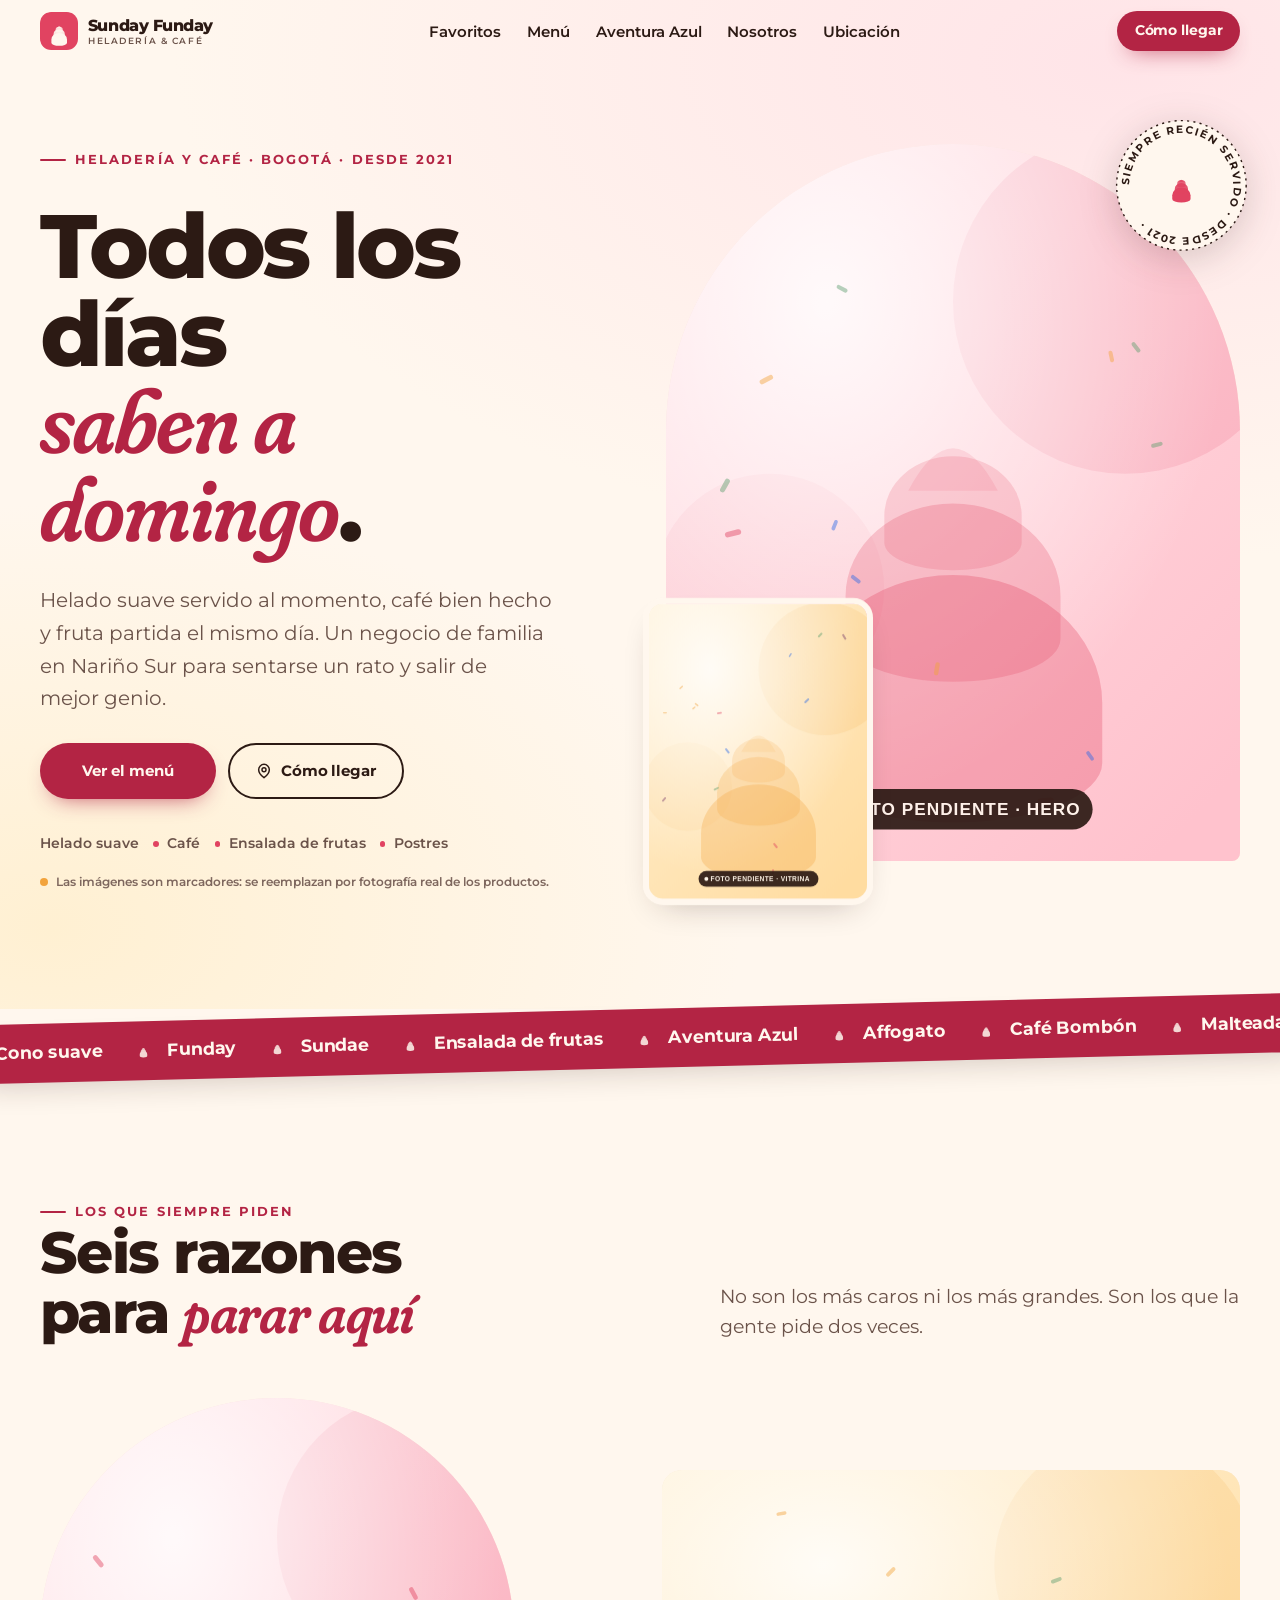
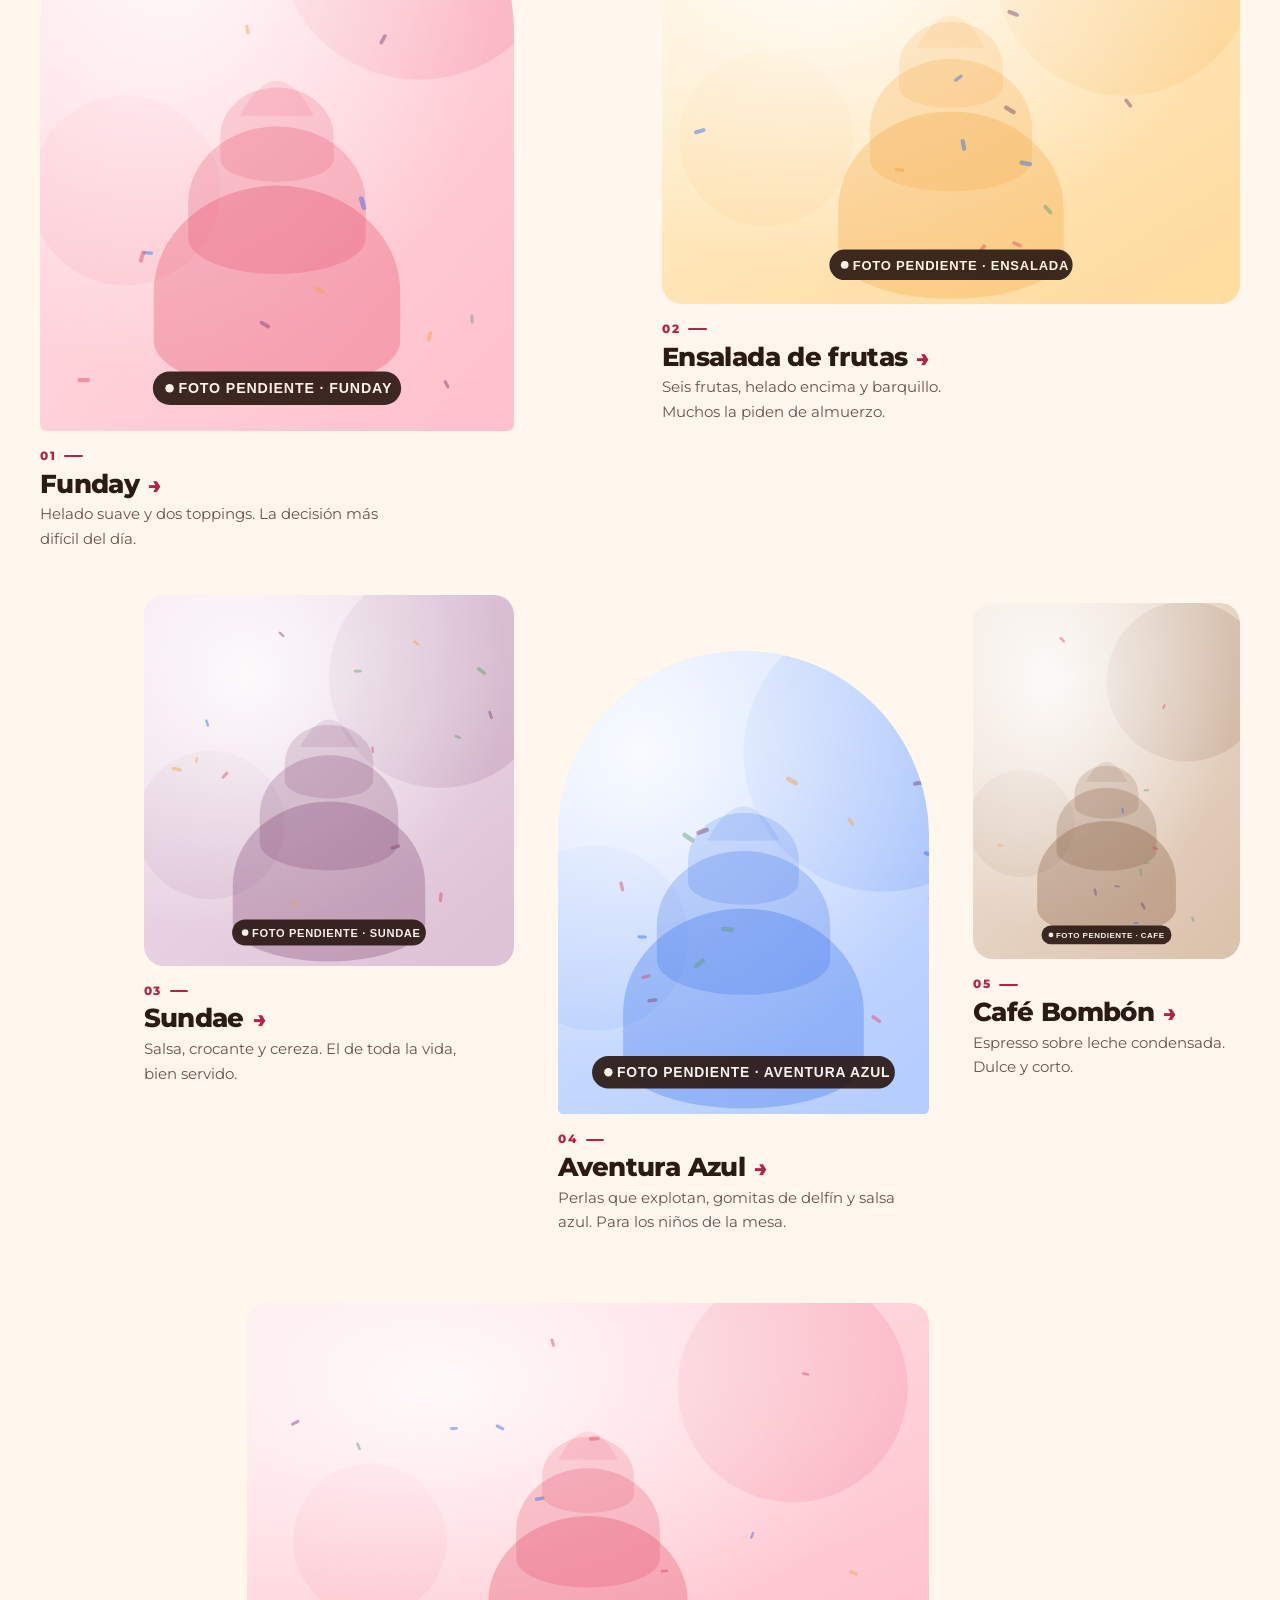
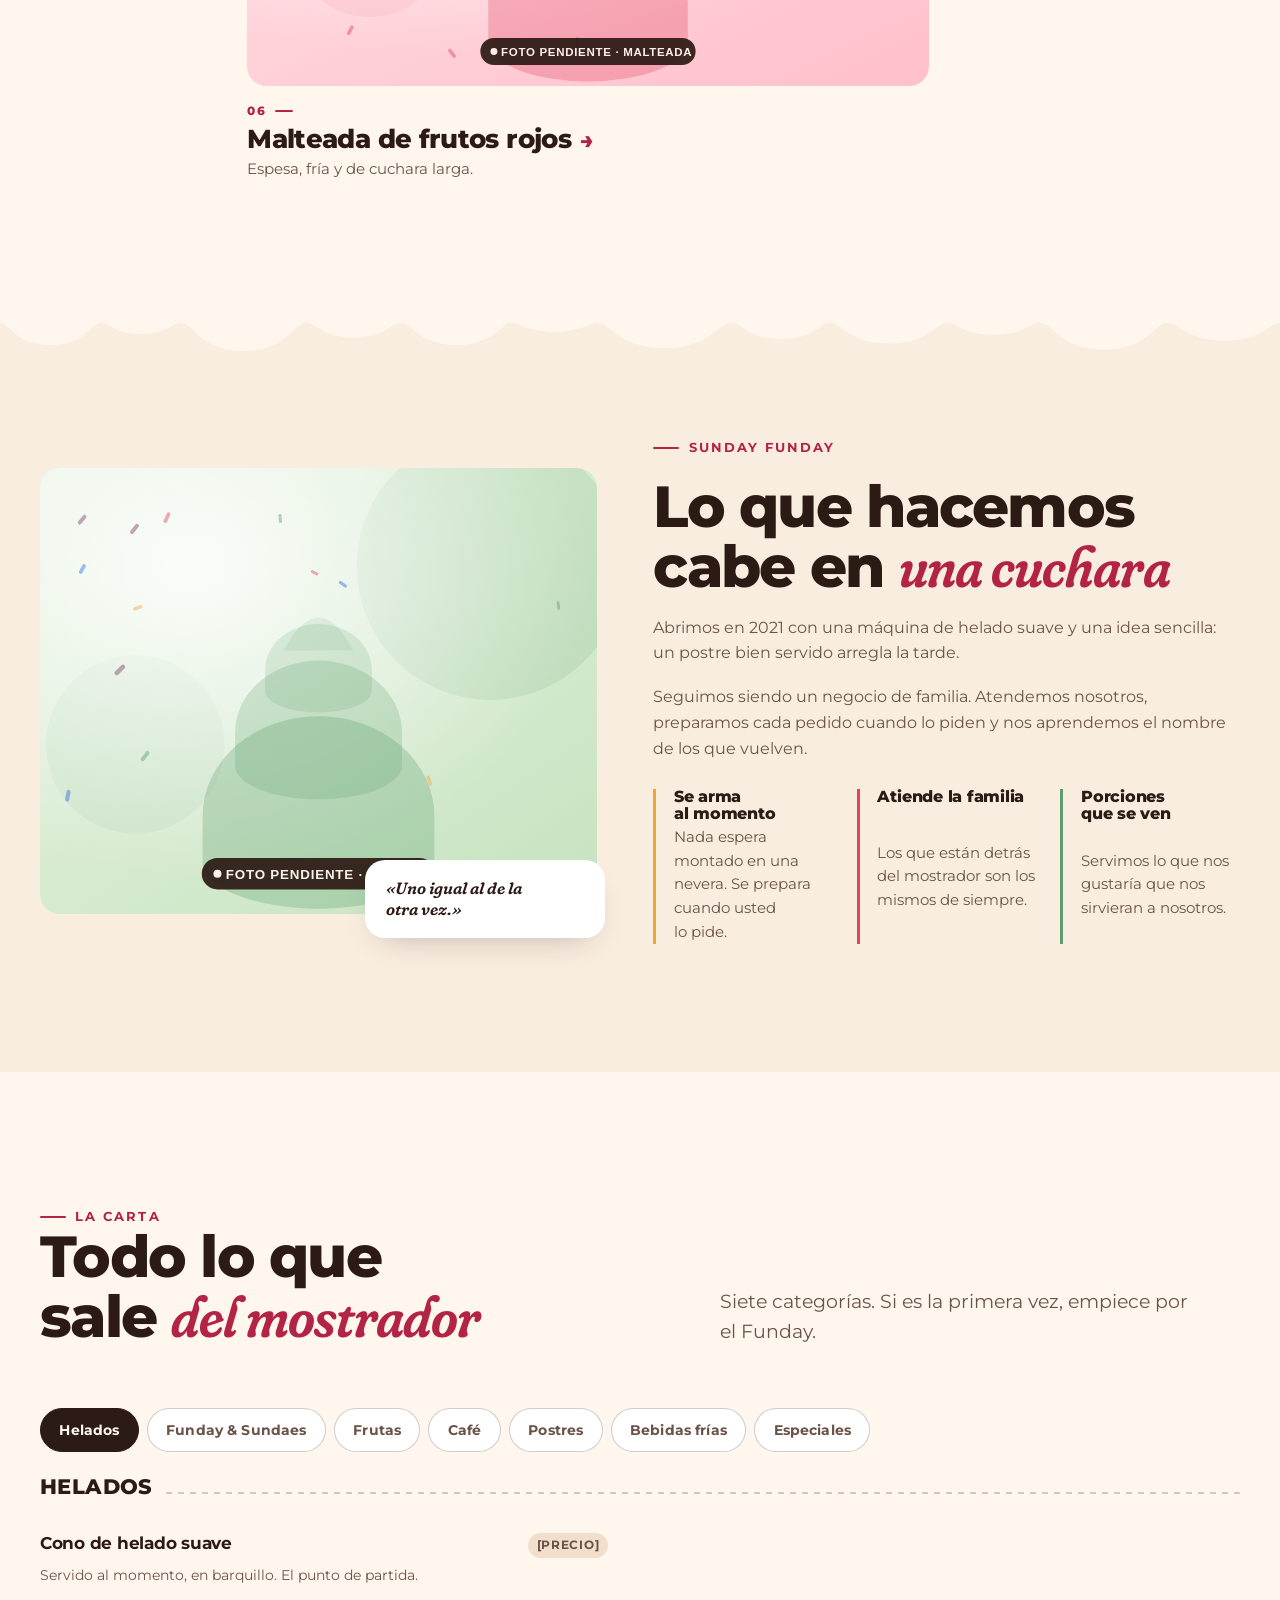
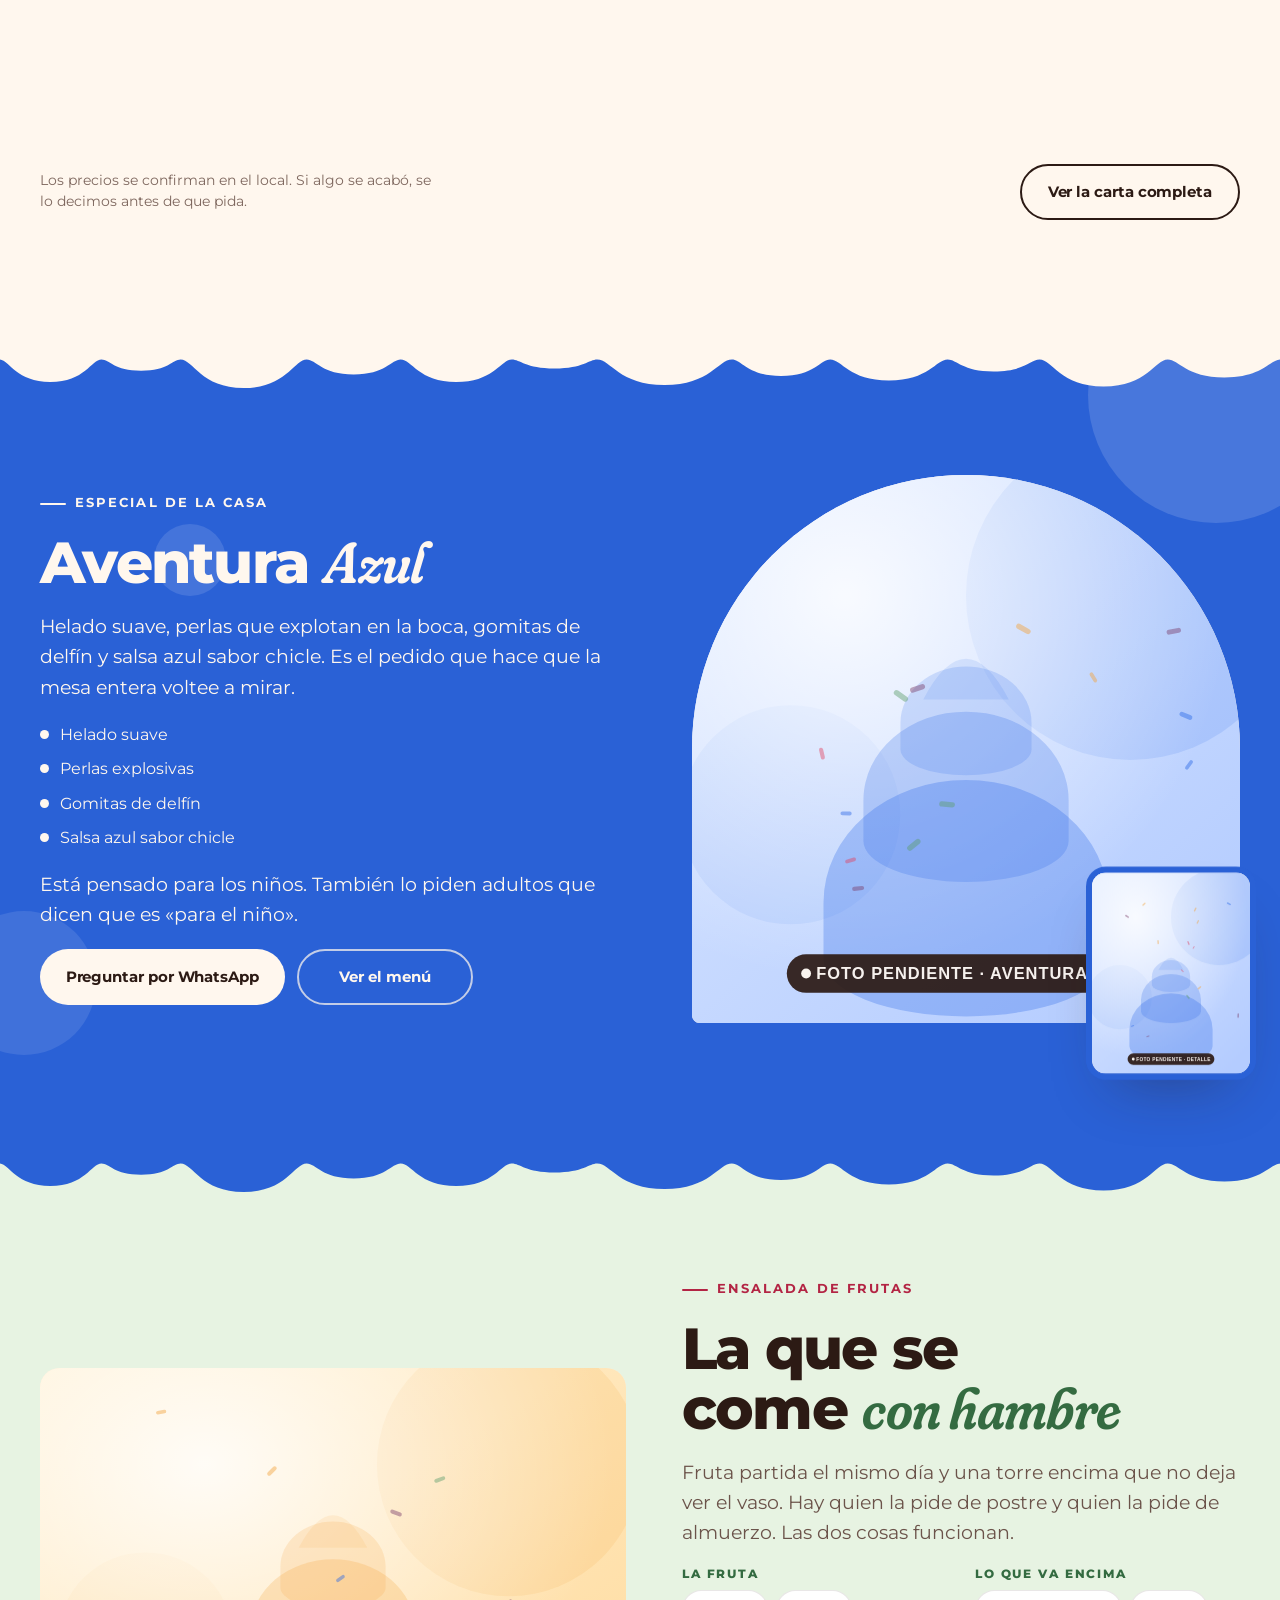
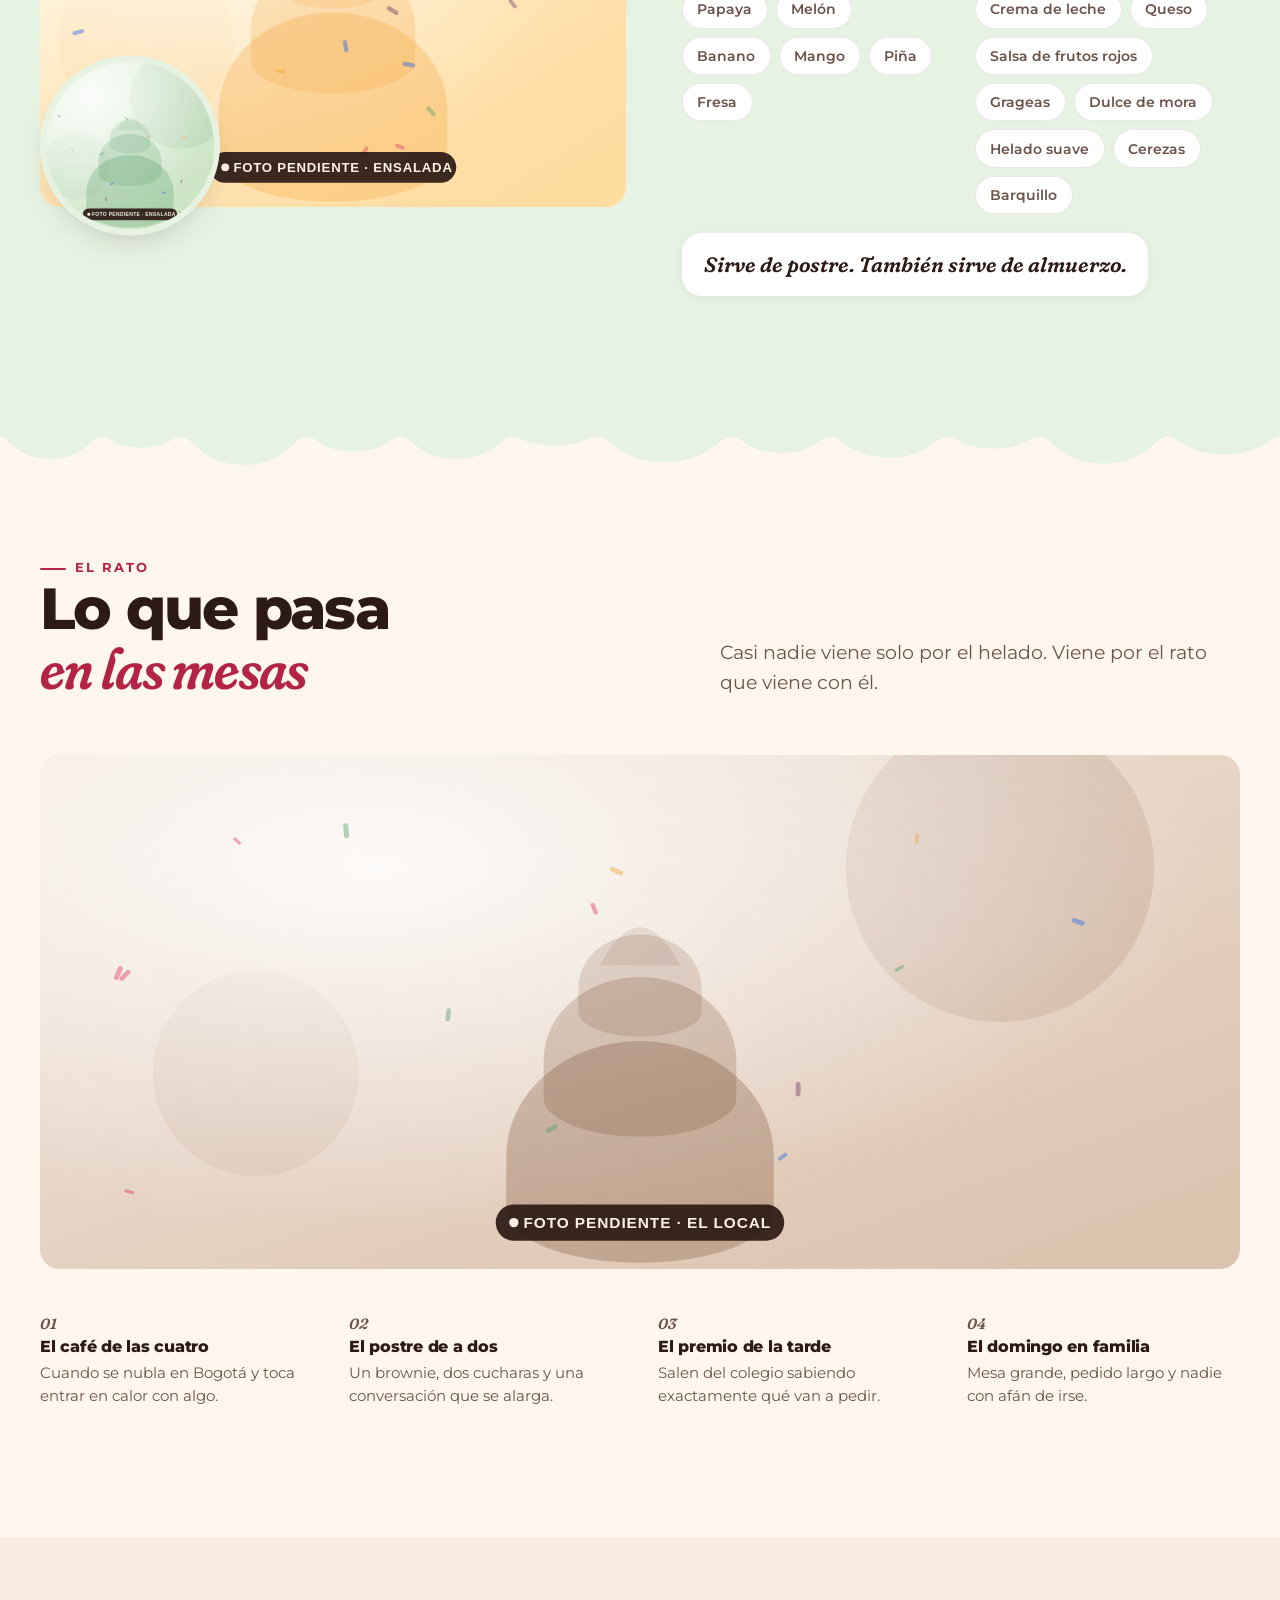
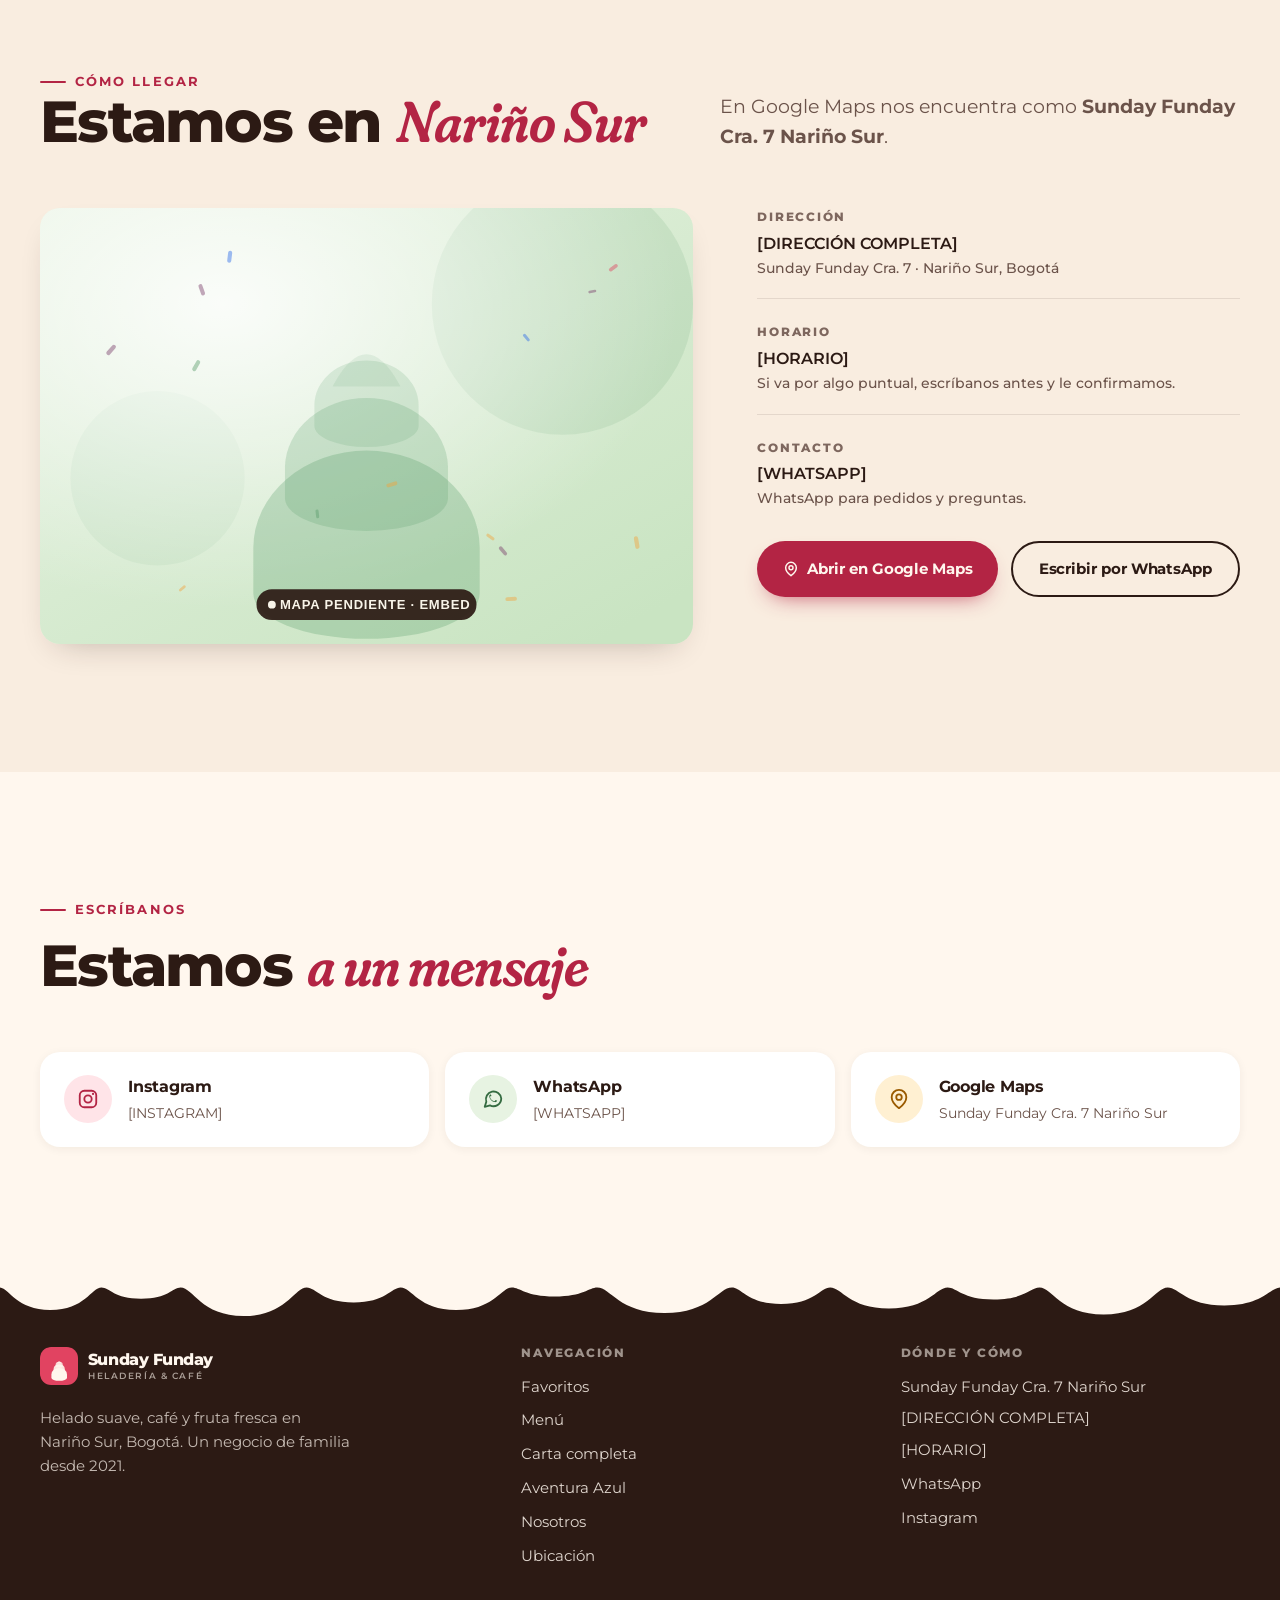
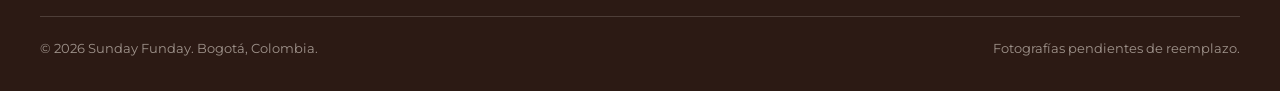
==== index.html @ ca398cb5 "Sitio web de Sunday Funday: portada y carta completa Sitio estático de dos páginas para la heladería" ====
<!DOCTYPE html>
<html lang="es-CO">
<head>
<meta charset="utf-8">
<meta name="viewport" content="width=device-width, initial-scale=1">

<title>Sunday Funday · Heladería y café en Nariño Sur, Bogotá</title>
<meta name="description" content="Helado suave, ensalada de frutas, postres y café en el barrio Nariño Sur, Bogotá. Negocio de familia desde 2021. Mira el menú y pásate a probarlo.">
<meta name="theme-color" content="#FFF7EE">
<meta name="author" content="Sunday Funday">

<!-- PENDIENTE: al publicar, añade la URL real del sitio.
     <link rel="canonical" href="https://TU-DOMINIO.com/">
     <meta property="og:url" content="https://TU-DOMINIO.com/"> -->
<meta property="og:type" content="website">
<meta property="og:site_name" content="Sunday Funday">
<meta property="og:locale" content="es_CO">
<meta property="og:title" content="Sunday Funday · Heladería y café en Nariño Sur, Bogotá">
<meta property="og:description" content="Helado suave, ensalada de frutas, postres y café. Negocio de familia en Bogotá desde 2021.">
<!-- PENDIENTE: reemplazar por una foto real de 1200×630 px en .jpg -->
<meta property="og:image" content="assets/img/og-cover.svg">
<meta property="og:image:alt" content="Sunday Funday, heladería y café en Bogotá">
<meta name="twitter:card" content="summary_large_image">

<link rel="icon" href="assets/favicon.svg" type="image/svg+xml">
<link rel="apple-touch-icon" href="assets/favicon.svg">

<link rel="preconnect" href="https://fonts.googleapis.com">
<link rel="preconnect" href="https://fonts.gstatic.com" crossorigin>
<link rel="stylesheet" href="https://fonts.googleapis.com/css2?family=Fraunces:ital,opsz,wght,SOFT,WONK@0,9..144,500..800,0..100,0..1;1,9..144,500..800,0..100,0..1&family=Montserrat:ital,wght@0,400..800;1,400..600&display=swap">

<link rel="preload" as="image" href="assets/img/hero.svg" fetchpriority="high">
<link rel="stylesheet" href="styles.css?v=20260914">

<script>document.documentElement.classList.add("js");</script>

<script type="application/ld+json">
{
  "@context": "https://schema.org",
  "@type": "IceCreamShop",
  "name": "Sunday Funday",
  "description": "Heladería y café de familia en Bogotá: helado suave, ensalada de frutas, postres y café.",
  "foundingDate": "2021",
  "servesCuisine": ["Helados", "Postres", "Café", "Frutas"],
  "address": {
    "@type": "PostalAddress",
    "addressLocality": "Bogotá",
    "addressRegion": "Bogotá D.C.",
    "addressCountry": "CO"
  },
  "hasMenu": "menu.html"
}
</script>
<!-- PENDIENTE — completar el schema con datos reales cuando estén confirmados:
     "streetAddress", "postalCode", "telephone", "url", "image",
     "sameAs" (Instagram), "hasMap" (enlace de Google Maps),
     "openingHoursSpecification" y "geo" (latitud / longitud).
     No añadir ninguno de estos campos con datos aproximados o inventados. -->
</head>

<body>
<a class="salto-contenido" href="#contenido">Saltar al contenido</a>

<!-- Formas reutilizables: el goteo (borde que chorrea) y el remolino de helado -->
<svg width="0" height="0" aria-hidden="true" focusable="false" style="position:absolute">
  <symbol id="forma-goteo" viewBox="0 0 1200 56" preserveAspectRatio="none">
    <path d="M0 0 H1200 V18.0 C 1189.4 18.0 1183.0 42.0 1147.0 42.0 C 1111.0 42.0 1104.6 18.0 1094.0 18.0 C 1082.0 18.0 1074.8 54.0 1034.0 54.0 C 993.2 54.0 986.0 18.0 974.0 18.0 C 965.4 18.0 960.2 34.0 931.0 34.0 C 901.8 34.0 896.6 18.0 888.0 18.0 C 877.0 18.0 870.4 46.0 833.0 46.0 C 795.6 46.0 789.0 18.0 778.0 18.0 C 768.8 18.0 763.3 40.0 732.0 40.0 C 700.7 40.0 695.2 18.0 686.0 18.0 C 673.4 18.0 665.8 52.0 623.0 52.0 C 580.2 52.0 572.6 18.0 560.0 18.0 C 552.0 18.0 547.2 30.0 520.0 30.0 C 492.8 30.0 488.0 18.0 480.0 18.0 C 469.6 18.0 463.4 48.0 428.0 48.0 C 392.6 48.0 386.4 18.0 376.0 18.0 C 367.2 18.0 361.9 38.0 332.0 38.0 C 302.1 38.0 296.8 18.0 288.0 18.0 C 276.2 18.0 269.1 56.0 229.0 56.0 C 188.9 56.0 181.8 18.0 170.0 18.0 C 162.6 18.0 158.2 33.0 133.0 33.0 C 107.8 33.0 103.4 18.0 96.0 18.0 C 86.4 18.0 80.6 48.0 48.0 48.0 C 15.4 48.0 9.6 18.0 0.0 18.0 Z"/>
  </symbol>
  <symbol id="forma-remolino" viewBox="0 0 64 64">
    <path d="M19 46 a13 11.18 0 0 1 26 0 l0 5.2 a13 5.2 0 0 1 -26 0 Z"/>
    <path d="M22.64 36.64 a9.36 8.05 0 0 1 18.72 0 l0 3.74 a9.36 3.74 0 0 1 -18.72 0 Z" opacity=".9"/>
    <path d="M26.02 29.62 a5.98 5.14 0 0 1 11.96 0 l0 2.39 a5.98 2.39 0 0 1 -11.96 0 Z" opacity=".8"/>
    <path d="M28.1 27.6 Q32 20.2 35.9 27.6 Z" opacity=".72"/>
  </symbol>
</svg>

<p id="aviso-pendiente" class="solo-lectores">Enlace pendiente: el negocio todavía no ha configurado este dato.</p>

<!-- ===================== CABECERA ===================== -->
<header class="cabecera cabecera--sobre-hero" data-cabecera>
  <div class="contenedor cabecera-fila">
    <a class="logo" href="#inicio" aria-label="Sunday Funday, inicio">
      <svg class="logo-marca" viewBox="0 0 64 64" aria-hidden="true" focusable="false">
        <rect width="64" height="64" rx="16" fill="#E14361"></rect>
        <g fill="#FFF7EE"><use href="#forma-remolino"></use></g>
      </svg>
      <span class="logo-texto">Sunday Funday<small>Heladería &amp; café</small></span>
    </a>

    <nav class="nav-principal" aria-label="Principal">
      <ul class="nav-lista">
        <li><a class="nav-enlace" href="#favoritos">Favoritos</a></li>
        <li><a class="nav-enlace" href="#menu">Menú</a></li>
        <li><a class="nav-enlace" href="#aventura-azul">Aventura Azul</a></li>
        <li><a class="nav-enlace" href="#nosotros">Nosotros</a></li>
        <li><a class="nav-enlace" href="#ubicacion">Ubicación</a></li>
      </ul>
    </nav>

    <div class="cabecera-acciones">
      <a class="boton boton--principal boton--pequeno" href="#ubicacion"
         data-enlace="maps-direcciones" aria-describedby="aviso-pendiente">Cómo llegar</a>
      <button class="boton-menu" type="button" data-boton-menu
              aria-expanded="false" aria-controls="panel-menu" aria-label="Abrir el menú de navegación">
        <span></span><span></span><span></span>
      </button>
    </div>
  </div>
</header>

<div class="panel-menu" id="panel-menu" data-panel-menu>
  <nav aria-label="Navegación móvil">
    <ul>
      <li><a class="panel-enlace" href="#favoritos">Favoritos</a></li>
      <li><a class="panel-enlace" href="#menu">Menú</a></li>
      <li><a class="panel-enlace" href="#aventura-azul">Aventura Azul</a></li>
      <li><a class="panel-enlace" href="#ensalada">Ensalada de frutas</a></li>
      <li><a class="panel-enlace" href="#nosotros">Nosotros</a></li>
      <li><a class="panel-enlace" href="#ubicacion">Ubicación</a></li>
      <li><a class="panel-enlace" href="menu.html">Carta completa</a></li>
    </ul>
  </nav>
  <div class="panel-pie">
    <a class="boton boton--principal" href="#ubicacion" data-enlace="maps-direcciones"
       aria-describedby="aviso-pendiente">Cómo llegar</a>
    <a class="boton boton--linea" href="#contacto" data-enlace="whatsapp"
       aria-describedby="aviso-pendiente">Escribir por WhatsApp</a>
  </div>
</div>

<main id="contenido">

<!-- ===================== HERO ===================== -->
<section class="hero" id="inicio">
  <div class="contenedor contenedor--ancho hero-rejilla">

    <div class="hero-texto">
      <p class="antetitulo">Heladería y café · Bogotá · desde 2021</p>
      <h1 class="titulo-1">Todos los días<br><em class="cursiva">saben a domingo</em>.</h1>
      <p class="hero-entrada">Helado suave servido al momento, café bien hecho y fruta partida el mismo día. Un negocio de familia en Nariño Sur para sentarse un rato y salir de mejor genio.</p>
      <div class="grupo-botones">
        <a class="boton boton--principal" href="#menu">Ver el menú</a>
        <a class="boton boton--linea" href="#ubicacion" data-enlace="maps-direcciones"
           aria-describedby="aviso-pendiente">
          <svg width="16" height="16" viewBox="0 0 24 24" fill="none" stroke="currentColor" stroke-width="2.2" stroke-linecap="round" stroke-linejoin="round" aria-hidden="true"><path d="M20 10c0 6-8 12-8 12s-8-6-8-12a8 8 0 0 1 16 0Z"></path><circle cx="12" cy="10" r="3"></circle></svg>
          Cómo llegar
        </a>
      </div>
      <ul class="hero-meta">
        <li>Helado suave</li>
        <li>Café</li>
        <li>Ensalada de frutas</li>
        <li>Postres</li>
      </ul>
    </div>

    <div class="hero-visual">
      <figure class="figura figura--domo hero-figura-principal">
        <img src="assets/img/hero.svg" width="1200" height="1500" fetchpriority="high" loading="eager" decoding="async"
             alt="Espacio reservado para la fotografía principal de Sunday Funday: un helado suave recién servido.">
      </figure>
      <figure class="figura figura--suave hero-figura-secundaria" data-parallax="14">
        <img src="assets/img/hero-detalle.svg" width="900" height="1200" loading="eager" decoding="async"
             alt="Espacio reservado para una fotografía de la vitrina de Sunday Funday.">
      </figure>

      <svg class="sello hero-sello" viewBox="0 0 200 200" aria-hidden="true" focusable="false">
        <g class="sello-anillo">
          <defs><path id="sello-curva" d="M100,100 m-74,0 a74,74 0 1,1 148,0 a74,74 0 1,1 -148,0"></path></defs>
          <circle cx="100" cy="100" r="92" fill="#FFF7EE"></circle>
          <circle cx="100" cy="100" r="92" fill="none" stroke="#2C1A14" stroke-width="2" stroke-dasharray="3 6"></circle>
          <text><textPath href="#sello-curva" startOffset="0">SIEMPRE RECIÉN SERVIDO · DESDE 2021 · </textPath></text>
        </g>
        <g fill="#E14361" transform="translate(68 68) scale(1)">
          <use href="#forma-remolino" width="64" height="64"></use>
        </g>
      </svg>
    </div>

  </div>
  <p class="contenedor contenedor--ancho nota-foto">Las imágenes son marcadores: se reemplazan por fotografía real de los productos.</p>
</section>

<!-- ===================== CINTA DE SABORES ===================== -->
<div class="cinta" data-fin-hero aria-hidden="true">
  <div class="cinta-pista">
    <div class="cinta-grupo">
      <span class="cinta-item"><svg viewBox="0 0 64 64" fill="currentColor"><use href="#forma-remolino"></use></svg>Cono suave</span>
      <span class="cinta-item"><svg viewBox="0 0 64 64" fill="currentColor"><use href="#forma-remolino"></use></svg>Funday</span>
      <span class="cinta-item"><svg viewBox="0 0 64 64" fill="currentColor"><use href="#forma-remolino"></use></svg>Sundae</span>
      <span class="cinta-item"><svg viewBox="0 0 64 64" fill="currentColor"><use href="#forma-remolino"></use></svg>Ensalada de frutas</span>
      <span class="cinta-item"><svg viewBox="0 0 64 64" fill="currentColor"><use href="#forma-remolino"></use></svg>Aventura Azul</span>
      <span class="cinta-item"><svg viewBox="0 0 64 64" fill="currentColor"><use href="#forma-remolino"></use></svg>Affogato</span>
      <span class="cinta-item"><svg viewBox="0 0 64 64" fill="currentColor"><use href="#forma-remolino"></use></svg>Café Bombón</span>
      <span class="cinta-item"><svg viewBox="0 0 64 64" fill="currentColor"><use href="#forma-remolino"></use></svg>Malteadas</span>
    </div>
    <div class="cinta-grupo">
      <span class="cinta-item"><svg viewBox="0 0 64 64" fill="currentColor"><use href="#forma-remolino"></use></svg>Cono suave</span>
      <span class="cinta-item"><svg viewBox="0 0 64 64" fill="currentColor"><use href="#forma-remolino"></use></svg>Funday</span>
      <span class="cinta-item"><svg viewBox="0 0 64 64" fill="currentColor"><use href="#forma-remolino"></use></svg>Sundae</span>
      <span class="cinta-item"><svg viewBox="0 0 64 64" fill="currentColor"><use href="#forma-remolino"></use></svg>Ensalada de frutas</span>
      <span class="cinta-item"><svg viewBox="0 0 64 64" fill="currentColor"><use href="#forma-remolino"></use></svg>Aventura Azul</span>
      <span class="cinta-item"><svg viewBox="0 0 64 64" fill="currentColor"><use href="#forma-remolino"></use></svg>Affogato</span>
      <span class="cinta-item"><svg viewBox="0 0 64 64" fill="currentColor"><use href="#forma-remolino"></use></svg>Café Bombón</span>
      <span class="cinta-item"><svg viewBox="0 0 64 64" fill="currentColor"><use href="#forma-remolino"></use></svg>Malteadas</span>
    </div>
  </div>
</div>

<!-- ===================== FAVORITOS ===================== -->
<section class="seccion seccion--crema" id="favoritos" aria-labelledby="t-favoritos">
  <div class="contenedor contenedor--ancho">

    <div class="cabecera-seccion cabecera-seccion--partida" data-reveal>
      <div>
        <p class="antetitulo">Los que siempre piden</p>
        <h2 class="titulo-2" id="t-favoritos">Seis razones para <em class="cursiva">parar aquí</em></h2>
      </div>
      <p class="entrada">No son los más caros ni los más grandes. Son los que la gente pide dos veces.</p>
    </div>

    <div class="mosaico">

      <a class="favorito favorito--1" href="menu.html#funday" data-reveal>
        <figure class="figura figura--domo">
          <img src="assets/img/funday.svg" width="900" height="1200" loading="lazy" decoding="async"
               alt="Espacio reservado para la fotografía del Funday con dos toppings.">
        </figure>
        <div class="favorito-pie">
          <span class="favorito-numero" aria-hidden="true">01</span>
          <h3 class="favorito-nombre">Funday <span class="flecha" aria-hidden="true">→</span></h3>
          <p class="favorito-texto">Helado suave y dos toppings. La decisión más difícil del día.</p>
        </div>
      </a>

      <a class="favorito favorito--2" href="#ensalada" data-reveal>
        <figure class="figura figura--suave">
          <img src="assets/img/ensalada-frutas.svg" width="1400" height="1050" loading="lazy" decoding="async"
               alt="Espacio reservado para la fotografía de la ensalada de frutas de Sunday Funday.">
        </figure>
        <div class="favorito-pie">
          <span class="favorito-numero" aria-hidden="true">02</span>
          <h3 class="favorito-nombre">Ensalada de frutas <span class="flecha" aria-hidden="true">→</span></h3>
          <p class="favorito-texto">Seis frutas, helado encima y barquillo. Muchos la piden de almuerzo.</p>
        </div>
      </a>

      <a class="favorito favorito--3" href="menu.html#funday" data-reveal>
        <figure class="figura figura--suave">
          <img src="assets/img/sundae.svg" width="900" height="900" loading="lazy" decoding="async"
               alt="Espacio reservado para la fotografía del sundae.">
        </figure>
        <div class="favorito-pie">
          <span class="favorito-numero" aria-hidden="true">03</span>
          <h3 class="favorito-nombre">Sundae <span class="flecha" aria-hidden="true">→</span></h3>
          <p class="favorito-texto">Salsa, crocante y cereza. El de toda la vida, bien servido.</p>
        </div>
      </a>

      <a class="favorito favorito--4" href="#aventura-azul" data-reveal>
        <figure class="figura figura--domo">
          <img src="assets/img/aventura-azul.svg" width="1200" height="1200" loading="lazy" decoding="async"
               alt="Espacio reservado para la fotografía de Aventura Azul, el helado azul con perlas explosivas.">
        </figure>
        <div class="favorito-pie">
          <span class="favorito-numero" aria-hidden="true">04</span>
          <h3 class="favorito-nombre">Aventura Azul <span class="flecha" aria-hidden="true">→</span></h3>
          <p class="favorito-texto">Perlas que explotan, gomitas de delfín y salsa azul. Para los niños de la mesa.</p>
        </div>
      </a>

      <a class="favorito favorito--5" href="menu.html#cafe" data-reveal>
        <figure class="figura figura--suave">
          <img src="assets/img/cafe.svg" width="900" height="1200" loading="lazy" decoding="async"
               alt="Espacio reservado para la fotografía del café de Sunday Funday.">
        </figure>
        <div class="favorito-pie">
          <span class="favorito-numero" aria-hidden="true">05</span>
          <h3 class="favorito-nombre">Café Bombón <span class="flecha" aria-hidden="true">→</span></h3>
          <p class="favorito-texto">Espresso sobre leche condensada. Dulce y corto.</p>
        </div>
      </a>

      <a class="favorito favorito--6" href="menu.html#frias" data-reveal>
        <figure class="figura figura--suave">
          <img src="assets/img/malteada.svg" width="1600" height="900" loading="lazy" decoding="async"
               alt="Espacio reservado para la fotografía de la malteada de frutos rojos.">
        </figure>
        <div class="favorito-pie">
          <span class="favorito-numero" aria-hidden="true">06</span>
          <h3 class="favorito-nombre">Malteada de frutos rojos <span class="flecha" aria-hidden="true">→</span></h3>
          <p class="favorito-texto">Espesa, fría y de cuchara larga.</p>
        </div>
      </a>

    </div>
  </div>
  <span class="goteo goteo--crema" aria-hidden="true"><svg><use href="#forma-goteo"></use></svg></span>
</section>

<!-- ===================== NOSOTROS ===================== -->
<section class="seccion seccion--crema2" id="nosotros" aria-labelledby="t-nosotros">
  <div class="contenedor marca-rejilla">

    <div class="marca-visual" data-reveal>
      <figure class="figura figura--suave">
        <img src="assets/img/familia.svg" width="900" height="700" loading="lazy" decoding="async"
             alt="Espacio reservado para una fotografía del equipo de Sunday Funday atendiendo.">
      </figure>
      <p class="marca-cita">«Uno igual al de la otra vez.»</p>
    </div>

    <div class="marca-texto" data-reveal style="--retraso:.1s">
      <p class="antetitulo">Sunday Funday</p>
      <h2 class="titulo-2" id="t-nosotros">Lo que hacemos cabe en <em class="cursiva">una cuchara</em></h2>
      <p class="bajada">Abrimos en 2021 con una máquina de helado suave y una idea sencilla: un postre bien servido arregla la tarde.</p>
      <p class="bajada">Seguimos siendo un negocio de familia. Atendemos nosotros, preparamos cada pedido cuando lo piden y nos aprendemos el nombre de los que vuelven.</p>

      <div class="pilares">
        <div class="pilar">
          <h3>Se arma al momento</h3>
          <p>Nada espera montado en una nevera. Se prepara cuando usted lo pide.</p>
        </div>
        <div class="pilar">
          <h3>Atiende la familia</h3>
          <p>Los que están detrás del mostrador son los mismos de siempre.</p>
        </div>
        <div class="pilar">
          <h3>Porciones que se ven</h3>
          <p>Servimos lo que nos gustaría que nos sirvieran a nosotros.</p>
        </div>
      </div>
    </div>

  </div>
</section>

<!-- ===================== MENÚ ===================== -->
<section class="seccion seccion--crema" id="menu" aria-labelledby="t-menu" data-menu>
  <div class="contenedor">

    <div class="cabecera-seccion cabecera-seccion--partida" data-reveal>
      <div>
        <p class="antetitulo">La carta</p>
        <h2 class="titulo-2" id="t-menu">Todo lo que sale <em class="cursiva">del mostrador</em></h2>
      </div>
      <p class="entrada">Siete categorías. Si es la primera vez, empiece por el Funday.</p>
    </div>

    <!-- Sin JavaScript las categorías se muestran apiladas; con JavaScript se
         convierten en pestañas. El contenido siempre está en el HTML. -->
    <div class="menu-tabs" data-menu-tabs hidden></div>

    <div class="menu-columnas">

      <div class="menu-grupo" id="helados" data-nombre="Helados">
        <h3 class="menu-grupo-titulo">Helados</h3>
        <ul class="menu-lista">
          <li class="menu-item">
            <span class="menu-item-nombre">Cono de helado suave</span>
            <span class="menu-precio" data-pendiente>[PRECIO]</span>
            <span class="menu-item-texto">Servido al momento, en barquillo. El punto de partida.</span>
          </li>
        </ul>
      </div>

      <div class="menu-grupo" id="funday" data-nombre="Funday &amp; Sundaes">
        <h3 class="menu-grupo-titulo">Funday &amp; Sundaes</h3>
        <ul class="menu-lista">
          <li class="menu-item">
            <span class="menu-item-nombre">Funday con 2 toppings</span>
            <span class="menu-precio" data-pendiente>[PRECIO]</span>
            <span class="menu-item-texto">Helado suave y dos toppings a elección.</span>
          </li>
          <li class="menu-item">
            <span class="menu-item-nombre">Sundae</span>
            <span class="menu-precio" data-pendiente>[PRECIO]</span>
            <span class="menu-item-texto">Helado suave con salsa, crocante y cereza.</span>
          </li>
          <li class="menu-item">
            <span class="menu-item-nombre">Parfait</span>
            <span class="menu-precio" data-pendiente>[PRECIO]</span>
            <span class="menu-item-texto">Capas de helado suave, salsa y crocante en vaso alto.</span>
          </li>
        </ul>
      </div>

      <div class="menu-grupo" id="frutas" data-nombre="Frutas">
        <h3 class="menu-grupo-titulo">Frutas</h3>
        <ul class="menu-lista">
          <li class="menu-item">
            <span class="menu-item-nombre">Ensalada de frutas</span>
            <span class="menu-precio" data-pendiente>[PRECIO]</span>
            <span class="menu-item-texto">Papaya, melón, banano, mango, piña y fresa, con crema de leche, queso, salsa de frutos rojos, grageas, dulce de mora, helado suave, cerezas y barquillo.</span>
          </li>
        </ul>
      </div>

      <div class="menu-grupo" id="cafe" data-nombre="Café">
        <h3 class="menu-grupo-titulo">Café</h3>
        <ul class="menu-lista">
          <li class="menu-item">
            <span class="menu-item-nombre">Cappuccino</span>
            <span class="menu-precio" data-pendiente>[PRECIO]</span>
            <span class="menu-item-texto">Espresso y leche cremada.</span>
          </li>
          <li class="menu-item">
            <span class="menu-item-nombre">Mocaccino</span>
            <span class="menu-precio" data-pendiente>[PRECIO]</span>
            <span class="menu-item-texto">Espresso, chocolate y leche.</span>
          </li>
          <li class="menu-item">
            <span class="menu-item-nombre">Americano</span>
            <span class="menu-precio" data-pendiente>[PRECIO]</span>
            <span class="menu-item-texto">Espresso largo, sin apuros.</span>
          </li>
          <li class="menu-item">
            <span class="menu-item-nombre">Café Bombón</span>
            <span class="menu-precio" data-pendiente>[PRECIO]</span>
            <span class="menu-item-texto">Espresso sobre leche condensada.</span>
          </li>
          <li class="menu-item">
            <span class="menu-item-nombre">Café Vienés</span>
            <span class="menu-precio" data-pendiente>[PRECIO]</span>
            <span class="menu-item-texto">Espresso coronado con crema.</span>
          </li>
          <li class="menu-item">
            <span class="menu-item-nombre">Cappuccino con Baileys <span class="etiqueta etiqueta--linea">+18</span></span>
            <span class="menu-precio" data-pendiente>[PRECIO]</span>
            <span class="menu-item-texto">Nuestro cappuccino con un toque de Baileys.</span>
          </li>
          <li class="menu-item">
            <span class="menu-item-nombre">Té</span>
            <span class="menu-precio" data-pendiente>[PRECIO]</span>
            <span class="menu-item-texto">Infusión caliente. Pregunte por los sabores del día.</span>
          </li>
          <li class="menu-item">
            <span class="menu-item-nombre">Té chai</span>
            <span class="menu-precio" data-pendiente>[PRECIO]</span>
            <span class="menu-item-texto">Especias y leche, para la tarde fría.</span>
          </li>
          <li class="menu-item">
            <span class="menu-item-nombre">Aromática de frutas</span>
            <span class="menu-precio" data-pendiente>[PRECIO]</span>
            <span class="menu-item-texto">Frutas en infusión. La de siempre en Bogotá.</span>
          </li>
        </ul>
      </div>

      <div class="menu-grupo" id="postres" data-nombre="Postres">
        <h3 class="menu-grupo-titulo">Postres</h3>
        <ul class="menu-lista">
          <li class="menu-item">
            <span class="menu-item-nombre">Brownie con helado</span>
            <span class="menu-precio" data-pendiente>[PRECIO]</span>
            <span class="menu-item-texto">Brownie y helado suave encima.</span>
          </li>
          <li class="menu-item">
            <span class="menu-item-nombre">Fresas con chocolate</span>
            <span class="menu-precio" data-pendiente>[PRECIO]</span>
            <span class="menu-item-texto">Fresas frescas bañadas en chocolate.</span>
          </li>
          <li class="menu-item">
            <span class="menu-item-nombre">Affogato</span>
            <span class="menu-precio" data-pendiente>[PRECIO]</span>
            <span class="menu-item-texto">Helado suave con un espresso caliente por encima.</span>
          </li>
          <li class="menu-item">
            <span class="menu-item-nombre">Oblea</span>
            <span class="menu-precio" data-pendiente>[PRECIO]</span>
            <span class="menu-item-texto">Obleas armadas al gusto.</span>
          </li>
          <li class="menu-item">
            <span class="menu-item-nombre">Torta de almojábana</span>
            <span class="menu-precio" data-pendiente>[PRECIO]</span>
            <span class="menu-item-texto">Para acompañar el café de la tarde.</span>
          </li>
        </ul>
      </div>

      <div class="menu-grupo" id="frias" data-nombre="Bebidas frías">
        <h3 class="menu-grupo-titulo">Bebidas frías</h3>
        <ul class="menu-lista">
          <li class="menu-item">
            <span class="menu-item-nombre">Frappé de café</span>
            <span class="menu-precio" data-pendiente>[PRECIO]</span>
            <span class="menu-item-texto">Café frío, licuado y cremoso.</span>
          </li>
          <li class="menu-item">
            <span class="menu-item-nombre">Malteada de frutos rojos</span>
            <span class="menu-precio" data-pendiente>[PRECIO]</span>
            <span class="menu-item-texto">Leche, helado y frutos rojos. Espesa.</span>
          </li>
          <li class="menu-item">
            <span class="menu-item-nombre">Sodas saborizadas</span>
            <span class="menu-precio" data-pendiente>[PRECIO]</span>
            <span class="menu-item-texto">Soda fría con sabor. Pregunte por los del día.</span>
          </li>
        </ul>
      </div>

      <div class="menu-grupo" id="especiales" data-nombre="Especiales">
        <h3 class="menu-grupo-titulo">Especiales</h3>
        <ul class="menu-lista">
          <li class="menu-item">
            <span class="menu-item-nombre">Aventura Azul <span class="etiqueta">Para niños</span></span>
            <span class="menu-precio" data-pendiente>[PRECIO]</span>
            <span class="menu-item-texto">Helado suave, perlas explosivas, gomitas de delfín y salsa azul sabor chicle.</span>
          </li>
          <li class="menu-item">
            <span class="menu-item-nombre">De temporada</span>
            <span class="menu-precio" data-pendiente>[PRECIO]</span>
            <span class="menu-item-texto">Cambian según la fruta y la fecha. Pregunte qué hay hoy.</span>
          </li>
        </ul>
      </div>

    </div>

    <div class="menu-pie" data-reveal>
      <p class="menu-aviso">Los precios se confirman en el local. Si algo se acabó, se lo decimos antes de que pida.</p>
      <a class="boton boton--linea" href="menu.html">Ver la carta completa</a>
    </div>

  </div>
  <span class="goteo goteo--crema" aria-hidden="true"><svg><use href="#forma-goteo"></use></svg></span>
</section>

<!-- ===================== AVENTURA AZUL ===================== -->
<section class="seccion seccion--azul" id="aventura-azul" aria-labelledby="t-azul">
  <div class="burbujas" aria-hidden="true">
    <span class="burbuja"></span><span class="burbuja"></span>
    <span class="burbuja"></span><span class="burbuja"></span>
  </div>

  <div class="contenedor azul-rejilla">
    <div class="azul-texto" data-reveal>
      <p class="antetitulo antetitulo--azul">Especial de la casa</p>
      <h2 class="titulo-2" id="t-azul">Aventura <em class="cursiva cursiva--crema">Azul</em></h2>
      <p class="entrada">Helado suave, perlas que explotan en la boca, gomitas de delfín y salsa azul sabor chicle. Es el pedido que hace que la mesa entera voltee a mirar.</p>

      <ul class="azul-lista">
        <li>Helado suave</li>
        <li>Perlas explosivas</li>
        <li>Gomitas de delfín</li>
        <li>Salsa azul sabor chicle</li>
      </ul>

      <p class="entrada">Está pensado para los niños. También lo piden adultos que dicen que es «para el niño».</p>

      <div class="grupo-botones">
        <a class="boton boton--crema" href="#contacto" data-enlace="whatsapp"
           aria-describedby="aviso-pendiente">Preguntar por WhatsApp</a>
        <a class="boton boton--lineaclara" href="#menu">Ver el menú</a>
      </div>
    </div>

    <div class="azul-visual" data-reveal style="--retraso:.1s">
      <figure class="figura figura--domo">
        <img src="assets/img/aventura-azul.svg" width="1200" height="1200" loading="lazy" decoding="async"
             alt="Espacio reservado para la fotografía de Aventura Azul, con salsa azul y perlas explosivas.">
      </figure>
      <figure class="figura figura--suave azul-detalle" data-parallax="12">
        <img src="assets/img/aventura-detalle.svg" width="800" height="1000" loading="lazy" decoding="async"
             alt="Espacio reservado para un detalle de las perlas explosivas y las gomitas de delfín.">
      </figure>
    </div>
  </div>
  <span class="goteo goteo--azul" aria-hidden="true"><svg><use href="#forma-goteo"></use></svg></span>
</section>

<!-- ===================== ENSALADA DE FRUTAS ===================== -->
<section class="seccion seccion--pistacho" id="ensalada" aria-labelledby="t-ensalada">
  <div class="contenedor ensalada-rejilla">

    <div class="ensalada-visual" data-reveal>
      <figure class="figura figura--suave">
        <img src="assets/img/ensalada-frutas.svg" width="1400" height="1050" loading="lazy" decoding="async"
             alt="Espacio reservado para la fotografía completa de la ensalada de frutas.">
      </figure>
      <figure class="figura figura--redonda ensalada-detalle" data-parallax="-12">
        <img src="assets/img/ensalada-detalle.svg" width="900" height="900" loading="lazy" decoding="async"
             alt="Espacio reservado para un detalle de la fruta partida.">
      </figure>
    </div>

    <div class="ensalada-texto" data-reveal style="--retraso:.1s">
      <p class="antetitulo">Ensalada de frutas</p>
      <h2 class="titulo-2" id="t-ensalada">La que se come <em class="cursiva cursiva--pistacho">con hambre</em></h2>
      <p class="entrada">Fruta partida el mismo día y una torre encima que no deja ver el vaso. Hay quien la pide de postre y quien la pide de almuerzo. Las dos cosas funcionan.</p>

      <div class="ensalada-bloques">
        <div class="ensalada-bloque">
          <h3>La fruta</h3>
          <ul class="fichas">
            <li class="ficha">Papaya</li>
            <li class="ficha">Melón</li>
            <li class="ficha">Banano</li>
            <li class="ficha">Mango</li>
            <li class="ficha">Piña</li>
            <li class="ficha">Fresa</li>
          </ul>
        </div>
        <div class="ensalada-bloque">
          <h3>Lo que va encima</h3>
          <ul class="fichas">
            <li class="ficha">Crema de leche</li>
            <li class="ficha">Queso</li>
            <li class="ficha">Salsa de frutos rojos</li>
            <li class="ficha">Grageas</li>
            <li class="ficha">Dulce de mora</li>
            <li class="ficha">Helado suave</li>
            <li class="ficha">Cerezas</li>
            <li class="ficha">Barquillo</li>
          </ul>
        </div>
      </div>

      <p class="ensalada-remate">Sirve de postre. También sirve de almuerzo.</p>
    </div>

  </div>
  <span class="goteo goteo--pistacho" aria-hidden="true"><svg><use href="#forma-goteo"></use></svg></span>
</section>

<!-- ===================== EXPERIENCIA ===================== -->
<section class="seccion seccion--crema" id="experiencia" aria-labelledby="t-experiencia">
  <div class="contenedor contenedor--ancho">

    <div class="cabecera-seccion cabecera-seccion--partida" data-reveal>
      <div>
        <p class="antetitulo">El rato</p>
        <h2 class="titulo-2" id="t-experiencia">Lo que pasa <em class="cursiva">en las mesas</em></h2>
      </div>
      <p class="entrada">Casi nadie viene solo por el helado. Viene por el rato que viene con él.</p>
    </div>

    <div class="experiencia-visual" data-reveal>
      <figure class="figura figura--suave">
        <img src="assets/img/local-mesas.svg" width="1680" height="720" loading="lazy" decoding="async"
             alt="Espacio reservado para una fotografía del salón de Sunday Funday con las mesas ocupadas.">
      </figure>
    </div>

    <div class="momentos">
      <article class="momento" data-reveal>
        <p class="momento-indice" aria-hidden="true">01</p>
        <h3>El café de las cuatro</h3>
        <p>Cuando se nubla en Bogotá y toca entrar en calor con algo.</p>
      </article>
      <article class="momento" data-reveal style="--retraso:.08s">
        <p class="momento-indice" aria-hidden="true">02</p>
        <h3>El postre de a dos</h3>
        <p>Un brownie, dos cucharas y una conversación que se alarga.</p>
      </article>
      <article class="momento" data-reveal style="--retraso:.16s">
        <p class="momento-indice" aria-hidden="true">03</p>
        <h3>El premio de la tarde</h3>
        <p>Salen del colegio sabiendo exactamente qué van a pedir.</p>
      </article>
      <article class="momento" data-reveal style="--retraso:.24s">
        <p class="momento-indice" aria-hidden="true">04</p>
        <h3>El domingo en familia</h3>
        <p>Mesa grande, pedido largo y nadie con afán de irse.</p>
      </article>
    </div>

  </div>
</section>

<!-- ===================== UBICACIÓN ===================== -->
<section class="seccion seccion--crema2" id="ubicacion" aria-labelledby="t-ubicacion">
  <div class="contenedor">

    <div class="cabecera-seccion cabecera-seccion--partida" data-reveal>
      <div>
        <p class="antetitulo">Cómo llegar</p>
        <h2 class="titulo-2" id="t-ubicacion">Estamos en <em class="cursiva">Nariño Sur</em></h2>
      </div>
      <p class="entrada">En Google Maps nos encuentra como <strong>Sunday Funday Cra. 7 Nariño Sur</strong>.</p>
    </div>

    <div class="ubicacion-rejilla">

      <div class="mapa-marco" data-mapa data-reveal>
        <img src="assets/img/mapa.svg" width="1200" height="800" loading="lazy" decoding="async"
             alt="Espacio reservado para el mapa de Google con la ubicación de Sunday Funday.">
      </div>

      <div class="ubicacion-datos" data-reveal style="--retraso:.1s">
      <dl class="datos-lugar">
        <div class="dato">
          <dt>Dirección</dt>
          <dd>
            <span data-dato="direccion" data-pendiente>[DIRECCIÓN COMPLETA]</span>
            <small>Sunday Funday Cra. 7 · Nariño Sur, Bogotá</small>
          </dd>
        </div>
        <div class="dato">
          <dt>Horario</dt>
          <dd>
            <span data-dato="horario" data-pendiente>[HORARIO]</span>
            <small>Si va por algo puntual, escríbanos antes y le confirmamos.</small>
          </dd>
        </div>
        <div class="dato">
          <dt>Contacto</dt>
          <dd>
            <span data-dato="whatsapp" data-pendiente>[WHATSAPP]</span>
            <small>WhatsApp para pedidos y preguntas.</small>
          </dd>
        </div>
      </dl>

        <div class="grupo-botones">
          <a class="boton boton--principal" href="#contacto" data-enlace="maps-direcciones"
             aria-describedby="aviso-pendiente">
            <svg width="16" height="16" viewBox="0 0 24 24" fill="none" stroke="currentColor" stroke-width="2.2" stroke-linecap="round" stroke-linejoin="round" aria-hidden="true"><path d="M20 10c0 6-8 12-8 12s-8-6-8-12a8 8 0 0 1 16 0Z"></path><circle cx="12" cy="10" r="3"></circle></svg>
            Abrir en Google Maps
          </a>
          <a class="boton boton--linea" href="#contacto" data-enlace="whatsapp"
             aria-describedby="aviso-pendiente">Escribir por WhatsApp</a>
        </div>
      </div>

    </div>
  </div>
</section>

<!-- ===================== CONTACTO Y REDES ===================== -->
<section class="seccion seccion--crema" id="contacto" aria-labelledby="t-contacto">
  <div class="contenedor">

    <div class="cabecera-seccion" data-reveal>
      <p class="antetitulo">Escríbanos</p>
      <h2 class="titulo-2" id="t-contacto">Estamos <em class="cursiva">a un mensaje</em></h2>
    </div>

    <div class="redes-rejilla" data-reveal>
      <a class="tarjeta-red" href="#contacto" data-enlace="instagram" aria-describedby="aviso-pendiente">
        <span class="tarjeta-red-icono" aria-hidden="true">
          <svg width="22" height="22" viewBox="0 0 24 24" fill="none" stroke="currentColor" stroke-width="2" stroke-linecap="round"><rect x="3" y="3" width="18" height="18" rx="5"></rect><circle cx="12" cy="12" r="4"></circle><circle cx="17.5" cy="6.5" r="1.2" fill="currentColor" stroke="none"></circle></svg>
        </span>
        <span class="tarjeta-red-texto">
          <strong>Instagram</strong>
          <span data-dato="instagram" data-pendiente>[INSTAGRAM]</span>
        </span>
      </a>

      <a class="tarjeta-red" href="#contacto" data-enlace="whatsapp" aria-describedby="aviso-pendiente">
        <span class="tarjeta-red-icono" aria-hidden="true">
          <svg width="22" height="22" viewBox="0 0 24 24" fill="none" stroke="currentColor" stroke-width="2" stroke-linecap="round" stroke-linejoin="round"><path d="M21 11.5a8.4 8.4 0 0 1-12.3 7.4L3 20.5l1.7-5.5A8.4 8.4 0 1 1 21 11.5Z"></path><path d="M8.6 9.2c.3 2.6 2.6 4.9 5.2 5.2l1-1.4 1.8.9c-.4 1.2-1.7 1.8-3 1.5-2.7-.6-5-2.9-5.6-5.6-.3-1.3.3-2.6 1.5-3l.9 1.8Z" fill="currentColor" stroke="none"></path></svg>
        </span>
        <span class="tarjeta-red-texto">
          <strong>WhatsApp</strong>
          <span data-dato="whatsapp" data-pendiente>[WHATSAPP]</span>
        </span>
      </a>

      <a class="tarjeta-red" href="#ubicacion" data-enlace="maps" aria-describedby="aviso-pendiente">
        <span class="tarjeta-red-icono" aria-hidden="true">
          <svg width="22" height="22" viewBox="0 0 24 24" fill="none" stroke="currentColor" stroke-width="2" stroke-linecap="round" stroke-linejoin="round"><path d="M20 10c0 6-8 12-8 12s-8-6-8-12a8 8 0 0 1 16 0Z"></path><circle cx="12" cy="10" r="3"></circle></svg>
        </span>
        <span class="tarjeta-red-texto">
          <strong>Google Maps</strong>
          <span>Sunday Funday Cra. 7 Nariño Sur</span>
        </span>
      </a>
    </div>

  </div>
  <span class="goteo goteo--crema" aria-hidden="true"><svg><use href="#forma-goteo"></use></svg></span>
</section>

</main>

<!-- ===================== PIE ===================== -->
<footer class="pie">
  <div class="contenedor">
    <div class="pie-rejilla">

      <div>
        <span class="logo">
          <svg class="logo-marca" viewBox="0 0 64 64" aria-hidden="true" focusable="false">
            <rect width="64" height="64" rx="16" fill="#E14361"></rect>
            <g fill="#FFF7EE"><use href="#forma-remolino"></use></g>
          </svg>
          <span class="logo-texto">Sunday Funday<small>Heladería &amp; café</small></span>
        </span>
        <p class="pie-lema">Helado suave, café y fruta fresca en Nariño Sur, Bogotá. Un negocio de familia desde 2021.</p>
      </div>

      <nav class="pie-columna" aria-label="Pie de página">
        <h2>Navegación</h2>
        <ul>
          <li><a href="#favoritos">Favoritos</a></li>
          <li><a href="#menu">Menú</a></li>
          <li><a href="menu.html">Carta completa</a></li>
          <li><a href="#aventura-azul">Aventura Azul</a></li>
          <li><a href="#nosotros">Nosotros</a></li>
          <li><a href="#ubicacion">Ubicación</a></li>
        </ul>
      </nav>

      <div class="pie-columna">
        <h2>Dónde y cómo</h2>
        <ul>
          <li><a href="#ubicacion" data-enlace="maps" aria-describedby="aviso-pendiente">Sunday Funday Cra. 7 Nariño Sur</a></li>
          <li><p data-dato="direccion" data-pendiente>[DIRECCIÓN COMPLETA]</p></li>
          <li><p data-dato="horario" data-pendiente>[HORARIO]</p></li>
          <li><a href="#contacto" data-enlace="whatsapp" aria-describedby="aviso-pendiente">WhatsApp</a></li>
          <li><a href="#contacto" data-enlace="instagram" aria-describedby="aviso-pendiente">Instagram</a></li>
        </ul>
      </div>

    </div>

    <div class="pie-legal">
      <p>© <span data-anio>2026</span> Sunday Funday. Bogotá, Colombia.</p>
      <p>Fotografías pendientes de reemplazo.</p>
    </div>
  </div>
</footer>

<!-- Barra flotante: solo en móvil, aparece al pasar el hero -->
<div class="barra-movil" data-barra-movil>
  <a class="boton boton--principal" href="#ubicacion" data-enlace="maps-direcciones" aria-describedby="aviso-pendiente">
    <svg width="16" height="16" viewBox="0 0 24 24" fill="none" stroke="currentColor" stroke-width="2.2" stroke-linecap="round" stroke-linejoin="round" aria-hidden="true"><path d="M20 10c0 6-8 12-8 12s-8-6-8-12a8 8 0 0 1 16 0Z"></path><circle cx="12" cy="10" r="3"></circle></svg>
    Cómo llegar
  </a>
  <a class="boton boton--crema boton--icono" href="#contacto" data-enlace="whatsapp" aria-label="Escribir por WhatsApp" aria-describedby="aviso-pendiente">
    <svg width="20" height="20" viewBox="0 0 24 24" fill="none" stroke="currentColor" stroke-width="2" stroke-linecap="round" stroke-linejoin="round" aria-hidden="true"><path d="M21 11.5a8.4 8.4 0 0 1-12.3 7.4L3 20.5l1.7-5.5A8.4 8.4 0 1 1 21 11.5Z"></path></svg>
  </a>
</div>

<script defer src="lib/gsap.min.js"></script>
<script defer src="lib/ScrollTrigger.min.js"></script>
<script defer src="lib/manifest.js"></script>
<script defer src="main.js?v=20260914"></script>
</body>
</html>
---- styles.css ----
@charset "UTF-8";
/* =============================================================================
   SUNDAY FUNDAY · styles.css
   Dirección de arte: "Domingo" — crema de vainilla, tinta de chocolate,
   acentos de fruta. Formas de domo (bola de helado) y bordes que chorrean.
   -----------------------------------------------------------------------------
   1. Tokens          5. Componentes      9. Reduced motion
   2. Reset y base    6. Secciones
   3. Utilidades      7. Efectos
   4. Tipografía      8. Responsive
   ========================================================================== */

/* =============================================================
   1. Tokens
   ============================================================= */
:root {
  /* --- Fondos --- */
  --crema:        #FFF7EE;   /* vainilla: fondo principal */
  --crema-2:      #F9EDE0;   /* barquillo claro */
  --crema-3:      #F2DFCB;   /* arena */
  --papel:        #FFFFFF;

  /* --- Tinta --- */
  --tinta:        #2C1A14;   /* chocolate muy oscuro, nunca negro puro */
  --tinta-2:      #6B534A;   /* texto secundario */
  --tinta-3:      #7E675E;   /* texto terciario, metadatos */

  /* --- Sabores (acentos) --- */
  --fresa:        #E14361;
  --fresa-ink:    #B32444;   /* versión con contraste AA sobre crema/blanco */
  --fresa-suave:  #FFE4E8;
  --mango:        #F2A33C;
  --mango-ink:    #9A5A00;
  --mango-suave:  #FFF0D2;
  --pistacho:     #5E9E6E;
  --pistacho-ink: #346B41;
  --pistacho-suave: #E7F3E2;
  --mora:         #7B3F6B;
  --cacao:        #7A4F32;

  /* Azul: reservado exclusivamente para Aventura Azul */
  --azul:         #2A61D6;
  --azul-hondo:   #1B47A8;
  --azul-suave:   #DCE8FF;

  /* --- Tipografía --- */
  --sans: "Montserrat", "Segoe UI", system-ui, -apple-system, sans-serif;
  --display: "Fraunces", Georgia, "Times New Roman", serif;

  /* --- Ritmo --- */
  --gutter: clamp(1.15rem, 4.5vw, 2.5rem);
  --ancho: 1280px;
  --ancho-texto: 62ch;
  --seccion-y: clamp(4.5rem, 10vw, 9rem);

  /* --- Formas --- */
  --domo: 999px 999px 1.75rem 1.75rem;   /* silueta de bola de helado */
  --radio: 1.25rem;
  --radio-s: 0.7rem;

  /* --- Sombras --- */
  --sombra-s: 0 2px 10px rgba(44, 26, 20, .06);
  --sombra-m: 0 14px 34px -18px rgba(44, 26, 20, .32);
  --sombra-l: 0 30px 60px -28px rgba(44, 26, 20, .38);

  /* --- Easings --- */
  --ease-out:   cubic-bezier(0.16, 1, 0.3, 1);
  --ease-soft:  cubic-bezier(0.25, 0.46, 0.45, 0.94);
  --ease-bounce: cubic-bezier(0.34, 1.56, 0.64, 1);
}

/* =============================================================
   2. Reset y base
   ============================================================= */
*, *::before, *::after { box-sizing: border-box; margin: 0; }
html {
  -webkit-text-size-adjust: 100%; tab-size: 2;
  scroll-behavior: smooth; scroll-padding-top: 5.5rem;
  overflow-x: clip;
}

body {
  font-family: var(--sans);
  font-size: 16px;
  line-height: 1.6;
  color: var(--tinta);
  background: var(--crema);
  -webkit-font-smoothing: antialiased;
  text-rendering: optimizeLegibility;
  overflow-x: clip;
  overscroll-behavior-y: none;
}

img, svg, video, iframe { display: block; max-width: 100%; }
img { height: auto; }
button { font: inherit; color: inherit; cursor: pointer; border: 0; background: none; }
a { color: inherit; text-decoration: none; }
ul, ol { list-style: none; padding: 0; }
p { text-wrap: pretty; }
h1, h2, h3, h4 { text-wrap: balance; line-height: 1.04; letter-spacing: -0.022em; font-weight: 800; }
::selection { background: var(--fresa); color: var(--crema); }

:focus-visible {
  outline: 3px solid var(--fresa-ink);
  outline-offset: 3px;
  border-radius: 6px;
}
.seccion--azul :focus-visible,
.pie :focus-visible { outline-color: var(--crema); }

/* =============================================================
   3. Utilidades
   ============================================================= */
.contenedor {
  width: 100%;
  max-width: var(--ancho);
  margin-inline: auto;
  padding-inline: var(--gutter);
}
.contenedor--ancho { max-width: 1480px; }

.salto-contenido {
  position: fixed; top: -120px; left: 1rem; z-index: 999;
  padding: .75rem 1.15rem;
  background: var(--tinta); color: var(--crema);
  border-radius: 999px; font-weight: 600; font-size: .9rem;
  transition: top .25s var(--ease-out);
}
.salto-contenido:focus { top: 1rem; }

.solo-lectores {
  position: absolute; width: 1px; height: 1px;
  padding: 0; overflow: hidden; clip: rect(0 0 0 0);
  white-space: nowrap; border: 0;
}

/* =============================================================
   4. Tipografía
   ============================================================= */
.antetitulo {
  display: inline-flex; align-items: center; gap: .6rem;
  font-size: clamp(.7rem, .66rem + .18vw, .8rem);
  font-weight: 700;
  letter-spacing: .16em;
  text-transform: uppercase;
  color: var(--fresa-ink);
}
.antetitulo::before {
  content: ""; width: 1.6rem; height: 2px; border-radius: 2px;
  background: currentColor; flex: none;
}
.antetitulo--claro { color: var(--mango); }
.antetitulo--azul { color: var(--crema); }

.titulo-1 {
  font-size: clamp(2.75rem, 1.45rem + 5.6vw, 5.6rem);
  line-height: .98;
  letter-spacing: -0.035em;
}
.titulo-2 {
  font-size: clamp(2rem, 1.25rem + 3.3vw, 3.6rem);
  letter-spacing: -0.03em;
}
.titulo-3 {
  font-size: clamp(1.2rem, 1.05rem + .7vw, 1.55rem);
  letter-spacing: -0.02em;
  line-height: 1.15;
}

/* La firma tipográfica: Fraunces en cursiva, redonda y un poco díscola */
.cursiva {
  font-family: var(--display);
  font-weight: 600;
  font-style: italic;
  font-variation-settings: "SOFT" 100, "WONK" 1, "opsz" 120;
  letter-spacing: -0.012em;
  color: var(--fresa-ink);
}
.cursiva--mango { color: var(--mango-ink); }
.cursiva--crema { color: var(--crema); }
.cursiva--pistacho { color: var(--pistacho-ink); }

.entrada {
  font-size: clamp(1.02rem, .96rem + .3vw, 1.18rem);
  color: var(--tinta-2);
  max-width: 46ch;
}
.entrada--centrada { margin-inline: auto; }

.bajada { color: var(--tinta-2); max-width: var(--ancho-texto); }

/* =============================================================
   5. Componentes
   ============================================================= */

/* --- 5.1 Botones --------------------------------------------------------- */
.boton {
  display: inline-flex; align-items: center; justify-content: center; gap: .55rem;
  min-height: 3.1rem;
  padding: .85rem 1.6rem;
  border-radius: 999px;
  font-weight: 700; font-size: .95rem; letter-spacing: -0.005em;
  text-align: center;
  transition: transform .35s var(--ease-out), box-shadow .35s var(--ease-out),
              background-color .3s var(--ease-out), color .3s var(--ease-out),
              border-color .3s var(--ease-out);
  will-change: transform;
}
.boton svg { flex: none; }

.boton--principal {
  background: var(--fresa-ink); color: var(--crema);
  box-shadow: 0 10px 22px -12px rgba(179, 36, 68, .85);
}
.boton--principal:hover { background: #9C1D3B; transform: translateY(-3px); box-shadow: 0 18px 30px -14px rgba(179, 36, 68, .8); }
.boton--principal:active { transform: translateY(-1px); }

.boton--linea {
  border: 2px solid var(--tinta);
  color: var(--tinta);
  background: transparent;
}
.boton--linea:hover { background: var(--tinta); color: var(--crema); transform: translateY(-3px); }

.boton--crema { background: var(--crema); color: var(--tinta); }
.boton--crema:hover { transform: translateY(-3px); box-shadow: var(--sombra-m); }

.boton--lineaclara { border: 2px solid rgba(255, 247, 238, .72); color: var(--crema); }
.boton--lineaclara:hover { background: var(--crema); color: var(--azul-hondo); border-color: var(--crema); transform: translateY(-3px); }

.boton--pequeno { min-height: 2.5rem; padding: .55rem 1.1rem; font-size: .85rem; }

.grupo-botones { display: flex; flex-wrap: wrap; gap: .75rem; }

/* --- 5.2 Marca / logotipo ------------------------------------------------ */
.logo { display: inline-flex; align-items: center; gap: .6rem; }
.logo-marca { width: 2.4rem; height: 2.4rem; flex: none; border-radius: .7rem; }
.logo-texto {
  display: flex; flex-direction: column; line-height: 1;
  font-weight: 800; letter-spacing: -0.03em; font-size: 1.02rem;
}
.logo-texto small {
  font-size: .58rem; font-weight: 600; letter-spacing: .17em;
  text-transform: uppercase; color: var(--tinta-3); margin-top: .22rem;
}
.cabecera--sobre-hero .logo-texto small { color: var(--tinta-2); }

/* --- 5.3 Cabecera y navegación ------------------------------------------- */
.cabecera {
  position: fixed; inset: 0 0 auto 0; z-index: 90;
  padding-block: .7rem;
  transition: background-color .4s var(--ease-out), box-shadow .4s var(--ease-out), padding .4s var(--ease-out);
}
.cabecera.is-fija {
  background: rgba(255, 247, 238, .94);
  box-shadow: 0 1px 0 rgba(44, 26, 20, .08), var(--sombra-s);
}
@supports (backdrop-filter: blur(8px)) {
  .cabecera.is-fija { background: rgba(255, 247, 238, .82); backdrop-filter: blur(10px); }
}
.cabecera-fila { display: flex; align-items: center; justify-content: space-between; gap: 1rem; }

.nav-principal { display: none; }
.nav-lista { display: flex; align-items: center; gap: clamp(1rem, 2vw, 1.9rem); }
.nav-enlace {
  position: relative; font-size: .92rem; font-weight: 600;
  padding-block: .35rem; color: var(--tinta);
}
.nav-enlace::after {
  content: ""; position: absolute; left: 0; bottom: 0;
  width: 100%; height: 2px; border-radius: 2px; background: var(--fresa);
  transform: scaleX(0); transform-origin: right;
  transition: transform .35s var(--ease-out);
}
.nav-enlace:hover::after,
.nav-enlace:focus-visible::after,
.nav-enlace[aria-current="page"]::after { transform: scaleX(1); transform-origin: left; }

.cabecera-acciones { display: flex; align-items: center; gap: .6rem; }
.cabecera .boton--principal { display: none; }

/* Hamburguesa */
.boton-menu {
  display: inline-flex; flex-direction: column; justify-content: center; gap: 5px;
  width: 3rem; height: 3rem; border-radius: 999px;
  border: 2px solid var(--tinta); padding: 0 .7rem;
}
.boton-menu span {
  display: block; height: 2px; width: 100%; border-radius: 2px; background: var(--tinta);
  transition: transform .35s var(--ease-out), opacity .2s linear;
}
.boton-menu[aria-expanded="true"] span:nth-child(1) { transform: translateY(7px) rotate(45deg); }
.boton-menu[aria-expanded="true"] span:nth-child(2) { opacity: 0; }
.boton-menu[aria-expanded="true"] span:nth-child(3) { transform: translateY(-7px) rotate(-45deg); }

/* Panel móvil */
.panel-menu {
  position: fixed; inset: 0; z-index: 89;
  background: var(--crema);
  padding: 6rem var(--gutter) 2.5rem;
  display: flex; flex-direction: column; justify-content: space-between; gap: 2rem;
  opacity: 0; visibility: hidden; transform: translateY(-1.5rem);
  transition: opacity .35s var(--ease-out), transform .45s var(--ease-out),
              visibility 0s linear .35s;
  overflow-y: auto;
}
.panel-menu.is-abierto {
  opacity: 1; visibility: visible; transform: none;
  transition: opacity .35s var(--ease-out), transform .45s var(--ease-out), visibility 0s;
}
.panel-menu ul { display: flex; flex-direction: column; gap: .35rem; }
.panel-menu a.panel-enlace {
  display: block; padding: .7rem 0;
  font-size: clamp(1.7rem, 1.1rem + 3vw, 2.5rem);
  font-weight: 800; letter-spacing: -0.03em;
  border-bottom: 1px solid rgba(44, 26, 20, .1);
}
.panel-menu a.panel-enlace:hover { color: var(--fresa-ink); }
.panel-pie { display: grid; gap: .75rem; }
.panel-pie .boton { width: 100%; }

/* --- 5.4 El goteo: borde que chorrea (elemento firma) --------------------- */
.goteo {
  position: absolute; left: -1px; right: -1px; bottom: 0;
  height: clamp(22px, 3.4vw, 42px);
  transform: translateY(calc(100% - 1px));
  pointer-events: none; z-index: 3;
}
.goteo svg { width: 100%; height: 100%; fill: currentColor; }
.goteo--crema   { color: var(--crema); }
.goteo--crema2  { color: var(--crema-2); }
.goteo--crema3  { color: var(--crema-3); }
.goteo--azul    { color: var(--azul); }
.goteo--pistacho{ color: var(--pistacho-suave); }
.goteo--tinta   { color: var(--tinta); }

/* --- 5.5 Figuras y máscaras ---------------------------------------------- */
.figura { position: relative; margin: 0; }
.figura img {
  width: 100%; height: 100%; object-fit: cover;
  background: var(--crema-2);
}
.figura--domo { border-radius: var(--domo); overflow: hidden; }
.figura--suave { border-radius: var(--radio); overflow: hidden; }
.figura--redonda { border-radius: 999px; overflow: hidden; }

/* --- 5.6 Sello giratorio -------------------------------------------------- */
.sello {
  width: clamp(6.5rem, 11vw, 9rem); aspect-ratio: 1;
  color: var(--tinta);
}
.sello-anillo { animation: girar 26s linear infinite; transform-origin: 100px 100px; }
.sello text { font-family: var(--sans); font-size: 15px; font-weight: 700; letter-spacing: .14em; fill: currentColor; }
@keyframes girar { to { transform: rotate(360deg); } }

/* --- 5.7 Etiquetas y fichas ----------------------------------------------- */
.etiqueta {
  display: inline-flex; align-items: center; gap: .4rem;
  padding: .35rem .8rem; border-radius: 999px;
  font-size: .76rem; font-weight: 700; letter-spacing: .04em;
  background: var(--fresa-suave); color: var(--fresa-ink);
}
.etiqueta--mango { background: var(--mango-suave); color: var(--mango-ink); }
.etiqueta--pistacho { background: var(--pistacho-suave); color: var(--pistacho-ink); }
.etiqueta--linea { background: transparent; border: 1.5px solid currentColor; }

.fichas { display: flex; flex-wrap: wrap; gap: .5rem; }
.ficha {
  padding: .45rem .9rem; border-radius: 999px;
  background: var(--papel); border: 1px solid rgba(44, 26, 20, .1);
  font-size: .86rem; font-weight: 600; color: var(--tinta-2);
}

/* --- 5.8 Nota de foto pendiente ------------------------------------------- */
.nota-foto {
  display: inline-flex; align-items: center; gap: .5rem;
  font-size: .78rem; font-weight: 600; color: var(--tinta-3);
  margin-top: .7rem;
}
.nota-foto::before {
  content: ""; width: .5rem; height: .5rem; border-radius: 999px;
  background: var(--mango); flex: none;
}

/* =============================================================
   6. Secciones
   ============================================================= */
.seccion { position: relative; padding-block: var(--seccion-y); }
.seccion--crema  { background: var(--crema); }
.seccion--crema2 { background: var(--crema-2); }
.seccion--crema3 { background: var(--crema-3); }
.seccion--pistacho { background: var(--pistacho-suave); }
.seccion--azul { background: var(--azul); color: var(--crema); }
.seccion--azul .bajada, .seccion--azul .entrada { color: var(--crema); }

.cabecera-seccion { display: grid; gap: 1rem; margin-bottom: clamp(2.25rem, 5vw, 3.5rem); }
.cabecera-seccion--partida { gap: 1.25rem; }
@media (min-width: 960px) {
  .cabecera-seccion--partida {
    grid-template-columns: minmax(0, 1.1fr) minmax(0, 1fr);
    align-items: end; gap: 2.5rem;
  }
  .cabecera-seccion--partida .entrada { max-width: 40ch; justify-self: end; }
}

/* --- 6.1 HERO ------------------------------------------------------------- */
.hero {
  position: relative;
  padding-top: clamp(6.5rem, 16vw, 9rem);
  padding-bottom: clamp(3.5rem, 8vw, 6rem);
  background:
    radial-gradient(120% 80% at 88% 6%, var(--fresa-suave) 0%, rgba(255,228,232,0) 62%),
    radial-gradient(90% 70% at 4% 92%, var(--mango-suave) 0%, rgba(255,240,210,0) 60%),
    var(--crema);
  overflow: hidden;
}
.hero-rejilla { display: grid; gap: clamp(2.25rem, 5vw, 3rem); align-items: center; }
.hero-texto { display: grid; gap: clamp(1.1rem, 2.5vw, 1.6rem); justify-items: start; }
.hero-texto .titulo-1 { margin-block: .2rem; }
.hero-entrada { font-size: clamp(1.05rem, .98rem + .45vw, 1.28rem); color: var(--tinta-2); max-width: 40ch; }

.hero-meta {
  display: flex; flex-wrap: wrap; align-items: center; gap: .55rem .9rem;
  font-size: .85rem; font-weight: 600; color: var(--tinta-2);
  padding-top: .4rem;
}
.hero-meta li { display: inline-flex; align-items: center; gap: .55rem; }
.hero-meta li + li::before {
  content: ""; width: .32rem; height: .32rem; border-radius: 999px;
  background: var(--fresa); flex: none;
}

/* Composición de imágenes del hero */
.hero-visual { position: relative; }
.hero-figura-principal { aspect-ratio: 4 / 5; }
.hero-figura-secundaria {
  position: absolute; left: 0; bottom: -6%;
  width: 42%; max-width: 200px; aspect-ratio: 3 / 4;
  border: 6px solid var(--crema);
  box-shadow: var(--sombra-m);
}
.hero-sello {
  position: absolute; right: -2%; top: -4%;
  filter: drop-shadow(0 8px 18px rgba(44, 26, 20, .18));
}

/* --- 6.2 Cinta de sabores (marquesina) ------------------------------------ */
.cinta {
  position: relative; z-index: 4;
  background: var(--fresa-ink); color: var(--crema);
  padding-block: .95rem;
  width: 106%; margin-left: -3%;
  transform: rotate(-1.4deg);
  overflow: hidden;
  box-shadow: var(--sombra-m);
}
.cinta-pista {
  display: flex; width: max-content;
  animation: desfile 42s linear infinite;
}
.cinta-grupo { display: flex; align-items: center; gap: 2rem; padding-right: 2rem; flex: none; }
.cinta-item {
  display: inline-flex; align-items: center; gap: .9rem;
  font-weight: 700; font-size: clamp(.92rem, .86rem + .3vw, 1.12rem);
  letter-spacing: -0.01em; white-space: nowrap;
}
.cinta-item svg { width: 1.05em; height: 1.05em; opacity: .85; }
.cinta:hover .cinta-pista { animation-play-state: paused; }
@keyframes desfile { to { transform: translateX(-50%); } }

/* --- 6.3 Favoritos: mosaico editorial ------------------------------------- */
.mosaico { display: grid; gap: clamp(1.5rem, 3.5vw, 2.75rem); }

.favorito { position: relative; display: block; }
.favorito .figura { overflow: hidden; }
.favorito img { transition: transform .8s var(--ease-out); }
.favorito:hover img, .favorito:focus-visible img { transform: scale(1.055); }

.favorito-numero {
  display: inline-flex; align-items: center; gap: .5rem;
  font-size: .74rem; font-weight: 800; letter-spacing: .14em;
  color: var(--fresa-ink);
}
.favorito-numero::after {
  content: ""; width: 1.15rem; height: 2px; border-radius: 2px;
  background: currentColor;
}
.favorito-pie { padding-top: 1rem; display: grid; gap: .3rem; }
.favorito-nombre {
  display: flex; align-items: baseline; gap: .55rem; flex-wrap: wrap;
  font-size: clamp(1.22rem, 1.06rem + .7vw, 1.6rem);
  font-weight: 800; letter-spacing: -0.025em;
}
.favorito-nombre .flecha {
  display: inline-block; transition: transform .4s var(--ease-out);
  color: var(--fresa-ink); font-size: .9em;
}
.favorito:hover .favorito-nombre .flecha { transform: translateX(5px); }
.favorito-texto { color: var(--tinta-2); font-size: .95rem; max-width: 34ch; }

/* --- 6.4 Marca ------------------------------------------------------------ */
.marca-rejilla { display: grid; gap: clamp(2rem, 5vw, 3.5rem); align-items: center; }
.marca-visual { position: relative; }
.marca-visual .figura { aspect-ratio: 5 / 4; }
.marca-cita {
  position: absolute; right: -.5rem; bottom: -1.5rem;
  max-width: 15rem; padding: 1.1rem 1.3rem;
  background: var(--papel); border-radius: var(--radio);
  box-shadow: var(--sombra-m);
  font-family: var(--display); font-style: italic; font-weight: 600;
  font-variation-settings: "SOFT" 100, "WONK" 1;
  font-size: 1.02rem; line-height: 1.3; color: var(--tinta);
}
.marca-texto { display: grid; gap: 1.15rem; }
.pilares { display: grid; gap: 1.1rem; margin-top: .6rem; }
.pilar { display: grid; gap: .25rem; padding-left: 1.1rem; border-left: 3px solid var(--mango); }
.pilar:nth-child(2) { border-left-color: var(--fresa); }
.pilar:nth-child(3) { border-left-color: var(--pistacho); }
.pilar h3 { font-size: 1rem; font-weight: 800; letter-spacing: -0.015em; }
.pilar p { font-size: .92rem; color: var(--tinta-2); }

/* --- 6.5 Menú ------------------------------------------------------------- */
.menu-tabs {
  display: flex; gap: .5rem; overflow-x: auto; overflow-y: visible;
  padding-block: .3rem 1.5rem;
  scrollbar-width: none;
  -webkit-overflow-scrolling: touch;
}
.menu-tabs::-webkit-scrollbar { display: none; }
.menu-tabs[hidden] { display: none; }
.menu-tab {
  flex: none;
  padding: .6rem 1.15rem; border-radius: 999px;
  border: 1.5px solid rgba(44, 26, 20, .22);
  font-size: .88rem; font-weight: 700; letter-spacing: .01em;
  color: var(--tinta-2); background: var(--papel);
  transition: background-color .3s var(--ease-out), color .3s var(--ease-out),
              border-color .3s var(--ease-out), transform .3s var(--ease-out);
}
.menu-tab:hover { transform: translateY(-2px); border-color: var(--tinta); color: var(--tinta); }
.menu-tab[aria-selected="true"] {
  background: var(--tinta); color: var(--crema); border-color: var(--tinta);
}

.menu-grupo { margin-bottom: clamp(2.25rem, 5vw, 3rem); }
.menu-grupo:last-child { margin-bottom: 0; }
.menu-grupo-titulo {
  display: flex; align-items: baseline; gap: .8rem;
  font-size: clamp(1.05rem, .95rem + .5vw, 1.3rem);
  font-weight: 800; letter-spacing: .02em; text-transform: uppercase;
  margin-bottom: 1.1rem;
}
.menu-grupo-titulo::after {
  content: ""; flex: 1; height: 2px; border-radius: 2px;
  background: repeating-linear-gradient(90deg, rgba(44,26,20,.22) 0 6px, transparent 6px 12px);
}
.menu-lista { display: grid; gap: .1rem; align-content: start; }
/* Con las pestañas activas, una altura mínima evita que la página salte
   al cambiar entre una categoría de 1 producto y otra de 9. */
.js .menu-columnas { min-height: 20rem; }
.menu-item {
  display: grid; grid-template-columns: 1fr auto; align-items: baseline;
  gap: .4rem 1rem;
  padding: .9rem 0;
  border-bottom: 1px solid rgba(44, 26, 20, .09);
}
.menu-item:last-child { border-bottom: 0; }
.menu-item-nombre { font-weight: 700; font-size: 1.02rem; letter-spacing: -0.015em; }
.menu-item-nombre .etiqueta { margin-left: .5rem; vertical-align: middle; }
.menu-item-texto { grid-column: 1 / 2; font-size: .9rem; color: var(--tinta-2); max-width: 52ch; }
.menu-precio {
  grid-row: 1; grid-column: 2;
  font-variant-numeric: tabular-nums; font-weight: 700; font-size: .95rem;
  color: var(--tinta-3);
  white-space: nowrap;
}
.menu-precio[data-pendiente] {
  font-size: .72rem; font-weight: 700; letter-spacing: .06em;
  padding: .2rem .55rem; border-radius: 999px;
  background: var(--crema-3); color: var(--tinta-2);
}
.menu-pie {
  margin-top: 2rem; display: flex; flex-wrap: wrap;
  gap: 1rem; align-items: center; justify-content: space-between;
}
.menu-aviso { font-size: .85rem; color: var(--tinta-3); max-width: 44ch; }

/* Sin JS los grupos se apilan; con JS se comportan como pestañas */
.menu-grupo[hidden] { display: none; }

/* --- 6.6 Aventura Azul ---------------------------------------------------- */
.burbujas { position: absolute; inset: 0; pointer-events: none; overflow: hidden; }
.burbuja {
  position: absolute; border-radius: 999px;
  background: rgba(255, 255, 255, .14);
}
.burbuja:nth-child(1) { width: 16rem; height: 16rem; top: -5rem; right: -4rem; }
.burbuja:nth-child(2) { width: 9rem; height: 9rem; bottom: 12%; left: -3rem; background: rgba(255,255,255,.1); }
.burbuja:nth-child(3) { width: 4.5rem; height: 4.5rem; top: 22%; left: 12%; background: rgba(255,255,255,.12); }
.burbuja:nth-child(4) { width: 2.2rem; height: 2.2rem; bottom: 26%; right: 18%; background: rgba(255,255,255,.2); }

.azul-rejilla { position: relative; z-index: 2; display: grid; gap: clamp(2rem, 5vw, 3.5rem); align-items: center; }
.azul-texto { display: grid; gap: 1.2rem; justify-items: start; }
.azul-visual { position: relative; }
.azul-visual .figura--domo { aspect-ratio: 1; }
.azul-detalle {
  position: absolute; right: -3%; bottom: -8%;
  width: 38%; max-width: 170px; aspect-ratio: 4 / 5;
  border: 6px solid var(--azul);
  box-shadow: var(--sombra-l);
}
.azul-lista { display: grid; gap: .55rem; }
.azul-lista li {
  display: flex; align-items: flex-start; gap: .7rem;
  font-size: 1rem; color: var(--crema);
}
.azul-lista li::before {
  content: ""; flex: none; width: .55rem; height: .55rem; margin-top: .5rem;
  border-radius: 999px; background: var(--crema);
}

/* --- 6.7 Ensalada de frutas ----------------------------------------------- */
.ensalada-rejilla { display: grid; gap: clamp(2rem, 5vw, 3.5rem); align-items: center; }
.ensalada-visual { position: relative; }
.ensalada-visual .figura--suave { aspect-ratio: 4 / 3; }
.ensalada-detalle {
  position: absolute; left: 0; bottom: -9%;
  width: 40%; max-width: 180px; aspect-ratio: 1;
  border: 6px solid var(--pistacho-suave);
  box-shadow: var(--sombra-m);
}
.ensalada-texto { display: grid; gap: 1.2rem; justify-items: start; }
.ensalada-bloques { display: grid; gap: 1.25rem; }
.ensalada-bloque h3 {
  font-size: .78rem; font-weight: 800; letter-spacing: .15em;
  text-transform: uppercase; color: var(--pistacho-ink); margin-bottom: .6rem;
}
.ensalada-remate {
  padding: 1.1rem 1.35rem; border-radius: var(--radio);
  background: var(--papel); box-shadow: var(--sombra-s);
  font-family: var(--display); font-style: italic; font-weight: 600;
  font-variation-settings: "SOFT" 100, "WONK" 1;
  font-size: clamp(1.05rem, .98rem + .45vw, 1.3rem); line-height: 1.3;
  color: var(--tinta);
}

/* --- 6.8 Experiencia ------------------------------------------------------ */
.experiencia-visual { position: relative; margin-bottom: clamp(2rem, 5vw, 3rem); }
.experiencia-visual .figura--suave { aspect-ratio: 3 / 2; }
.momentos { display: grid; gap: clamp(1.5rem, 3vw, 2.25rem); }
.momento { display: grid; gap: .4rem; }
.momento-indice {
  font-family: var(--display); font-style: italic; font-weight: 600;
  font-variation-settings: "SOFT" 100, "WONK" 1;
  font-size: 1.9rem; line-height: 1; color: var(--fresa);
}
.momento h3 { font-size: 1.02rem; font-weight: 800; letter-spacing: -0.015em; }
.momento p { font-size: .93rem; color: var(--tinta-2); }

/* --- 6.9 Ubicación -------------------------------------------------------- */
.ubicacion-rejilla { display: grid; gap: clamp(2rem, 4vw, 3rem); align-items: start; }
.mapa-marco {
  position: relative; border-radius: var(--radio); overflow: hidden;
  background: var(--crema-2); box-shadow: var(--sombra-m);
  aspect-ratio: 3 / 2;
}
.mapa-marco img, .mapa-marco iframe { width: 100%; height: 100%; border: 0; object-fit: cover; }
.ubicacion-datos { display: grid; gap: clamp(1.5rem, 3vw, 2rem); align-content: start; }
.datos-lugar { display: grid; gap: 1.5rem; }
.dato { display: grid; gap: .3rem; padding-bottom: 1.25rem; border-bottom: 1px solid rgba(44, 26, 20, .1); }
.dato:last-of-type { border-bottom: 0; padding-bottom: 0; }
.dato dt {
  font-size: .74rem; font-weight: 800; letter-spacing: .15em;
  text-transform: uppercase; color: var(--tinta-3);
}
.dato dd { font-size: 1.02rem; font-weight: 600; line-height: 1.45; }
.dato dd small { display: block; font-weight: 500; font-size: .88rem; color: var(--tinta-2); margin-top: .15rem; }

/* --- 6.10 Contacto / redes ------------------------------------------------ */
.redes-rejilla { display: grid; gap: 1rem; }
.tarjeta-red {
  display: flex; align-items: center; gap: 1rem;
  padding: 1.4rem 1.5rem; border-radius: var(--radio);
  background: var(--papel); box-shadow: var(--sombra-s);
  transition: transform .4s var(--ease-out), box-shadow .4s var(--ease-out);
}
.tarjeta-red:hover { transform: translateY(-4px); box-shadow: var(--sombra-m); }
.tarjeta-red-icono {
  width: 3rem; height: 3rem; flex: none; border-radius: 999px;
  display: grid; place-items: center; background: var(--fresa-suave); color: var(--fresa-ink);
}
.tarjeta-red:nth-child(2) .tarjeta-red-icono { background: var(--pistacho-suave); color: var(--pistacho-ink); }
.tarjeta-red:nth-child(3) .tarjeta-red-icono { background: var(--mango-suave); color: var(--mango-ink); }
.tarjeta-red-texto { display: grid; gap: .12rem; min-width: 0; }
.tarjeta-red-texto strong { font-size: 1rem; letter-spacing: -0.015em; }
.tarjeta-red-texto span {
  font-size: .88rem; color: var(--tinta-2);
  overflow-wrap: anywhere;
}

/* --- 6.11 Pie ------------------------------------------------------------- */
.pie {
  position: relative;
  background: var(--tinta); color: var(--crema);
  padding-block: clamp(3rem, 7vw, 4.5rem) 2rem;
}
.pie a:hover { color: var(--mango); }
.pie-rejilla { display: grid; gap: 2.25rem; }
.pie .logo-texto { color: var(--crema); }
.pie .logo-texto small { color: rgba(255, 247, 238, .6); }
.pie-lema { margin-top: .9rem; font-size: .93rem; color: rgba(255, 247, 238, .72); max-width: 32ch; }
.pie-columna h2 {
  font-size: .74rem; font-weight: 800; letter-spacing: .15em;
  text-transform: uppercase; color: rgba(255, 247, 238, .55); margin-bottom: .9rem;
}
.pie-columna li + li { margin-top: .5rem; }
.pie-columna a, .pie-columna p { font-size: .93rem; color: rgba(255, 247, 238, .85); }
.pie-legal {
  margin-top: clamp(2.25rem, 5vw, 3rem); padding-top: 1.35rem;
  border-top: 1px solid rgba(255, 247, 238, .16);
  display: flex; flex-wrap: wrap; gap: .6rem 1.25rem; justify-content: space-between;
  font-size: .8rem; color: rgba(255, 247, 238, .55);
}


/* --- 6.13 Página de carta completa (menu.html) ----------------------------- */
.carta-hero {
  position: relative;
  padding-top: clamp(7rem, 16vw, 10rem);
  padding-bottom: clamp(2.5rem, 6vw, 4rem);
  background:
    radial-gradient(100% 80% at 92% 0%, var(--mango-suave) 0%, rgba(255,240,210,0) 58%),
    var(--crema);
}
.carta-hero-texto { display: grid; gap: 1rem; max-width: 46ch; }

.carta-nav {
  position: sticky; top: 4.2rem; z-index: 40;
  background: rgba(255, 247, 238, .94);
  border-block: 1px solid rgba(44, 26, 20, .1);
  padding-block: .7rem;
}
@supports (backdrop-filter: blur(8px)) {
  .carta-nav { background: rgba(255, 247, 238, .84); backdrop-filter: blur(10px); }
}
.carta-nav ul {
  display: flex; gap: .45rem;
  overflow-x: auto; overflow-y: visible;
  scrollbar-width: none;
  -webkit-overflow-scrolling: touch;
}
.carta-nav ul::-webkit-scrollbar { display: none; }
.carta-nav a {
  flex: none; display: block;
  padding: .5rem 1rem; border-radius: 999px;
  font-size: .84rem; font-weight: 700; white-space: nowrap;
  border: 1.5px solid rgba(44, 26, 20, .16); color: var(--tinta-2);
  transition: background-color .3s var(--ease-out), color .3s var(--ease-out), border-color .3s var(--ease-out);
}
.carta-nav a:hover { background: var(--tinta); color: var(--crema); border-color: var(--tinta); }

.carta-bloque {
  padding-block: clamp(2.75rem, 6vw, 4.5rem);
  border-bottom: 1px solid rgba(44, 26, 20, .1);
  scroll-margin-top: 8.5rem;
}
.carta-bloque:last-of-type { border-bottom: 0; }
.carta-rejilla { display: grid; gap: clamp(1.5rem, 4vw, 3rem); align-items: start; }
.carta-aparte { display: grid; gap: 1rem; }
.carta-aparte .figura { aspect-ratio: 4 / 5; }
.carta-aparte .titulo-3 { margin-top: .35rem; }
.carta-aparte p { font-size: .93rem; color: var(--tinta-2); }

.carta-destacado {
  margin-top: clamp(2.5rem, 6vw, 4rem);
  padding: clamp(1.5rem, 4vw, 2.5rem);
  border-radius: var(--radio);
  background: var(--azul); color: var(--crema);
  display: grid; gap: 1.1rem; justify-items: start;
}
.carta-destacado .entrada { color: var(--crema); }

@media (min-width: 960px) {
  .carta-rejilla { grid-template-columns: minmax(0, 1fr) minmax(0, 1.6fr); gap: clamp(2.5rem, 5vw, 4rem); }
  .carta-nav { top: 4.6rem; }
}

/* --- 6.12 Barra flotante móvil -------------------------------------------- */
.barra-movil {
  position: fixed; z-index: 80;
  left: var(--gutter); right: var(--gutter);
  bottom: max(.9rem, env(safe-area-inset-bottom));
  display: flex; gap: .5rem;
  padding: .45rem;
  border-radius: 999px;
  background: rgba(44, 26, 20, .96);
  box-shadow: var(--sombra-l);
  transform: translateY(150%);
  transition: transform .5s var(--ease-out);
}
@supports (backdrop-filter: blur(8px)) {
  .barra-movil { background: rgba(44, 26, 20, .88); backdrop-filter: blur(12px); }
}
.barra-movil.is-visible { transform: none; }
.barra-movil .boton { flex: 1; min-height: 2.85rem; font-size: .88rem; }
.barra-movil .boton--icono { flex: none; width: 2.85rem; padding: 0; }

/* =============================================================
   7. Efectos
   ============================================================= */

/* 7.1 Reveal al hacer scroll (IntersectionObserver) */
[data-reveal] {
  opacity: 0;
  transform: translateY(24px);
  transition: opacity .8s var(--ease-out), transform .8s var(--ease-out);
}
[data-reveal].is-visible { opacity: 1; transform: none; }
/* Red de seguridad: sin JS (o si algo falla) el contenido SIEMPRE se ve */
html:not(.js) [data-reveal] { opacity: 1; transform: none; transition: none; }
[data-reveal][style*="--retraso"] { transition-delay: var(--retraso); }

/* 7.2 Parallax suave (lo aplica GSAP; desplazamiento máximo ±28px) */
[data-parallax] { will-change: transform; }

/* =============================================================
   8. Responsive
   ============================================================= */
@media (min-width: 540px) {
  .redes-rejilla { grid-template-columns: repeat(2, 1fr); }
  .grupo-botones .boton { min-width: 11rem; }
}

@media (min-width: 720px) {
  .hero-figura-secundaria { max-width: 230px; left: -4%; }
  .momentos { grid-template-columns: repeat(2, 1fr); }
  .pilares { grid-template-columns: repeat(3, 1fr); gap: 1.5rem; }
  .pie-rejilla { grid-template-columns: 1.3fr 1fr 1fr; gap: 2.5rem; }
  .ensalada-bloques { grid-template-columns: repeat(2, 1fr); gap: 1.75rem; }
}

@media (min-width: 960px) {
  .menu-lista { grid-template-columns: repeat(2, minmax(0, 1fr)); column-gap: clamp(2.5rem, 5vw, 4.5rem); }
  .carta-rejilla .menu-lista { grid-template-columns: 1fr; }
  .js .menu-columnas { min-height: 16rem; }

  .nav-principal { display: block; }
  .boton-menu { display: none; }
  .cabecera .boton--principal { display: inline-flex; }
  .barra-movil { display: none; }

  .hero-rejilla {
    grid-template-columns: minmax(0, 1fr) minmax(0, 1.02fr);
    gap: clamp(2.5rem, 5vw, 4.5rem);
    min-height: min(76svh, 620px);
  }
  .hero { padding-bottom: clamp(5rem, 9vw, 7.5rem); }

  .marca-rejilla { grid-template-columns: minmax(0, .95fr) minmax(0, 1fr); }
  .azul-rejilla { grid-template-columns: minmax(0, 1fr) minmax(0, .92fr); }
  .azul-visual { order: 2; }
  .ensalada-rejilla { grid-template-columns: minmax(0, 1.05fr) minmax(0, 1fr); }
  .ubicacion-rejilla { grid-template-columns: minmax(0, 1.15fr) minmax(0, .85fr); gap: clamp(2.5rem, 5vw, 4rem); }
  .momentos { grid-template-columns: repeat(4, 1fr); }
  .experiencia-visual .figura--suave { aspect-ratio: 21 / 9; }
  .redes-rejilla { grid-template-columns: repeat(3, 1fr); }

  /* Mosaico editorial de favoritos: composición asimétrica */
  .mosaico { grid-template-columns: repeat(12, 1fr); align-items: start; }
  .favorito--1 { grid-column: 1 / 6;   grid-row: 1; }
  .favorito--2 { grid-column: 7 / 13;  grid-row: 1; margin-top: 4.5rem; }
  .favorito--3 { grid-column: 2 / 6;   grid-row: 2; }
  .favorito--4 { grid-column: 6 / 10;  grid-row: 2; margin-top: 3.5rem; }
  .favorito--5 { grid-column: 10 / 13; grid-row: 2; margin-top: .5rem; }
  .favorito--6 { grid-column: 3 / 10;  grid-row: 3; margin-top: 1.5rem; }

  .favorito--1 .figura { aspect-ratio: 3 / 4; }
  .favorito--2 .figura { aspect-ratio: 4 / 3; }
  .favorito--3 .figura { aspect-ratio: 1; }
  .favorito--4 .figura { aspect-ratio: 4 / 5; }
  .favorito--5 .figura { aspect-ratio: 3 / 4; }
  .favorito--6 .figura { aspect-ratio: 16 / 9; }
}

@media (max-width: 959px) {
  /* Hueco para que la barra flotante no tape el cierre del pie */
  .pie { padding-bottom: 6rem; }
  .ensalada-detalle { left: 2%; }
  .favorito .figura { aspect-ratio: 4 / 3; }
  .favorito--1 .figura, .favorito--4 .figura { aspect-ratio: 3 / 4; }
}

@media (min-width: 1280px) {
  .hero-texto { gap: 1.75rem; }
  .menu-item-nombre { font-size: 1.08rem; }
}

/* =============================================================
   9. Reduced motion — solo lo intrusivo
   Se mantienen: reveals, hovers, transiciones de color, marquesina.
   Se apagan: sello giratorio, parallax y desplazamientos largos.
   ============================================================= */
@media (prefers-reduced-motion: reduce) {
  html { scroll-behavior: auto; }
  .sello-anillo { animation: none; }
  .cinta-pista { animation-duration: 140s; }
  [data-parallax] { transform: none !important; }
  [data-reveal] { transition-duration: .35s; transform: none; }
}
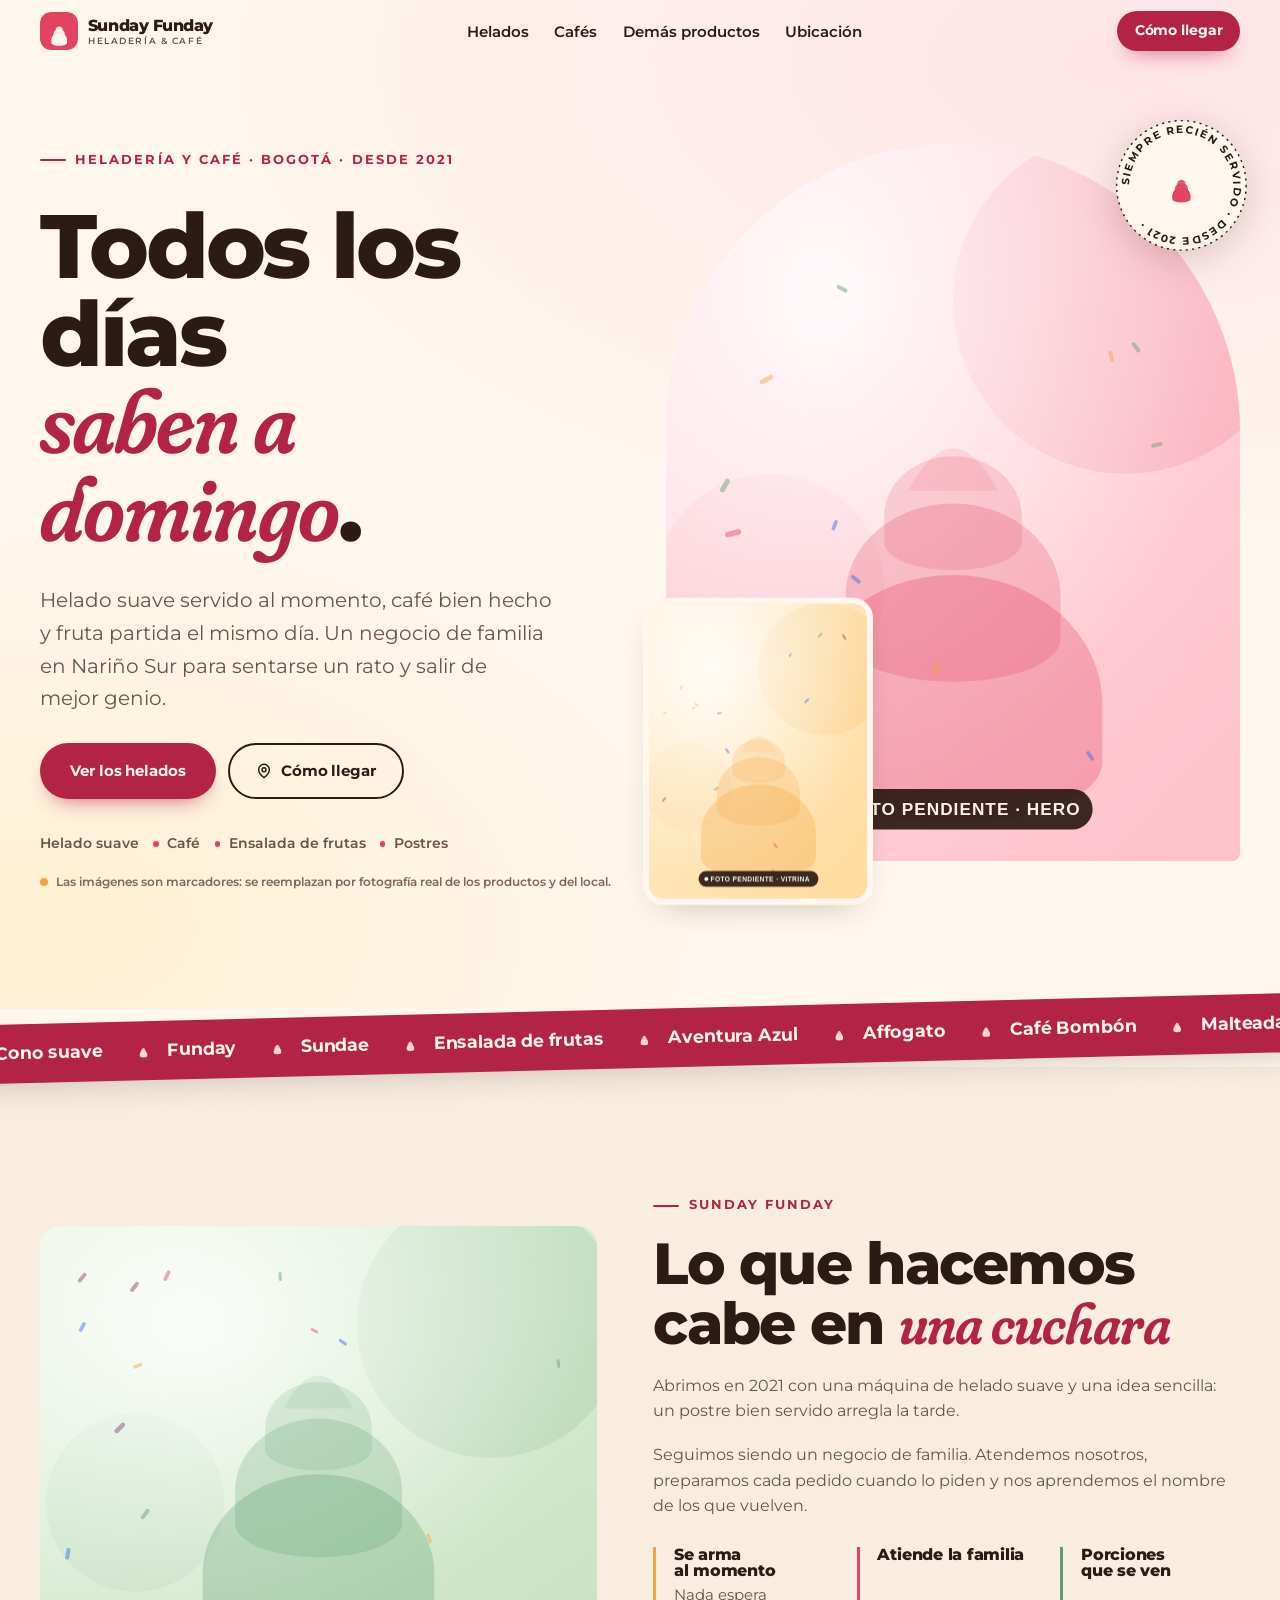
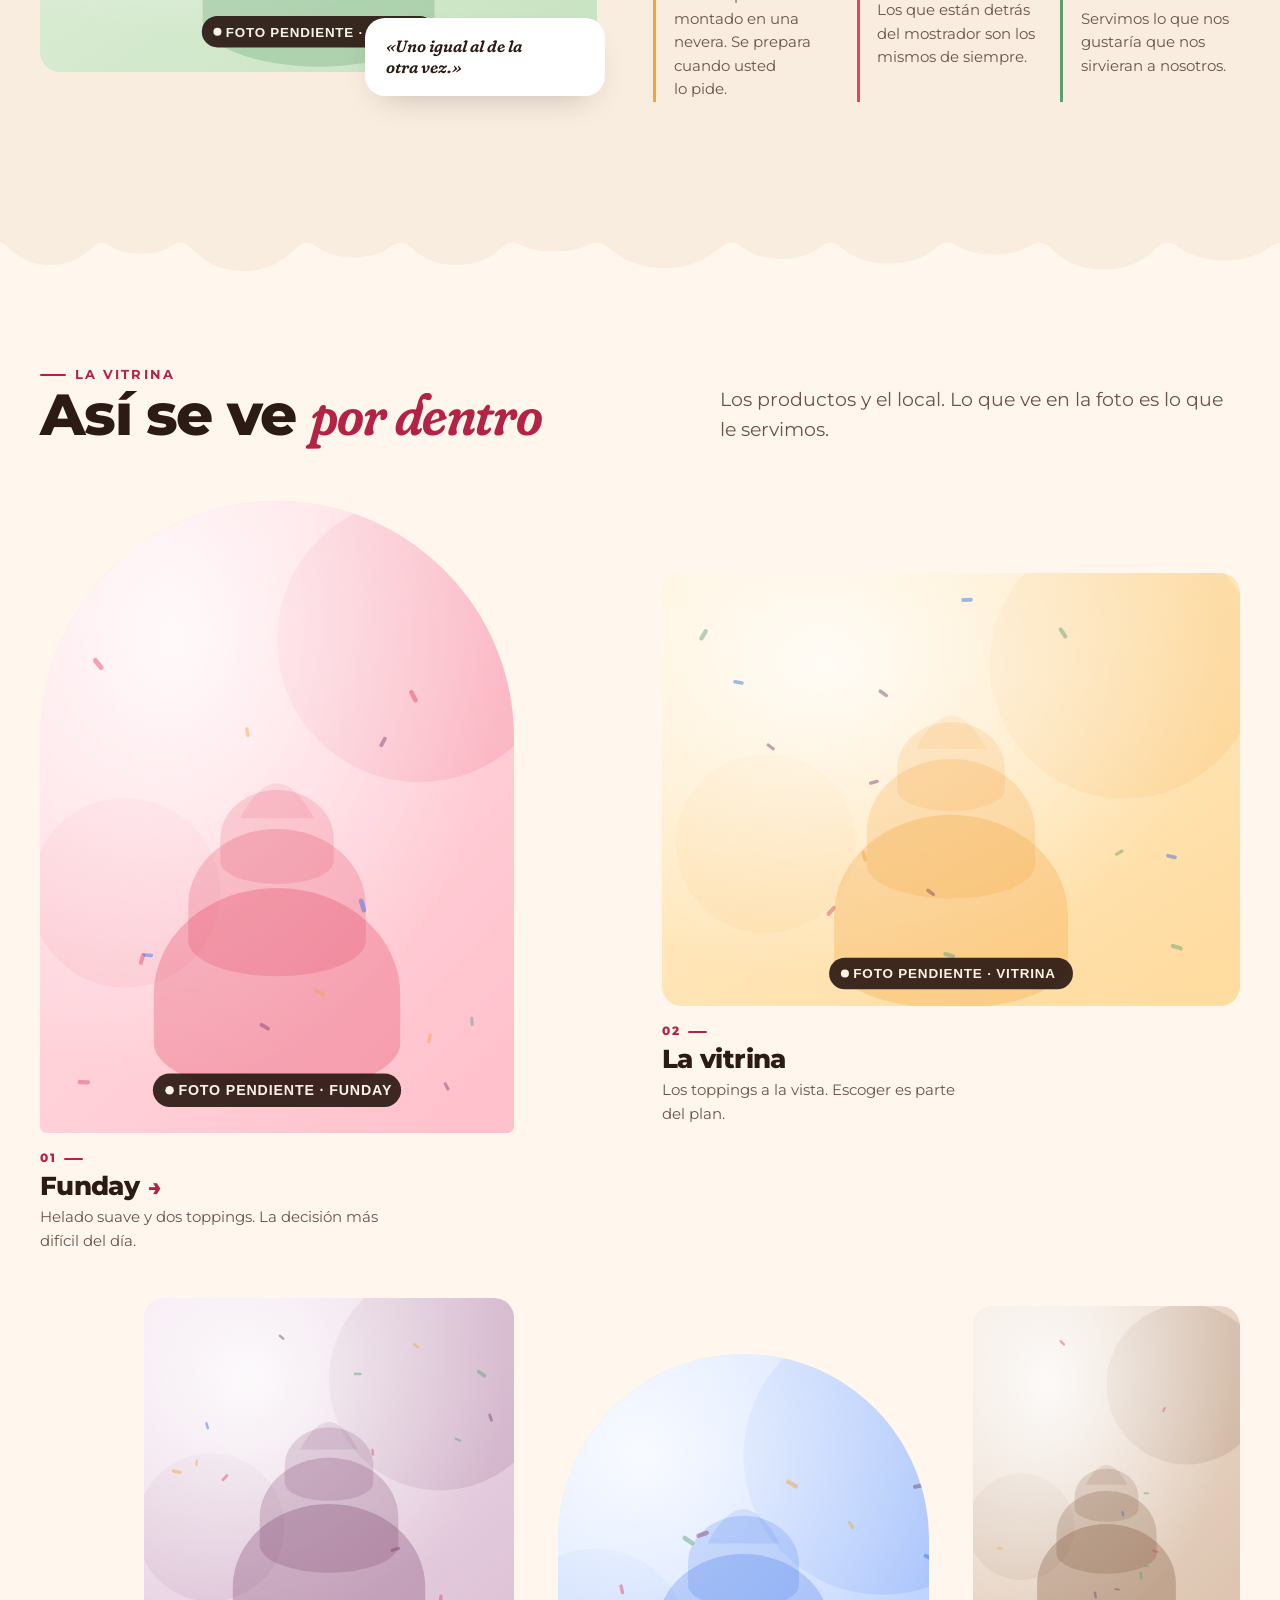
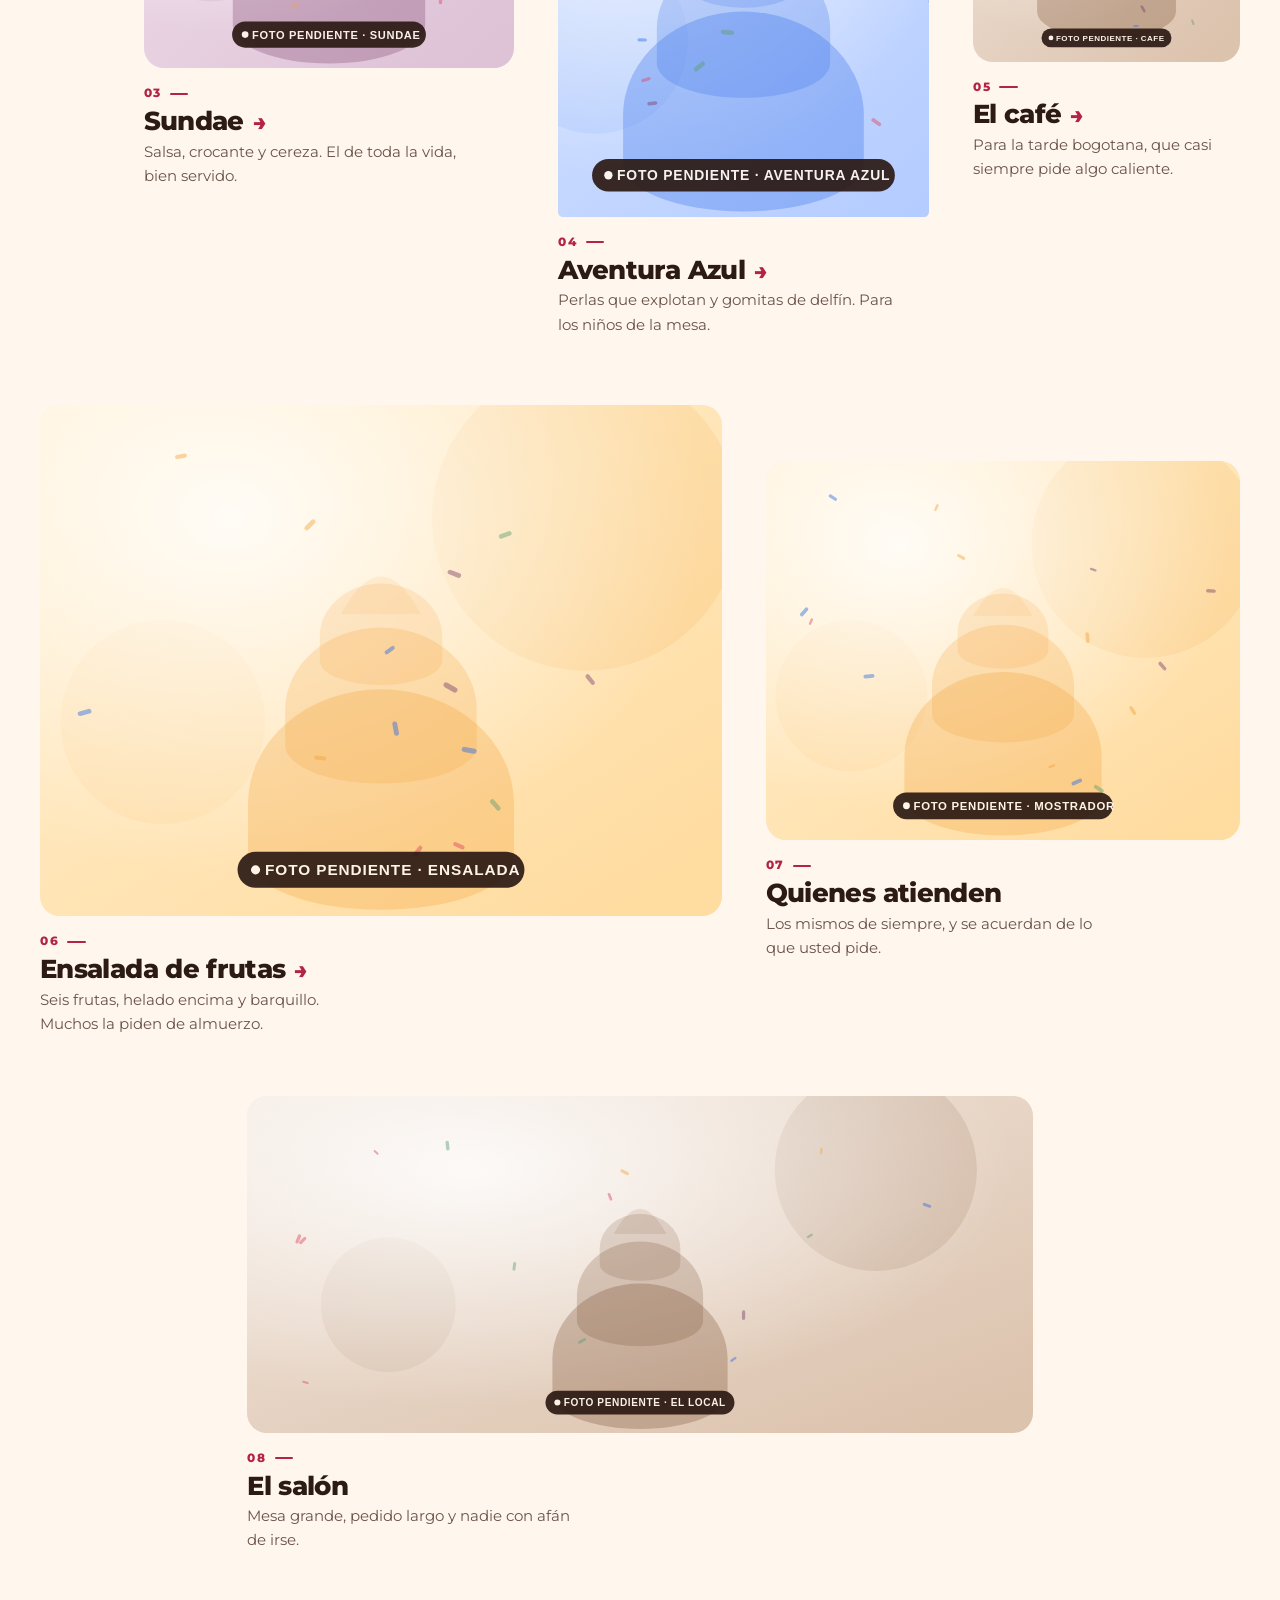
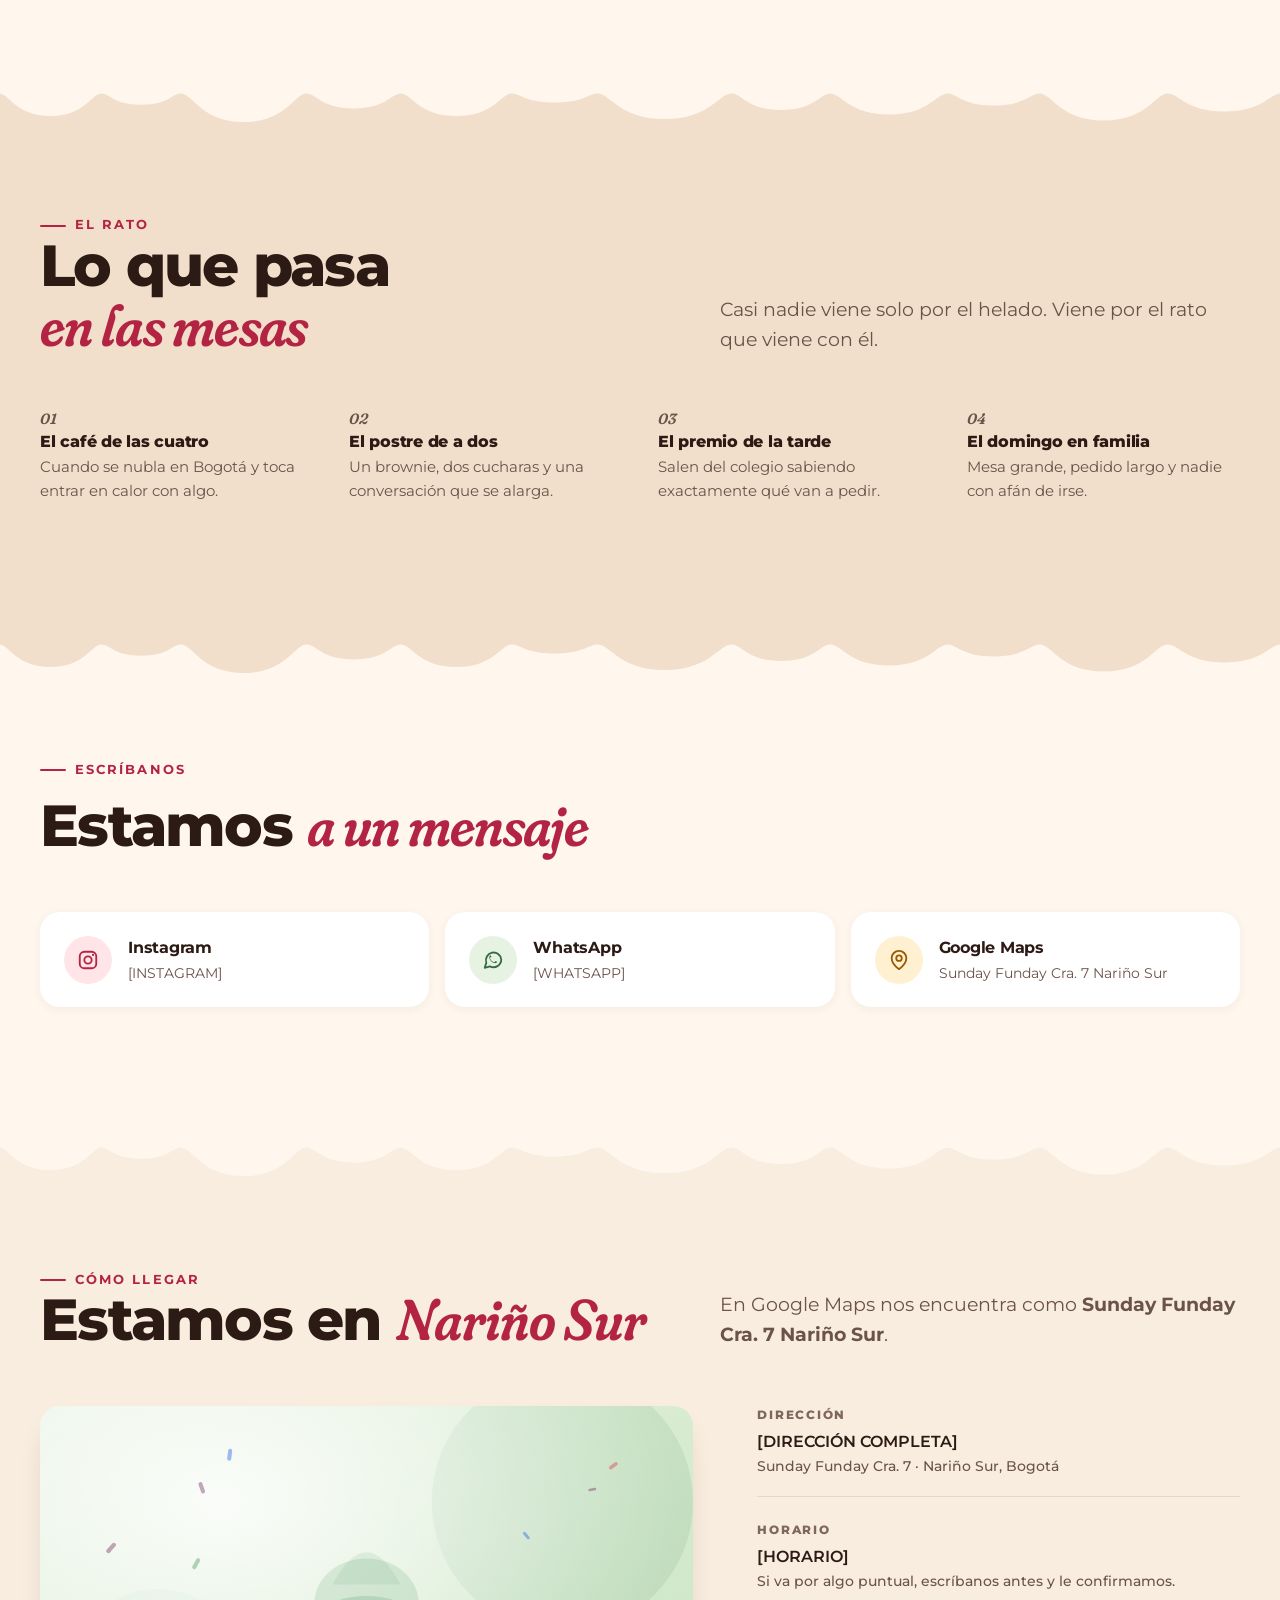
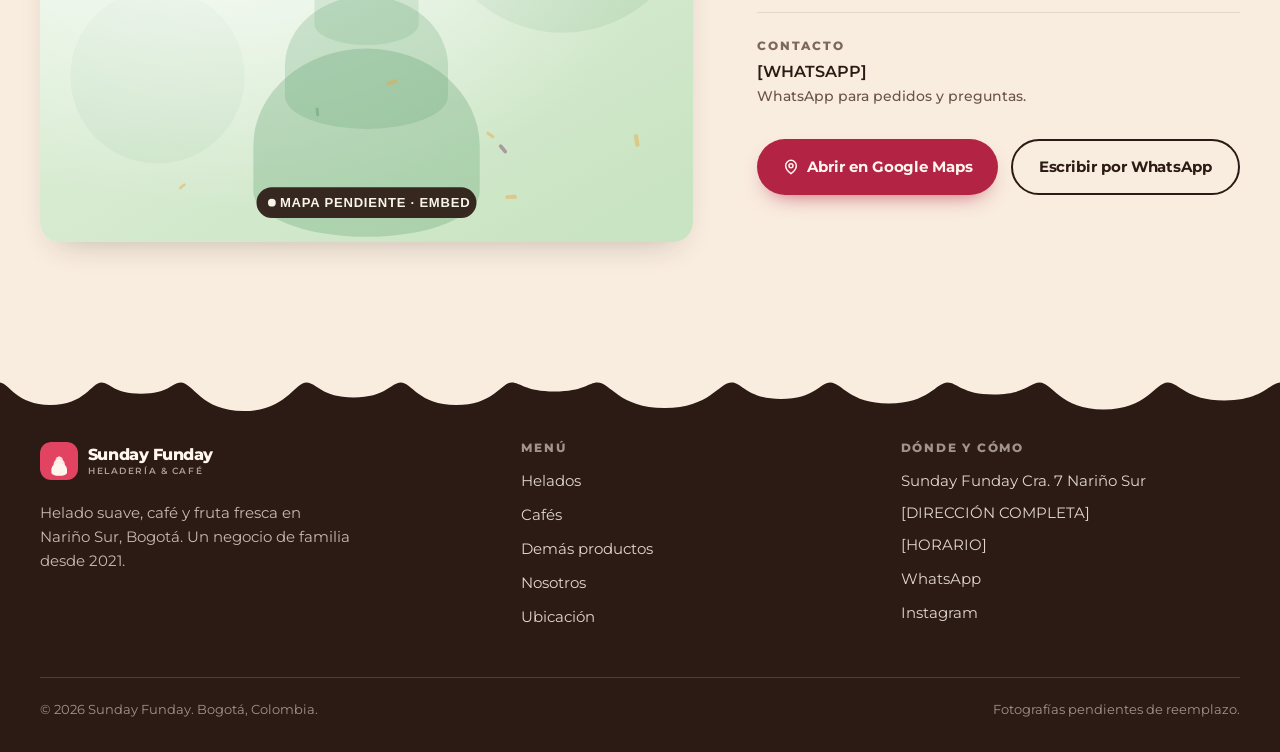
==== commit 402f8b32: "Menú en tres páginas y portada centrada en la heladería Reestructura la arquitectura del sitio a pet" ====
--- a/index.html
+++ b/index.html
@@ -5,7 +5,7 @@
 <meta name="viewport" content="width=device-width, initial-scale=1">
 
 <title>Sunday Funday · Heladería y café en Nariño Sur, Bogotá</title>
-<meta name="description" content="Helado suave, ensalada de frutas, postres y café en el barrio Nariño Sur, Bogotá. Negocio de familia desde 2021. Mira el menú y pásate a probarlo.">
+<meta name="description" content="Heladería y café de familia en el barrio Nariño Sur, Bogotá, desde 2021. Helado suave, café y fruta fresca. Mira las fotos y ven a visitarnos.">
 <meta name="theme-color" content="#FFF7EE">
 <meta name="author" content="Sunday Funday">
 
@@ -16,7 +16,7 @@
 <meta property="og:site_name" content="Sunday Funday">
 <meta property="og:locale" content="es_CO">
 <meta property="og:title" content="Sunday Funday · Heladería y café en Nariño Sur, Bogotá">
-<meta property="og:description" content="Helado suave, ensalada de frutas, postres y café. Negocio de familia en Bogotá desde 2021.">
+<meta property="og:description" content="Helado suave, café y fruta fresca. Negocio de familia en Bogotá desde 2021.">
 <!-- PENDIENTE: reemplazar por una foto real de 1200×630 px en .jpg -->
 <meta property="og:image" content="assets/img/og-cover.svg">
 <meta property="og:image:alt" content="Sunday Funday, heladería y café en Bogotá">
@@ -30,7 +30,7 @@
 <link rel="stylesheet" href="https://fonts.googleapis.com/css2?family=Fraunces:ital,opsz,wght,SOFT,WONK@0,9..144,500..800,0..100,0..1;1,9..144,500..800,0..100,0..1&family=Montserrat:ital,wght@0,400..800;1,400..600&display=swap">
 
 <link rel="preload" as="image" href="assets/img/hero.svg" fetchpriority="high">
-<link rel="stylesheet" href="styles.css?v=20260914">
+<link rel="stylesheet" href="styles.css?v=20260914b">
 
 <script>document.documentElement.classList.add("js");</script>
 
@@ -39,16 +39,16 @@
   "@context": "https://schema.org",
   "@type": "IceCreamShop",
   "name": "Sunday Funday",
-  "description": "Heladería y café de familia en Bogotá: helado suave, ensalada de frutas, postres y café.",
+  "description": "Heladería y café de familia en Bogotá: helado suave, café y fruta fresca.",
   "foundingDate": "2021",
-  "servesCuisine": ["Helados", "Postres", "Café", "Frutas"],
+  "servesCuisine": ["Helados", "Café", "Postres", "Frutas"],
   "address": {
     "@type": "PostalAddress",
     "addressLocality": "Bogotá",
     "addressRegion": "Bogotá D.C.",
     "addressCountry": "CO"
   },
-  "hasMenu": "menu.html"
+  "hasMenu": ["helados.html", "cafes.html", "otros-productos.html"]
 }
 </script>
 <!-- PENDIENTE — completar el schema con datos reales cuando estén confirmados:
@@ -79,7 +79,7 @@
 <!-- ===================== CABECERA ===================== -->
 <header class="cabecera cabecera--sobre-hero" data-cabecera>
   <div class="contenedor cabecera-fila">
-    <a class="logo" href="#inicio" aria-label="Sunday Funday, inicio">
+    <a class="logo" href="index.html" aria-label="Sunday Funday, inicio">
       <svg class="logo-marca" viewBox="0 0 64 64" aria-hidden="true" focusable="false">
         <rect width="64" height="64" rx="16" fill="#E14361"></rect>
         <g fill="#FFF7EE"><use href="#forma-remolino"></use></g>
@@ -89,10 +89,9 @@
 
     <nav class="nav-principal" aria-label="Principal">
       <ul class="nav-lista">
-        <li><a class="nav-enlace" href="#favoritos">Favoritos</a></li>
-        <li><a class="nav-enlace" href="#menu">Menú</a></li>
-        <li><a class="nav-enlace" href="#aventura-azul">Aventura Azul</a></li>
-        <li><a class="nav-enlace" href="#nosotros">Nosotros</a></li>
+        <li><a class="nav-enlace" href="helados.html">Helados</a></li>
+        <li><a class="nav-enlace" href="cafes.html">Cafés</a></li>
+        <li><a class="nav-enlace" href="otros-productos.html">Demás productos</a></li>
         <li><a class="nav-enlace" href="#ubicacion">Ubicación</a></li>
       </ul>
     </nav>
@@ -111,13 +110,12 @@
 <div class="panel-menu" id="panel-menu" data-panel-menu>
   <nav aria-label="Navegación móvil">
     <ul>
-      <li><a class="panel-enlace" href="#favoritos">Favoritos</a></li>
-      <li><a class="panel-enlace" href="#menu">Menú</a></li>
-      <li><a class="panel-enlace" href="#aventura-azul">Aventura Azul</a></li>
-      <li><a class="panel-enlace" href="#ensalada">Ensalada de frutas</a></li>
+      <li><a class="panel-enlace" href="index.html">Inicio</a></li>
+      <li><a class="panel-enlace" href="helados.html">Helados</a></li>
+      <li><a class="panel-enlace" href="cafes.html">Cafés</a></li>
+      <li><a class="panel-enlace" href="otros-productos.html">Demás productos</a></li>
       <li><a class="panel-enlace" href="#nosotros">Nosotros</a></li>
       <li><a class="panel-enlace" href="#ubicacion">Ubicación</a></li>
-      <li><a class="panel-enlace" href="menu.html">Carta completa</a></li>
     </ul>
   </nav>
   <div class="panel-pie">
@@ -139,7 +137,7 @@
       <h1 class="titulo-1">Todos los días<br><em class="cursiva">saben a domingo</em>.</h1>
       <p class="hero-entrada">Helado suave servido al momento, café bien hecho y fruta partida el mismo día. Un negocio de familia en Nariño Sur para sentarse un rato y salir de mejor genio.</p>
       <div class="grupo-botones">
-        <a class="boton boton--principal" href="#menu">Ver el menú</a>
+        <a class="boton boton--principal" href="helados.html">Ver los helados</a>
         <a class="boton boton--linea" href="#ubicacion" data-enlace="maps-direcciones"
            aria-describedby="aviso-pendiente">
           <svg width="16" height="16" viewBox="0 0 24 24" fill="none" stroke="currentColor" stroke-width="2.2" stroke-linecap="round" stroke-linejoin="round" aria-hidden="true"><path d="M20 10c0 6-8 12-8 12s-8-6-8-12a8 8 0 0 1 16 0Z"></path><circle cx="12" cy="10" r="3"></circle></svg>
@@ -178,7 +176,7 @@
     </div>
 
   </div>
-  <p class="contenedor contenedor--ancho nota-foto">Las imágenes son marcadores: se reemplazan por fotografía real de los productos.</p>
+  <p class="contenedor contenedor--ancho nota-foto">Las imágenes son marcadores: se reemplazan por fotografía real de los productos y del local.</p>
 </section>
 
 <!-- ===================== CINTA DE SABORES ===================== -->
@@ -207,97 +205,6 @@
   </div>
 </div>
 
-<!-- ===================== FAVORITOS ===================== -->
-<section class="seccion seccion--crema" id="favoritos" aria-labelledby="t-favoritos">
-  <div class="contenedor contenedor--ancho">
-
-    <div class="cabecera-seccion cabecera-seccion--partida" data-reveal>
-      <div>
-        <p class="antetitulo">Los que siempre piden</p>
-        <h2 class="titulo-2" id="t-favoritos">Seis razones para <em class="cursiva">parar aquí</em></h2>
-      </div>
-      <p class="entrada">No son los más caros ni los más grandes. Son los que la gente pide dos veces.</p>
-    </div>
-
-    <div class="mosaico">
-
-      <a class="favorito favorito--1" href="menu.html#funday" data-reveal>
-        <figure class="figura figura--domo">
-          <img src="assets/img/funday.svg" width="900" height="1200" loading="lazy" decoding="async"
-               alt="Espacio reservado para la fotografía del Funday con dos toppings.">
-        </figure>
-        <div class="favorito-pie">
-          <span class="favorito-numero" aria-hidden="true">01</span>
-          <h3 class="favorito-nombre">Funday <span class="flecha" aria-hidden="true">→</span></h3>
-          <p class="favorito-texto">Helado suave y dos toppings. La decisión más difícil del día.</p>
-        </div>
-      </a>
-
-      <a class="favorito favorito--2" href="#ensalada" data-reveal>
-        <figure class="figura figura--suave">
-          <img src="assets/img/ensalada-frutas.svg" width="1400" height="1050" loading="lazy" decoding="async"
-               alt="Espacio reservado para la fotografía de la ensalada de frutas de Sunday Funday.">
-        </figure>
-        <div class="favorito-pie">
-          <span class="favorito-numero" aria-hidden="true">02</span>
-          <h3 class="favorito-nombre">Ensalada de frutas <span class="flecha" aria-hidden="true">→</span></h3>
-          <p class="favorito-texto">Seis frutas, helado encima y barquillo. Muchos la piden de almuerzo.</p>
-        </div>
-      </a>
-
-      <a class="favorito favorito--3" href="menu.html#funday" data-reveal>
-        <figure class="figura figura--suave">
-          <img src="assets/img/sundae.svg" width="900" height="900" loading="lazy" decoding="async"
-               alt="Espacio reservado para la fotografía del sundae.">
-        </figure>
-        <div class="favorito-pie">
-          <span class="favorito-numero" aria-hidden="true">03</span>
-          <h3 class="favorito-nombre">Sundae <span class="flecha" aria-hidden="true">→</span></h3>
-          <p class="favorito-texto">Salsa, crocante y cereza. El de toda la vida, bien servido.</p>
-        </div>
-      </a>
-
-      <a class="favorito favorito--4" href="#aventura-azul" data-reveal>
-        <figure class="figura figura--domo">
-          <img src="assets/img/aventura-azul.svg" width="1200" height="1200" loading="lazy" decoding="async"
-               alt="Espacio reservado para la fotografía de Aventura Azul, el helado azul con perlas explosivas.">
-        </figure>
-        <div class="favorito-pie">
-          <span class="favorito-numero" aria-hidden="true">04</span>
-          <h3 class="favorito-nombre">Aventura Azul <span class="flecha" aria-hidden="true">→</span></h3>
-          <p class="favorito-texto">Perlas que explotan, gomitas de delfín y salsa azul. Para los niños de la mesa.</p>
-        </div>
-      </a>
-
-      <a class="favorito favorito--5" href="menu.html#cafe" data-reveal>
-        <figure class="figura figura--suave">
-          <img src="assets/img/cafe.svg" width="900" height="1200" loading="lazy" decoding="async"
-               alt="Espacio reservado para la fotografía del café de Sunday Funday.">
-        </figure>
-        <div class="favorito-pie">
-          <span class="favorito-numero" aria-hidden="true">05</span>
-          <h3 class="favorito-nombre">Café Bombón <span class="flecha" aria-hidden="true">→</span></h3>
-          <p class="favorito-texto">Espresso sobre leche condensada. Dulce y corto.</p>
-        </div>
-      </a>
-
-      <a class="favorito favorito--6" href="menu.html#frias" data-reveal>
-        <figure class="figura figura--suave">
-          <img src="assets/img/malteada.svg" width="1600" height="900" loading="lazy" decoding="async"
-               alt="Espacio reservado para la fotografía de la malteada de frutos rojos.">
-        </figure>
-        <div class="favorito-pie">
-          <span class="favorito-numero" aria-hidden="true">06</span>
-          <h3 class="favorito-nombre">Malteada de frutos rojos <span class="flecha" aria-hidden="true">→</span></h3>
-          <p class="favorito-texto">Espesa, fría y de cuchara larga.</p>
-        </div>
-      </a>
-
-    </div>
-  </div>
-  <span class="goteo goteo--crema" aria-hidden="true"><svg><use href="#forma-goteo"></use></svg></span>
-</section>
-
 <!-- ===================== NOSOTROS ===================== -->
 <section class="seccion seccion--crema2" id="nosotros" aria-labelledby="t-nosotros">
   <div class="contenedor marca-rejilla">
@@ -333,298 +240,126 @@
     </div>
 
   </div>
+  <span class="goteo goteo--crema2" aria-hidden="true"><svg><use href="#forma-goteo"></use></svg></span>
 </section>
 
-<!-- ===================== MENÚ ===================== -->
-<section class="seccion seccion--crema" id="menu" aria-labelledby="t-menu" data-menu>
-  <div class="contenedor">
+<!-- ===================== GALERÍA: PRODUCTOS Y LOCAL ===================== -->
+<section class="seccion seccion--crema" id="galeria" aria-labelledby="t-galeria">
+  <div class="contenedor contenedor--ancho">
 
     <div class="cabecera-seccion cabecera-seccion--partida" data-reveal>
       <div>
-        <p class="antetitulo">La carta</p>
-        <h2 class="titulo-2" id="t-menu">Todo lo que sale <em class="cursiva">del mostrador</em></h2>
-      </div>
-      <p class="entrada">Siete categorías. Si es la primera vez, empiece por el Funday.</p>
-    </div>
-
-    <!-- Sin JavaScript las categorías se muestran apiladas; con JavaScript se
-         convierten en pestañas. El contenido siempre está en el HTML. -->
-    <div class="menu-tabs" data-menu-tabs hidden></div>
-
-    <div class="menu-columnas">
-
-      <div class="menu-grupo" id="helados" data-nombre="Helados">
-        <h3 class="menu-grupo-titulo">Helados</h3>
-        <ul class="menu-lista">
-          <li class="menu-item">
-            <span class="menu-item-nombre">Cono de helado suave</span>
-            <span class="menu-precio" data-pendiente>[PRECIO]</span>
-            <span class="menu-item-texto">Servido al momento, en barquillo. El punto de partida.</span>
-          </li>
-        </ul>
-      </div>
-
-      <div class="menu-grupo" id="funday" data-nombre="Funday &amp; Sundaes">
-        <h3 class="menu-grupo-titulo">Funday &amp; Sundaes</h3>
-        <ul class="menu-lista">
-          <li class="menu-item">
-            <span class="menu-item-nombre">Funday con 2 toppings</span>
-            <span class="menu-precio" data-pendiente>[PRECIO]</span>
-            <span class="menu-item-texto">Helado suave y dos toppings a elección.</span>
-          </li>
-          <li class="menu-item">
-            <span class="menu-item-nombre">Sundae</span>
-            <span class="menu-precio" data-pendiente>[PRECIO]</span>
-            <span class="menu-item-texto">Helado suave con salsa, crocante y cereza.</span>
-          </li>
-          <li class="menu-item">
-            <span class="menu-item-nombre">Parfait</span>
-            <span class="menu-precio" data-pendiente>[PRECIO]</span>
-            <span class="menu-item-texto">Capas de helado suave, salsa y crocante en vaso alto.</span>
-          </li>
-        </ul>
-      </div>
-
-      <div class="menu-grupo" id="frutas" data-nombre="Frutas">
-        <h3 class="menu-grupo-titulo">Frutas</h3>
-        <ul class="menu-lista">
-          <li class="menu-item">
-            <span class="menu-item-nombre">Ensalada de frutas</span>
-            <span class="menu-precio" data-pendiente>[PRECIO]</span>
-            <span class="menu-item-texto">Papaya, melón, banano, mango, piña y fresa, con crema de leche, queso, salsa de frutos rojos, grageas, dulce de mora, helado suave, cerezas y barquillo.</span>
-          </li>
-        </ul>
-      </div>
-
-      <div class="menu-grupo" id="cafe" data-nombre="Café">
-        <h3 class="menu-grupo-titulo">Café</h3>
-        <ul class="menu-lista">
-          <li class="menu-item">
-            <span class="menu-item-nombre">Cappuccino</span>
-            <span class="menu-precio" data-pendiente>[PRECIO]</span>
-            <span class="menu-item-texto">Espresso y leche cremada.</span>
-          </li>
-          <li class="menu-item">
-            <span class="menu-item-nombre">Mocaccino</span>
-            <span class="menu-precio" data-pendiente>[PRECIO]</span>
-            <span class="menu-item-texto">Espresso, chocolate y leche.</span>
-          </li>
-          <li class="menu-item">
-            <span class="menu-item-nombre">Americano</span>
-            <span class="menu-precio" data-pendiente>[PRECIO]</span>
-            <span class="menu-item-texto">Espresso largo, sin apuros.</span>
-          </li>
-          <li class="menu-item">
-            <span class="menu-item-nombre">Café Bombón</span>
-            <span class="menu-precio" data-pendiente>[PRECIO]</span>
-            <span class="menu-item-texto">Espresso sobre leche condensada.</span>
-          </li>
-          <li class="menu-item">
-            <span class="menu-item-nombre">Café Vienés</span>
-            <span class="menu-precio" data-pendiente>[PRECIO]</span>
-            <span class="menu-item-texto">Espresso coronado con crema.</span>
-          </li>
-          <li class="menu-item">
-            <span class="menu-item-nombre">Cappuccino con Baileys <span class="etiqueta etiqueta--linea">+18</span></span>
-            <span class="menu-precio" data-pendiente>[PRECIO]</span>
-            <span class="menu-item-texto">Nuestro cappuccino con un toque de Baileys.</span>
-          </li>
-          <li class="menu-item">
-            <span class="menu-item-nombre">Té</span>
-            <span class="menu-precio" data-pendiente>[PRECIO]</span>
-            <span class="menu-item-texto">Infusión caliente. Pregunte por los sabores del día.</span>
-          </li>
-          <li class="menu-item">
-            <span class="menu-item-nombre">Té chai</span>
-            <span class="menu-precio" data-pendiente>[PRECIO]</span>
-            <span class="menu-item-texto">Especias y leche, para la tarde fría.</span>
-          </li>
-          <li class="menu-item">
-            <span class="menu-item-nombre">Aromática de frutas</span>
-            <span class="menu-precio" data-pendiente>[PRECIO]</span>
-            <span class="menu-item-texto">Frutas en infusión. La de siempre en Bogotá.</span>
-          </li>
-        </ul>
-      </div>
-
-      <div class="menu-grupo" id="postres" data-nombre="Postres">
-        <h3 class="menu-grupo-titulo">Postres</h3>
-        <ul class="menu-lista">
-          <li class="menu-item">
-            <span class="menu-item-nombre">Brownie con helado</span>
-            <span class="menu-precio" data-pendiente>[PRECIO]</span>
-            <span class="menu-item-texto">Brownie y helado suave encima.</span>
-          </li>
-          <li class="menu-item">
-            <span class="menu-item-nombre">Fresas con chocolate</span>
-            <span class="menu-precio" data-pendiente>[PRECIO]</span>
-            <span class="menu-item-texto">Fresas frescas bañadas en chocolate.</span>
-          </li>
-          <li class="menu-item">
-            <span class="menu-item-nombre">Affogato</span>
-            <span class="menu-precio" data-pendiente>[PRECIO]</span>
-            <span class="menu-item-texto">Helado suave con un espresso caliente por encima.</span>
-          </li>
-          <li class="menu-item">
-            <span class="menu-item-nombre">Oblea</span>
-            <span class="menu-precio" data-pendiente>[PRECIO]</span>
-            <span class="menu-item-texto">Obleas armadas al gusto.</span>
-          </li>
-          <li class="menu-item">
-            <span class="menu-item-nombre">Torta de almojábana</span>
-            <span class="menu-precio" data-pendiente>[PRECIO]</span>
-            <span class="menu-item-texto">Para acompañar el café de la tarde.</span>
-          </li>
-        </ul>
-      </div>
-
-      <div class="menu-grupo" id="frias" data-nombre="Bebidas frías">
-        <h3 class="menu-grupo-titulo">Bebidas frías</h3>
-        <ul class="menu-lista">
-          <li class="menu-item">
-            <span class="menu-item-nombre">Frappé de café</span>
-            <span class="menu-precio" data-pendiente>[PRECIO]</span>
-            <span class="menu-item-texto">Café frío, licuado y cremoso.</span>
-          </li>
-          <li class="menu-item">
-            <span class="menu-item-nombre">Malteada de frutos rojos</span>
-            <span class="menu-precio" data-pendiente>[PRECIO]</span>
-            <span class="menu-item-texto">Leche, helado y frutos rojos. Espesa.</span>
-          </li>
-          <li class="menu-item">
-            <span class="menu-item-nombre">Sodas saborizadas</span>
-            <span class="menu-precio" data-pendiente>[PRECIO]</span>
-            <span class="menu-item-texto">Soda fría con sabor. Pregunte por los del día.</span>
-          </li>
-        </ul>
-      </div>
-
-      <div class="menu-grupo" id="especiales" data-nombre="Especiales">
-        <h3 class="menu-grupo-titulo">Especiales</h3>
-        <ul class="menu-lista">
-          <li class="menu-item">
-            <span class="menu-item-nombre">Aventura Azul <span class="etiqueta">Para niños</span></span>
-            <span class="menu-precio" data-pendiente>[PRECIO]</span>
-            <span class="menu-item-texto">Helado suave, perlas explosivas, gomitas de delfín y salsa azul sabor chicle.</span>
-          </li>
-          <li class="menu-item">
-            <span class="menu-item-nombre">De temporada</span>
-            <span class="menu-precio" data-pendiente>[PRECIO]</span>
-            <span class="menu-item-texto">Cambian según la fruta y la fecha. Pregunte qué hay hoy.</span>
-          </li>
-        </ul>
-      </div>
-
-    </div>
-
-    <div class="menu-pie" data-reveal>
-      <p class="menu-aviso">Los precios se confirman en el local. Si algo se acabó, se lo decimos antes de que pida.</p>
-      <a class="boton boton--linea" href="menu.html">Ver la carta completa</a>
-    </div>
-
+        <p class="antetitulo">La vitrina</p>
+        <h2 class="titulo-2" id="t-galeria">Así se ve <em class="cursiva">por dentro</em></h2>
+      </div>
+      <p class="entrada">Los productos y el local. Lo que ve en la foto es lo que le servimos.</p>
+    </div>
+
+    <div class="mosaico">
+
+      <a class="pieza pieza--1" href="helados.html" data-reveal>
+        <figure class="figura figura--domo">
+          <img src="assets/img/funday.svg" width="900" height="1200" loading="lazy" decoding="async"
+               alt="Espacio reservado para la fotografía del Funday con dos toppings.">
+        </figure>
+        <div class="pieza-pie">
+          <span class="pieza-numero" aria-hidden="true">01</span>
+          <h3 class="pieza-nombre">Funday <span class="flecha" aria-hidden="true">→</span></h3>
+          <p class="pieza-texto">Helado suave y dos toppings. La decisión más difícil del día.</p>
+        </div>
+      </a>
+
+      <div class="pieza pieza--2" data-reveal>
+        <figure class="figura figura--suave">
+          <img src="assets/img/local-vitrina.svg" width="900" height="700" loading="lazy" decoding="async"
+               alt="Espacio reservado para una fotografía de la vitrina del local.">
+        </figure>
+        <div class="pieza-pie">
+          <span class="pieza-numero" aria-hidden="true">02</span>
+          <h3 class="pieza-nombre">La vitrina</h3>
+          <p class="pieza-texto">Los toppings a la vista. Escoger es parte del plan.</p>
+        </div>
+      </div>
+
+      <a class="pieza pieza--3" href="helados.html" data-reveal>
+        <figure class="figura figura--suave">
+          <img src="assets/img/sundae.svg" width="900" height="900" loading="lazy" decoding="async"
+               alt="Espacio reservado para la fotografía del sundae.">
+        </figure>
+        <div class="pieza-pie">
+          <span class="pieza-numero" aria-hidden="true">03</span>
+          <h3 class="pieza-nombre">Sundae <span class="flecha" aria-hidden="true">→</span></h3>
+          <p class="pieza-texto">Salsa, crocante y cereza. El de toda la vida, bien servido.</p>
+        </div>
+      </a>
+
+      <a class="pieza pieza--4" href="helados.html#aventura-azul" data-reveal>
+        <figure class="figura figura--domo">
+          <img src="assets/img/aventura-azul.svg" width="1200" height="1200" loading="lazy" decoding="async"
+               alt="Espacio reservado para la fotografía de Aventura Azul, el helado azul con perlas explosivas.">
+        </figure>
+        <div class="pieza-pie">
+          <span class="pieza-numero" aria-hidden="true">04</span>
+          <h3 class="pieza-nombre">Aventura Azul <span class="flecha" aria-hidden="true">→</span></h3>
+          <p class="pieza-texto">Perlas que explotan y gomitas de delfín. Para los niños de la mesa.</p>
+        </div>
+      </a>
+
+      <a class="pieza pieza--5" href="cafes.html" data-reveal>
+        <figure class="figura figura--suave">
+          <img src="assets/img/cafe.svg" width="900" height="1200" loading="lazy" decoding="async"
+               alt="Espacio reservado para la fotografía del café de Sunday Funday.">
+        </figure>
+        <div class="pieza-pie">
+          <span class="pieza-numero" aria-hidden="true">05</span>
+          <h3 class="pieza-nombre">El café <span class="flecha" aria-hidden="true">→</span></h3>
+          <p class="pieza-texto">Para la tarde bogotana, que casi siempre pide algo caliente.</p>
+        </div>
+      </a>
+
+      <a class="pieza pieza--6" href="otros-productos.html#frutas" data-reveal>
+        <figure class="figura figura--suave">
+          <img src="assets/img/ensalada-frutas.svg" width="1400" height="1050" loading="lazy" decoding="async"
+               alt="Espacio reservado para la fotografía de la ensalada de frutas de Sunday Funday.">
+        </figure>
+        <div class="pieza-pie">
+          <span class="pieza-numero" aria-hidden="true">06</span>
+          <h3 class="pieza-nombre">Ensalada de frutas <span class="flecha" aria-hidden="true">→</span></h3>
+          <p class="pieza-texto">Seis frutas, helado encima y barquillo. Muchos la piden de almuerzo.</p>
+        </div>
+      </a>
+
+      <div class="pieza pieza--7" data-reveal>
+        <figure class="figura figura--suave">
+          <img src="assets/img/local-mostrador.svg" width="900" height="720" loading="lazy" decoding="async"
+               alt="Espacio reservado para una fotografía del equipo detrás del mostrador.">
+        </figure>
+        <div class="pieza-pie">
+          <span class="pieza-numero" aria-hidden="true">07</span>
+          <h3 class="pieza-nombre">Quienes atienden</h3>
+          <p class="pieza-texto">Los mismos de siempre, y se acuerdan de lo que usted pide.</p>
+        </div>
+      </div>
+
+      <div class="pieza pieza--8" data-reveal>
+        <figure class="figura figura--suave">
+          <img src="assets/img/local-mesas.svg" width="1680" height="720" loading="lazy" decoding="async"
+               alt="Espacio reservado para una fotografía del salón de Sunday Funday con las mesas ocupadas.">
+        </figure>
+        <div class="pieza-pie">
+          <span class="pieza-numero" aria-hidden="true">08</span>
+          <h3 class="pieza-nombre">El salón</h3>
+          <p class="pieza-texto">Mesa grande, pedido largo y nadie con afán de irse.</p>
+        </div>
+      </div>
+
+    </div>
   </div>
   <span class="goteo goteo--crema" aria-hidden="true"><svg><use href="#forma-goteo"></use></svg></span>
 </section>
 
-<!-- ===================== AVENTURA AZUL ===================== -->
-<section class="seccion seccion--azul" id="aventura-azul" aria-labelledby="t-azul">
-  <div class="burbujas" aria-hidden="true">
-    <span class="burbuja"></span><span class="burbuja"></span>
-    <span class="burbuja"></span><span class="burbuja"></span>
-  </div>
-
-  <div class="contenedor azul-rejilla">
-    <div class="azul-texto" data-reveal>
-      <p class="antetitulo antetitulo--azul">Especial de la casa</p>
-      <h2 class="titulo-2" id="t-azul">Aventura <em class="cursiva cursiva--crema">Azul</em></h2>
-      <p class="entrada">Helado suave, perlas que explotan en la boca, gomitas de delfín y salsa azul sabor chicle. Es el pedido que hace que la mesa entera voltee a mirar.</p>
-
-      <ul class="azul-lista">
-        <li>Helado suave</li>
-        <li>Perlas explosivas</li>
-        <li>Gomitas de delfín</li>
-        <li>Salsa azul sabor chicle</li>
-      </ul>
-
-      <p class="entrada">Está pensado para los niños. También lo piden adultos que dicen que es «para el niño».</p>
-
-      <div class="grupo-botones">
-        <a class="boton boton--crema" href="#contacto" data-enlace="whatsapp"
-           aria-describedby="aviso-pendiente">Preguntar por WhatsApp</a>
-        <a class="boton boton--lineaclara" href="#menu">Ver el menú</a>
-      </div>
-    </div>
-
-    <div class="azul-visual" data-reveal style="--retraso:.1s">
-      <figure class="figura figura--domo">
-        <img src="assets/img/aventura-azul.svg" width="1200" height="1200" loading="lazy" decoding="async"
-             alt="Espacio reservado para la fotografía de Aventura Azul, con salsa azul y perlas explosivas.">
-      </figure>
-      <figure class="figura figura--suave azul-detalle" data-parallax="12">
-        <img src="assets/img/aventura-detalle.svg" width="800" height="1000" loading="lazy" decoding="async"
-             alt="Espacio reservado para un detalle de las perlas explosivas y las gomitas de delfín.">
-      </figure>
-    </div>
-  </div>
-  <span class="goteo goteo--azul" aria-hidden="true"><svg><use href="#forma-goteo"></use></svg></span>
-</section>
-
-<!-- ===================== ENSALADA DE FRUTAS ===================== -->
-<section class="seccion seccion--pistacho" id="ensalada" aria-labelledby="t-ensalada">
-  <div class="contenedor ensalada-rejilla">
-
-    <div class="ensalada-visual" data-reveal>
-      <figure class="figura figura--suave">
-        <img src="assets/img/ensalada-frutas.svg" width="1400" height="1050" loading="lazy" decoding="async"
-             alt="Espacio reservado para la fotografía completa de la ensalada de frutas.">
-      </figure>
-      <figure class="figura figura--redonda ensalada-detalle" data-parallax="-12">
-        <img src="assets/img/ensalada-detalle.svg" width="900" height="900" loading="lazy" decoding="async"
-             alt="Espacio reservado para un detalle de la fruta partida.">
-      </figure>
-    </div>
-
-    <div class="ensalada-texto" data-reveal style="--retraso:.1s">
-      <p class="antetitulo">Ensalada de frutas</p>
-      <h2 class="titulo-2" id="t-ensalada">La que se come <em class="cursiva cursiva--pistacho">con hambre</em></h2>
-      <p class="entrada">Fruta partida el mismo día y una torre encima que no deja ver el vaso. Hay quien la pide de postre y quien la pide de almuerzo. Las dos cosas funcionan.</p>
-
-      <div class="ensalada-bloques">
-        <div class="ensalada-bloque">
-          <h3>La fruta</h3>
-          <ul class="fichas">
-            <li class="ficha">Papaya</li>
-            <li class="ficha">Melón</li>
-            <li class="ficha">Banano</li>
-            <li class="ficha">Mango</li>
-            <li class="ficha">Piña</li>
-            <li class="ficha">Fresa</li>
-          </ul>
-        </div>
-        <div class="ensalada-bloque">
-          <h3>Lo que va encima</h3>
-          <ul class="fichas">
-            <li class="ficha">Crema de leche</li>
-            <li class="ficha">Queso</li>
-            <li class="ficha">Salsa de frutos rojos</li>
-            <li class="ficha">Grageas</li>
-            <li class="ficha">Dulce de mora</li>
-            <li class="ficha">Helado suave</li>
-            <li class="ficha">Cerezas</li>
-            <li class="ficha">Barquillo</li>
-          </ul>
-        </div>
-      </div>
-
-      <p class="ensalada-remate">Sirve de postre. También sirve de almuerzo.</p>
-    </div>
-
-  </div>
-  <span class="goteo goteo--pistacho" aria-hidden="true"><svg><use href="#forma-goteo"></use></svg></span>
-</section>
-
 <!-- ===================== EXPERIENCIA ===================== -->
-<section class="seccion seccion--crema" id="experiencia" aria-labelledby="t-experiencia">
+<section class="seccion seccion--crema3" id="experiencia" aria-labelledby="t-experiencia">
   <div class="contenedor contenedor--ancho">
 
     <div class="cabecera-seccion cabecera-seccion--partida" data-reveal>
@@ -633,13 +368,6 @@
         <h2 class="titulo-2" id="t-experiencia">Lo que pasa <em class="cursiva">en las mesas</em></h2>
       </div>
       <p class="entrada">Casi nadie viene solo por el helado. Viene por el rato que viene con él.</p>
-    </div>
-
-    <div class="experiencia-visual" data-reveal>
-      <figure class="figura figura--suave">
-        <img src="assets/img/local-mesas.svg" width="1680" height="720" loading="lazy" decoding="async"
-             alt="Espacio reservado para una fotografía del salón de Sunday Funday con las mesas ocupadas.">
-      </figure>
     </div>
 
     <div class="momentos">
@@ -666,9 +394,55 @@
     </div>
 
   </div>
+  <span class="goteo goteo--crema3" aria-hidden="true"><svg><use href="#forma-goteo"></use></svg></span>
 </section>
 
-<!-- ===================== UBICACIÓN ===================== -->
+<!-- ===================== CONTACTO Y REDES ===================== -->
+<section class="seccion seccion--crema" id="contacto" aria-labelledby="t-contacto">
+  <div class="contenedor">
+
+    <div class="cabecera-seccion" data-reveal>
+      <p class="antetitulo">Escríbanos</p>
+      <h2 class="titulo-2" id="t-contacto">Estamos <em class="cursiva">a un mensaje</em></h2>
+    </div>
+
+    <div class="redes-rejilla" data-reveal>
+      <a class="tarjeta-red" href="#contacto" data-enlace="instagram" aria-describedby="aviso-pendiente">
+        <span class="tarjeta-red-icono" aria-hidden="true">
+          <svg width="22" height="22" viewBox="0 0 24 24" fill="none" stroke="currentColor" stroke-width="2" stroke-linecap="round"><rect x="3" y="3" width="18" height="18" rx="5"></rect><circle cx="12" cy="12" r="4"></circle><circle cx="17.5" cy="6.5" r="1.2" fill="currentColor" stroke="none"></circle></svg>
+        </span>
+        <span class="tarjeta-red-texto">
+          <strong>Instagram</strong>
+          <span data-dato="instagram" data-pendiente>[INSTAGRAM]</span>
+        </span>
+      </a>
+
+      <a class="tarjeta-red" href="#contacto" data-enlace="whatsapp" aria-describedby="aviso-pendiente">
+        <span class="tarjeta-red-icono" aria-hidden="true">
+          <svg width="22" height="22" viewBox="0 0 24 24" fill="none" stroke="currentColor" stroke-width="2" stroke-linecap="round" stroke-linejoin="round"><path d="M21 11.5a8.4 8.4 0 0 1-12.3 7.4L3 20.5l1.7-5.5A8.4 8.4 0 1 1 21 11.5Z"></path><path d="M8.6 9.2c.3 2.6 2.6 4.9 5.2 5.2l1-1.4 1.8.9c-.4 1.2-1.7 1.8-3 1.5-2.7-.6-5-2.9-5.6-5.6-.3-1.3.3-2.6 1.5-3l.9 1.8Z" fill="currentColor" stroke="none"></path></svg>
+        </span>
+        <span class="tarjeta-red-texto">
+          <strong>WhatsApp</strong>
+          <span data-dato="whatsapp" data-pendiente>[WHATSAPP]</span>
+        </span>
+      </a>
+
+      <a class="tarjeta-red" href="#ubicacion" data-enlace="maps" aria-describedby="aviso-pendiente">
+        <span class="tarjeta-red-icono" aria-hidden="true">
+          <svg width="22" height="22" viewBox="0 0 24 24" fill="none" stroke="currentColor" stroke-width="2" stroke-linecap="round" stroke-linejoin="round"><path d="M20 10c0 6-8 12-8 12s-8-6-8-12a8 8 0 0 1 16 0Z"></path><circle cx="12" cy="10" r="3"></circle></svg>
+        </span>
+        <span class="tarjeta-red-texto">
+          <strong>Google Maps</strong>
+          <span>Sunday Funday Cra. 7 Nariño Sur</span>
+        </span>
+      </a>
+    </div>
+
+  </div>
+  <span class="goteo goteo--crema" aria-hidden="true"><svg><use href="#forma-goteo"></use></svg></span>
+</section>
+
+<!-- ===================== UBICACIÓN (última sección) ===================== -->
 <section class="seccion seccion--crema2" id="ubicacion" aria-labelledby="t-ubicacion">
   <div class="contenedor">
 
@@ -725,51 +499,7 @@
 
     </div>
   </div>
-</section>
-
-<!-- ===================== CONTACTO Y REDES ===================== -->
-<section class="seccion seccion--crema" id="contacto" aria-labelledby="t-contacto">
-  <div class="contenedor">
-
-    <div class="cabecera-seccion" data-reveal>
-      <p class="antetitulo">Escríbanos</p>
-      <h2 class="titulo-2" id="t-contacto">Estamos <em class="cursiva">a un mensaje</em></h2>
-    </div>
-
-    <div class="redes-rejilla" data-reveal>
-      <a class="tarjeta-red" href="#contacto" data-enlace="instagram" aria-describedby="aviso-pendiente">
-        <span class="tarjeta-red-icono" aria-hidden="true">
-          <svg width="22" height="22" viewBox="0 0 24 24" fill="none" stroke="currentColor" stroke-width="2" stroke-linecap="round"><rect x="3" y="3" width="18" height="18" rx="5"></rect><circle cx="12" cy="12" r="4"></circle><circle cx="17.5" cy="6.5" r="1.2" fill="currentColor" stroke="none"></circle></svg>
-        </span>
-        <span class="tarjeta-red-texto">
-          <strong>Instagram</strong>
-          <span data-dato="instagram" data-pendiente>[INSTAGRAM]</span>
-        </span>
-      </a>
-
-      <a class="tarjeta-red" href="#contacto" data-enlace="whatsapp" aria-describedby="aviso-pendiente">
-        <span class="tarjeta-red-icono" aria-hidden="true">
-          <svg width="22" height="22" viewBox="0 0 24 24" fill="none" stroke="currentColor" stroke-width="2" stroke-linecap="round" stroke-linejoin="round"><path d="M21 11.5a8.4 8.4 0 0 1-12.3 7.4L3 20.5l1.7-5.5A8.4 8.4 0 1 1 21 11.5Z"></path><path d="M8.6 9.2c.3 2.6 2.6 4.9 5.2 5.2l1-1.4 1.8.9c-.4 1.2-1.7 1.8-3 1.5-2.7-.6-5-2.9-5.6-5.6-.3-1.3.3-2.6 1.5-3l.9 1.8Z" fill="currentColor" stroke="none"></path></svg>
-        </span>
-        <span class="tarjeta-red-texto">
-          <strong>WhatsApp</strong>
-          <span data-dato="whatsapp" data-pendiente>[WHATSAPP]</span>
-        </span>
-      </a>
-
-      <a class="tarjeta-red" href="#ubicacion" data-enlace="maps" aria-describedby="aviso-pendiente">
-        <span class="tarjeta-red-icono" aria-hidden="true">
-          <svg width="22" height="22" viewBox="0 0 24 24" fill="none" stroke="currentColor" stroke-width="2" stroke-linecap="round" stroke-linejoin="round"><path d="M20 10c0 6-8 12-8 12s-8-6-8-12a8 8 0 0 1 16 0Z"></path><circle cx="12" cy="10" r="3"></circle></svg>
-        </span>
-        <span class="tarjeta-red-texto">
-          <strong>Google Maps</strong>
-          <span>Sunday Funday Cra. 7 Nariño Sur</span>
-        </span>
-      </a>
-    </div>
-
-  </div>
-  <span class="goteo goteo--crema" aria-hidden="true"><svg><use href="#forma-goteo"></use></svg></span>
+  <span class="goteo goteo--crema2" aria-hidden="true"><svg><use href="#forma-goteo"></use></svg></span>
 </section>
 
 </main>
@@ -791,12 +521,11 @@
       </div>
 
       <nav class="pie-columna" aria-label="Pie de página">
-        <h2>Navegación</h2>
+        <h2>Menú</h2>
         <ul>
-          <li><a href="#favoritos">Favoritos</a></li>
-          <li><a href="#menu">Menú</a></li>
-          <li><a href="menu.html">Carta completa</a></li>
-          <li><a href="#aventura-azul">Aventura Azul</a></li>
+          <li><a href="helados.html">Helados</a></li>
+          <li><a href="cafes.html">Cafés</a></li>
+          <li><a href="otros-productos.html">Demás productos</a></li>
           <li><a href="#nosotros">Nosotros</a></li>
           <li><a href="#ubicacion">Ubicación</a></li>
         </ul>
@@ -836,6 +565,6 @@
 <script defer src="lib/gsap.min.js"></script>
 <script defer src="lib/ScrollTrigger.min.js"></script>
 <script defer src="lib/manifest.js"></script>
-<script defer src="main.js?v=20260914"></script>
+<script defer src="main.js?v=20260914b"></script>
 </body>
 </html>
--- a/styles.css
+++ b/styles.css
@@ -471,32 +471,32 @@
 /* --- 6.3 Favoritos: mosaico editorial ------------------------------------- */
 .mosaico { display: grid; gap: clamp(1.5rem, 3.5vw, 2.75rem); }
 
-.favorito { position: relative; display: block; }
-.favorito .figura { overflow: hidden; }
-.favorito img { transition: transform .8s var(--ease-out); }
-.favorito:hover img, .favorito:focus-visible img { transform: scale(1.055); }
-
-.favorito-numero {
+.pieza { position: relative; display: block; }
+.pieza .figura { overflow: hidden; }
+.pieza img { transition: transform .8s var(--ease-out); }
+.pieza:hover img, .pieza:focus-visible img { transform: scale(1.055); }
+
+.pieza-numero {
   display: inline-flex; align-items: center; gap: .5rem;
   font-size: .74rem; font-weight: 800; letter-spacing: .14em;
   color: var(--fresa-ink);
 }
-.favorito-numero::after {
+.pieza-numero::after {
   content: ""; width: 1.15rem; height: 2px; border-radius: 2px;
   background: currentColor;
 }
-.favorito-pie { padding-top: 1rem; display: grid; gap: .3rem; }
-.favorito-nombre {
+.pieza-pie { padding-top: 1rem; display: grid; gap: .3rem; }
+.pieza-nombre {
   display: flex; align-items: baseline; gap: .55rem; flex-wrap: wrap;
   font-size: clamp(1.22rem, 1.06rem + .7vw, 1.6rem);
   font-weight: 800; letter-spacing: -0.025em;
 }
-.favorito-nombre .flecha {
+.pieza-nombre .flecha {
   display: inline-block; transition: transform .4s var(--ease-out);
   color: var(--fresa-ink); font-size: .9em;
 }
-.favorito:hover .favorito-nombre .flecha { transform: translateX(5px); }
-.favorito-texto { color: var(--tinta-2); font-size: .95rem; max-width: 34ch; }
+.pieza:hover .pieza-nombre .flecha { transform: translateX(5px); }
+.pieza-texto { color: var(--tinta-2); font-size: .95rem; max-width: 34ch; }
 
 /* --- 6.4 Marca ------------------------------------------------------------ */
 .marca-rejilla { display: grid; gap: clamp(2rem, 5vw, 3.5rem); align-items: center; }
@@ -519,29 +519,7 @@
 .pilar h3 { font-size: 1rem; font-weight: 800; letter-spacing: -0.015em; }
 .pilar p { font-size: .92rem; color: var(--tinta-2); }
 
-/* --- 6.5 Menú ------------------------------------------------------------- */
-.menu-tabs {
-  display: flex; gap: .5rem; overflow-x: auto; overflow-y: visible;
-  padding-block: .3rem 1.5rem;
-  scrollbar-width: none;
-  -webkit-overflow-scrolling: touch;
-}
-.menu-tabs::-webkit-scrollbar { display: none; }
-.menu-tabs[hidden] { display: none; }
-.menu-tab {
-  flex: none;
-  padding: .6rem 1.15rem; border-radius: 999px;
-  border: 1.5px solid rgba(44, 26, 20, .22);
-  font-size: .88rem; font-weight: 700; letter-spacing: .01em;
-  color: var(--tinta-2); background: var(--papel);
-  transition: background-color .3s var(--ease-out), color .3s var(--ease-out),
-              border-color .3s var(--ease-out), transform .3s var(--ease-out);
-}
-.menu-tab:hover { transform: translateY(-2px); border-color: var(--tinta); color: var(--tinta); }
-.menu-tab[aria-selected="true"] {
-  background: var(--tinta); color: var(--crema); border-color: var(--tinta);
-}
-
+/* --- 6.5 Listas de producto (páginas de carta) ------------------------- */
 .menu-grupo { margin-bottom: clamp(2.25rem, 5vw, 3rem); }
 .menu-grupo:last-child { margin-bottom: 0; }
 .menu-grupo-titulo {
@@ -555,9 +533,7 @@
   background: repeating-linear-gradient(90deg, rgba(44,26,20,.22) 0 6px, transparent 6px 12px);
 }
 .menu-lista { display: grid; gap: .1rem; align-content: start; }
-/* Con las pestañas activas, una altura mínima evita que la página salte
-   al cambiar entre una categoría de 1 producto y otra de 9. */
-.js .menu-columnas { min-height: 20rem; }
+
 .menu-item {
   display: grid; grid-template-columns: 1fr auto; align-items: baseline;
   gap: .4rem 1rem;
@@ -585,9 +561,6 @@
 }
 .menu-aviso { font-size: .85rem; color: var(--tinta-3); max-width: 44ch; }
 
-/* Sin JS los grupos se apilan; con JS se comportan como pestañas */
-.menu-grupo[hidden] { display: none; }
-
 /* --- 6.6 Aventura Azul ---------------------------------------------------- */
 .burbujas { position: absolute; inset: 0; pointer-events: none; overflow: hidden; }
 .burbuja {
@@ -732,7 +705,9 @@
     radial-gradient(100% 80% at 92% 0%, var(--mango-suave) 0%, rgba(255,240,210,0) 58%),
     var(--crema);
 }
+.carta-hero-rejilla { display: grid; gap: clamp(1.75rem, 4vw, 3rem); align-items: center; }
 .carta-hero-texto { display: grid; gap: 1rem; max-width: 46ch; }
+.carta-hero-visual .figura--domo { aspect-ratio: 4 / 5; max-width: 22rem; margin-inline: auto; }
 
 .carta-nav {
   position: sticky; top: 4.2rem; z-index: 40;
@@ -758,6 +733,9 @@
   transition: background-color .3s var(--ease-out), color .3s var(--ease-out), border-color .3s var(--ease-out);
 }
 .carta-nav a:hover { background: var(--tinta); color: var(--crema); border-color: var(--tinta); }
+.carta-nav a[aria-current="page"] {
+  background: var(--tinta); color: var(--crema); border-color: var(--tinta);
+}
 
 .carta-bloque {
   padding-block: clamp(2.75rem, 6vw, 4.5rem);
@@ -765,6 +743,8 @@
   scroll-margin-top: 8.5rem;
 }
 .carta-bloque:last-of-type { border-bottom: 0; }
+.carta-foto { margin-block: clamp(1.5rem, 4vw, 2.5rem); }
+.carta-foto .figura--suave { aspect-ratio: 3 / 2; max-width: 46rem; margin-inline: auto; }
 .carta-rejilla { display: grid; gap: clamp(1.5rem, 4vw, 3rem); align-items: start; }
 .carta-aparte { display: grid; gap: 1rem; }
 .carta-aparte .figura { aspect-ratio: 4 / 5; }
@@ -778,7 +758,11 @@
   background: var(--azul); color: var(--crema);
   display: grid; gap: 1.1rem; justify-items: start;
 }
+.carta-destacado--pistacho { background: var(--pistacho-suave); color: var(--tinta); }
+.carta-destacado--cacao { background: var(--crema-3); color: var(--tinta); }
 .carta-destacado .entrada { color: var(--crema); }
+.carta-destacado--pistacho .entrada,
+.carta-destacado--cacao .entrada { color: var(--tinta-2); }
 
 @media (min-width: 960px) {
   .carta-rejilla { grid-template-columns: minmax(0, 1fr) minmax(0, 1.6fr); gap: clamp(2.5rem, 5vw, 4rem); }
@@ -840,9 +824,8 @@
 }
 
 @media (min-width: 960px) {
+  .carta-hero-rejilla { grid-template-columns: minmax(0, 1.15fr) minmax(0, .85fr); }
   .menu-lista { grid-template-columns: repeat(2, minmax(0, 1fr)); column-gap: clamp(2.5rem, 5vw, 4.5rem); }
-  .carta-rejilla .menu-lista { grid-template-columns: 1fr; }
-  .js .menu-columnas { min-height: 16rem; }
 
   .nav-principal { display: block; }
   .boton-menu { display: none; }
@@ -867,27 +850,31 @@
 
   /* Mosaico editorial de favoritos: composición asimétrica */
   .mosaico { grid-template-columns: repeat(12, 1fr); align-items: start; }
-  .favorito--1 { grid-column: 1 / 6;   grid-row: 1; }
-  .favorito--2 { grid-column: 7 / 13;  grid-row: 1; margin-top: 4.5rem; }
-  .favorito--3 { grid-column: 2 / 6;   grid-row: 2; }
-  .favorito--4 { grid-column: 6 / 10;  grid-row: 2; margin-top: 3.5rem; }
-  .favorito--5 { grid-column: 10 / 13; grid-row: 2; margin-top: .5rem; }
-  .favorito--6 { grid-column: 3 / 10;  grid-row: 3; margin-top: 1.5rem; }
-
-  .favorito--1 .figura { aspect-ratio: 3 / 4; }
-  .favorito--2 .figura { aspect-ratio: 4 / 3; }
-  .favorito--3 .figura { aspect-ratio: 1; }
-  .favorito--4 .figura { aspect-ratio: 4 / 5; }
-  .favorito--5 .figura { aspect-ratio: 3 / 4; }
-  .favorito--6 .figura { aspect-ratio: 16 / 9; }
+  .pieza--1 { grid-column: 1 / 6;   grid-row: 1; }
+  .pieza--2 { grid-column: 7 / 13;  grid-row: 1; margin-top: 4.5rem; }
+  .pieza--3 { grid-column: 2 / 6;   grid-row: 2; }
+  .pieza--4 { grid-column: 6 / 10;  grid-row: 2; margin-top: 3.5rem; }
+  .pieza--5 { grid-column: 10 / 13; grid-row: 2; margin-top: .5rem; }
+  .pieza--6 { grid-column: 1 / 8;   grid-row: 3; margin-top: 1.5rem; }
+  .pieza--7 { grid-column: 8 / 13;  grid-row: 3; margin-top: 5rem; }
+  .pieza--8 { grid-column: 3 / 11;  grid-row: 4; margin-top: 1rem; }
+
+  .pieza--1 .figura { aspect-ratio: 3 / 4; }
+  .pieza--2 .figura { aspect-ratio: 4 / 3; }
+  .pieza--3 .figura { aspect-ratio: 1; }
+  .pieza--4 .figura { aspect-ratio: 4 / 5; }
+  .pieza--5 .figura { aspect-ratio: 3 / 4; }
+  .pieza--6 .figura { aspect-ratio: 4 / 3; }
+  .pieza--7 .figura { aspect-ratio: 5 / 4; }
+  .pieza--8 .figura { aspect-ratio: 21 / 9; }
 }
 
 @media (max-width: 959px) {
   /* Hueco para que la barra flotante no tape el cierre del pie */
   .pie { padding-bottom: 6rem; }
   .ensalada-detalle { left: 2%; }
-  .favorito .figura { aspect-ratio: 4 / 3; }
-  .favorito--1 .figura, .favorito--4 .figura { aspect-ratio: 3 / 4; }
+  .pieza .figura { aspect-ratio: 4 / 3; }
+  .pieza--1 .figura, .pieza--4 .figura { aspect-ratio: 3 / 4; }
 }
 
 @media (min-width: 1280px) {
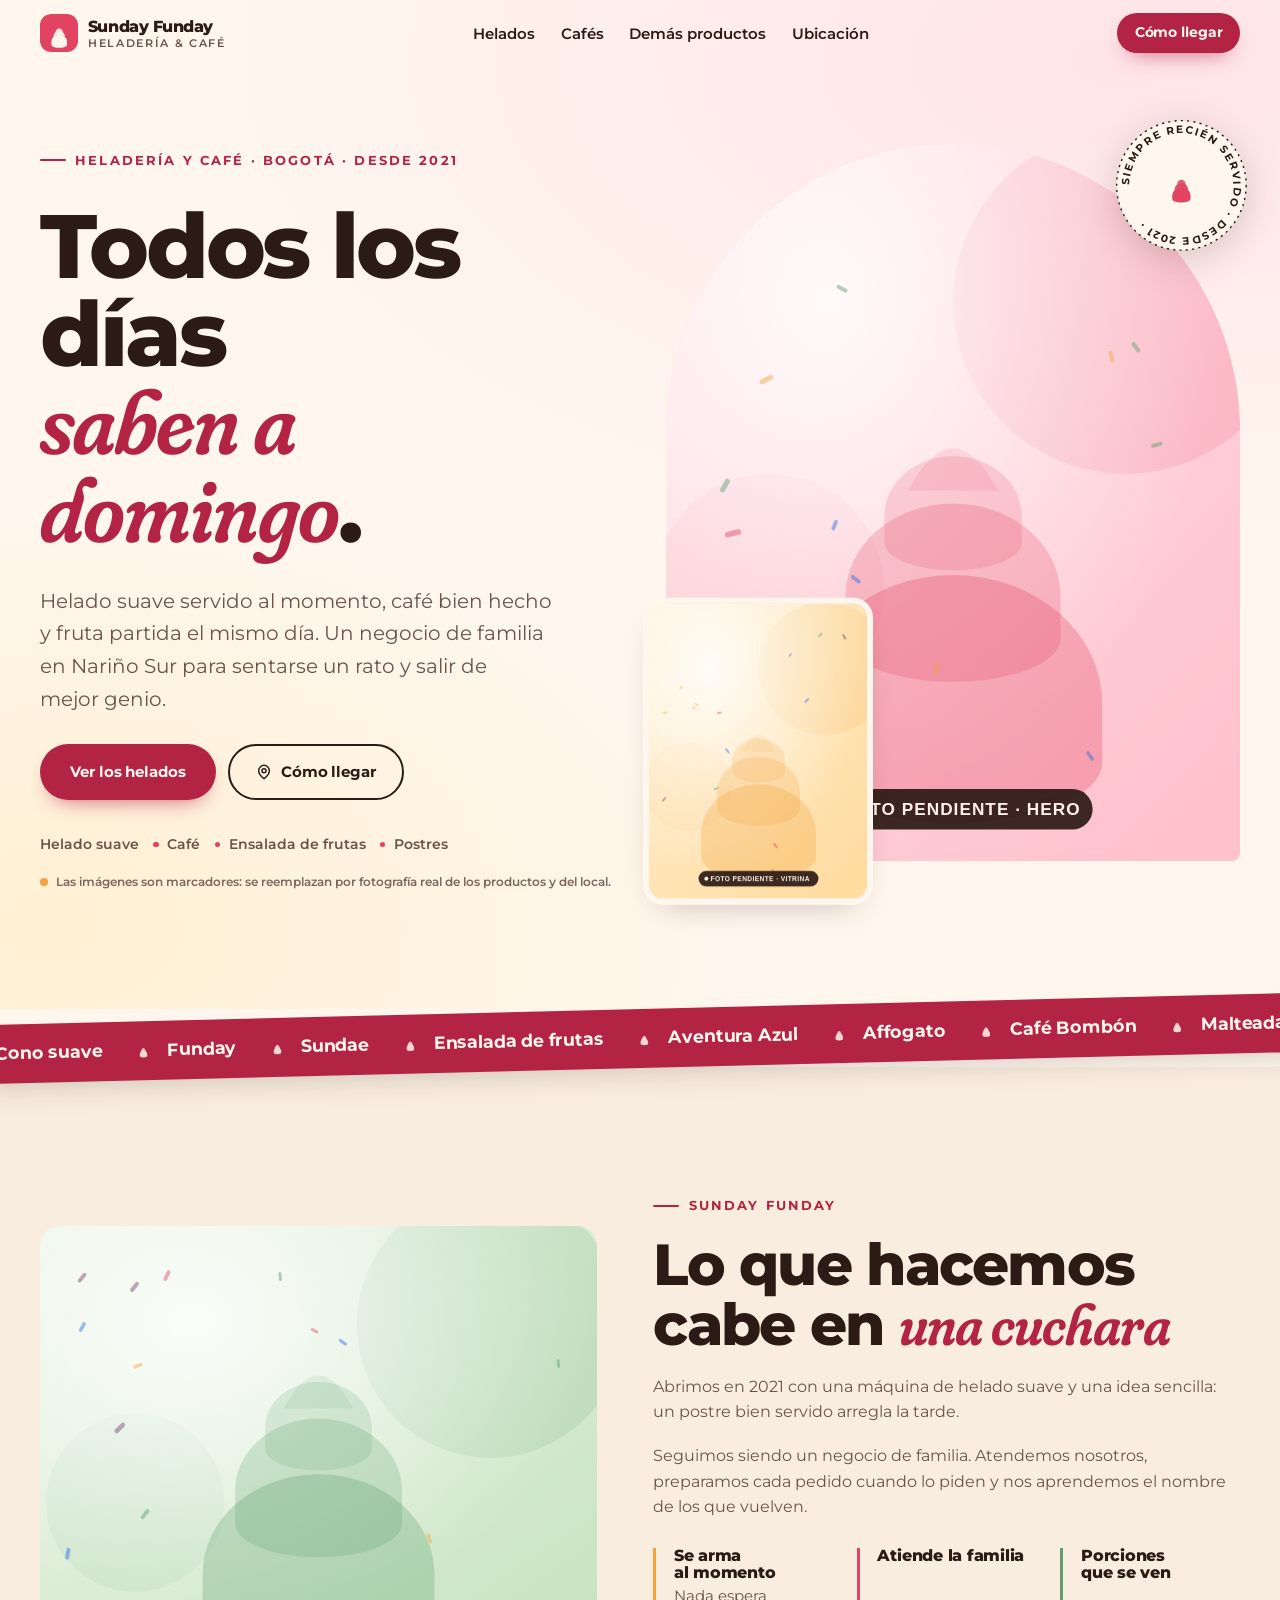
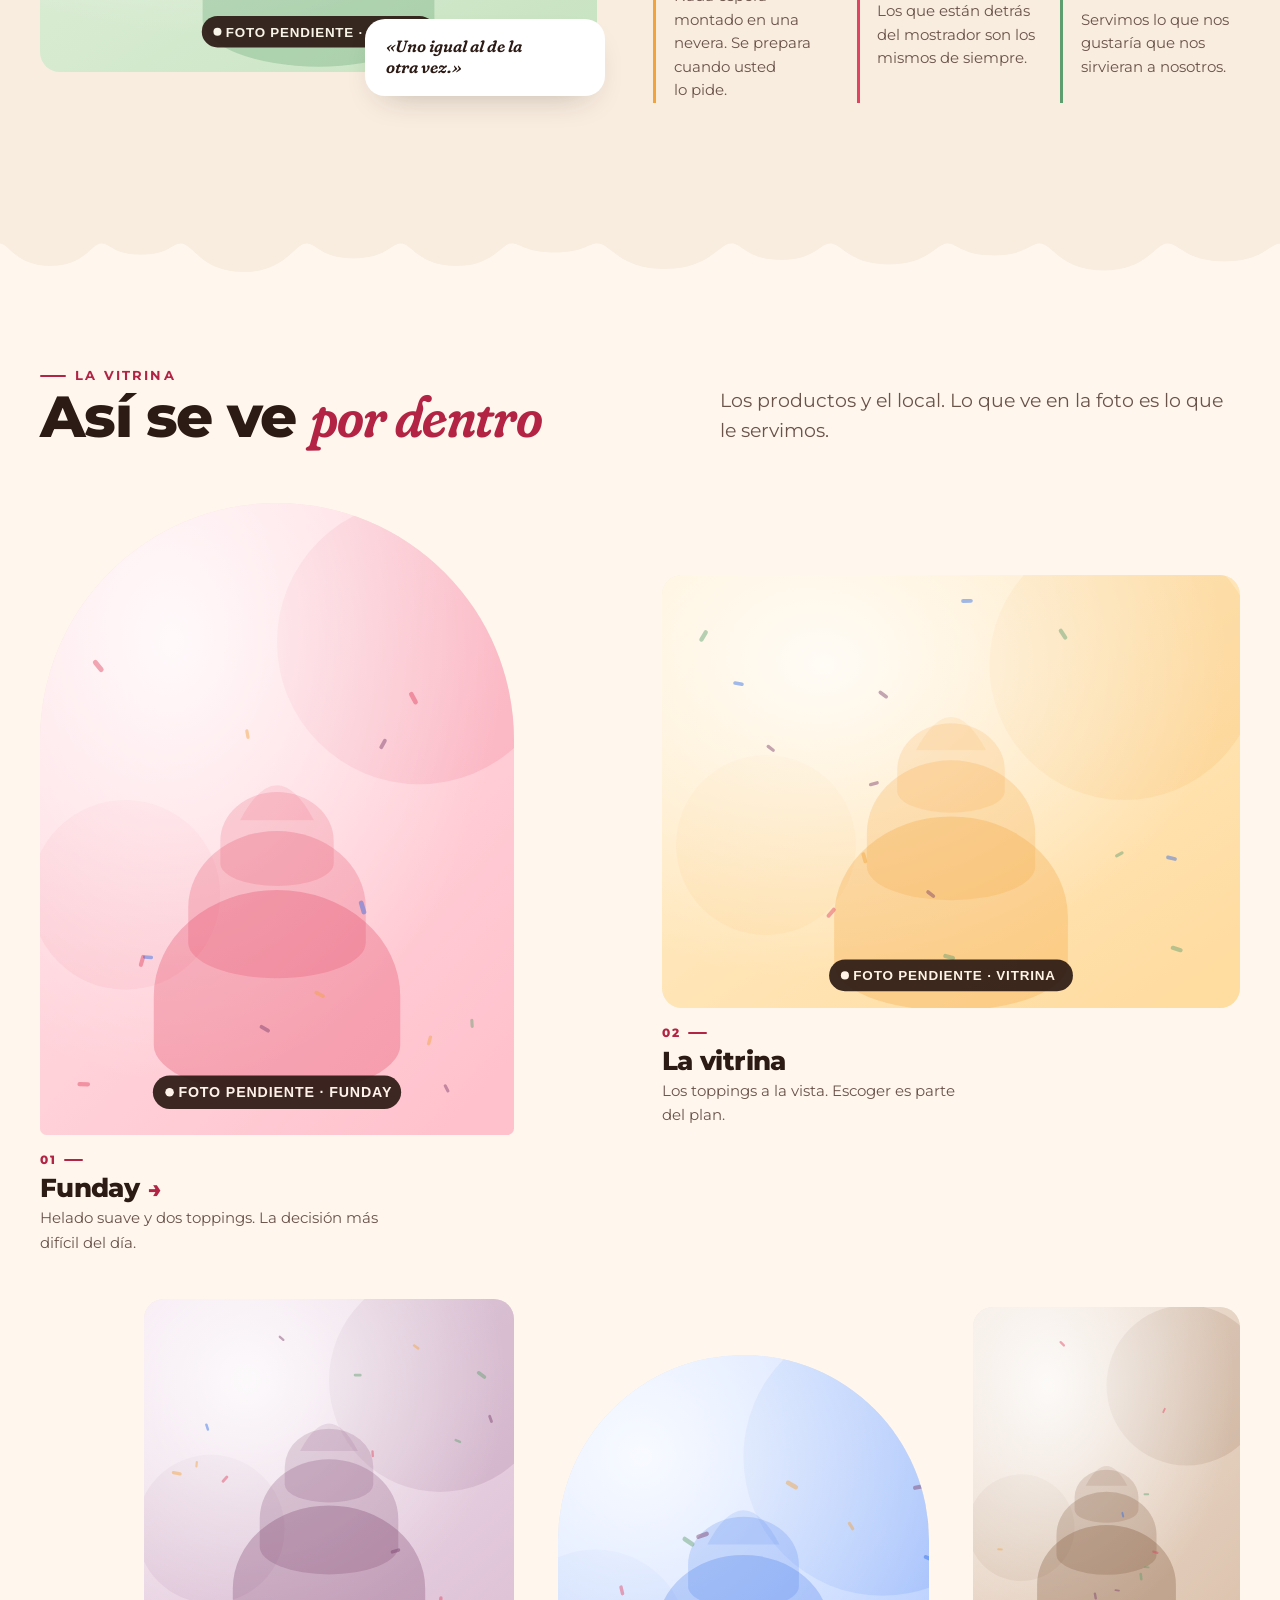
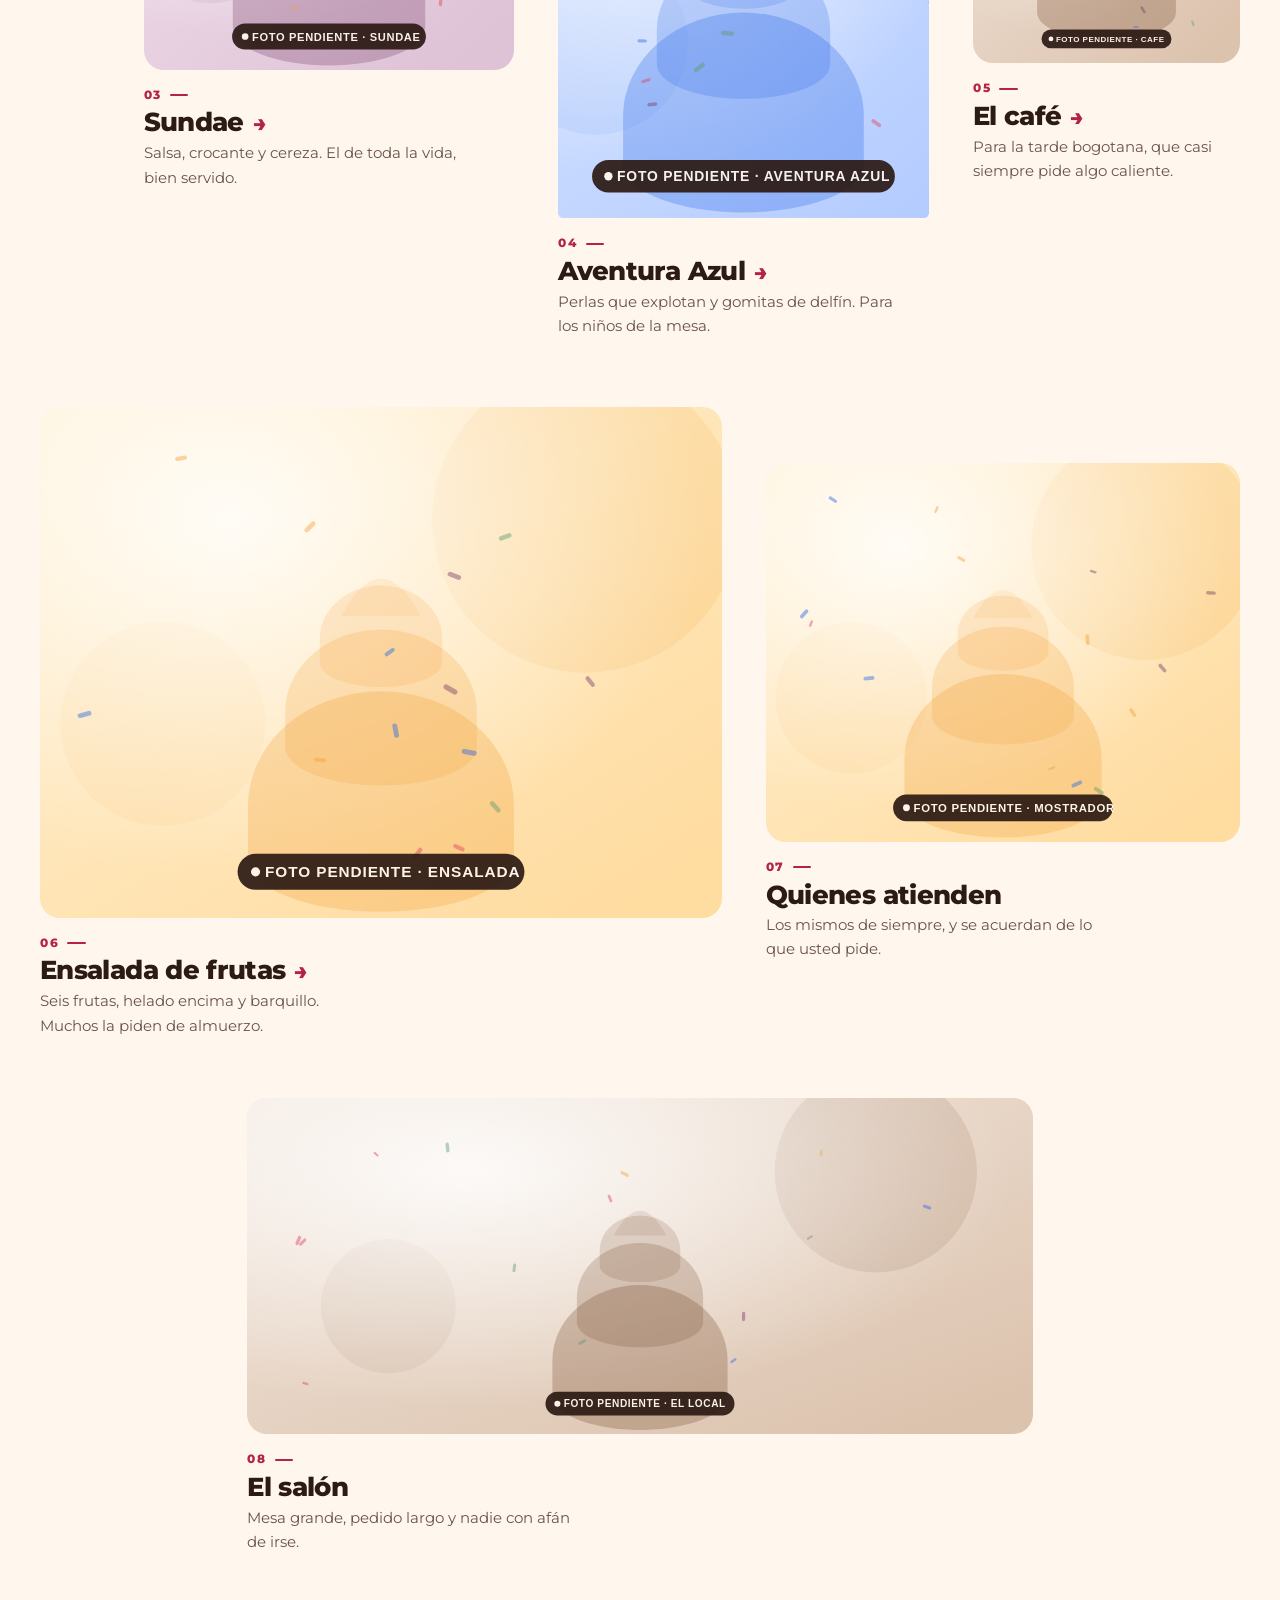
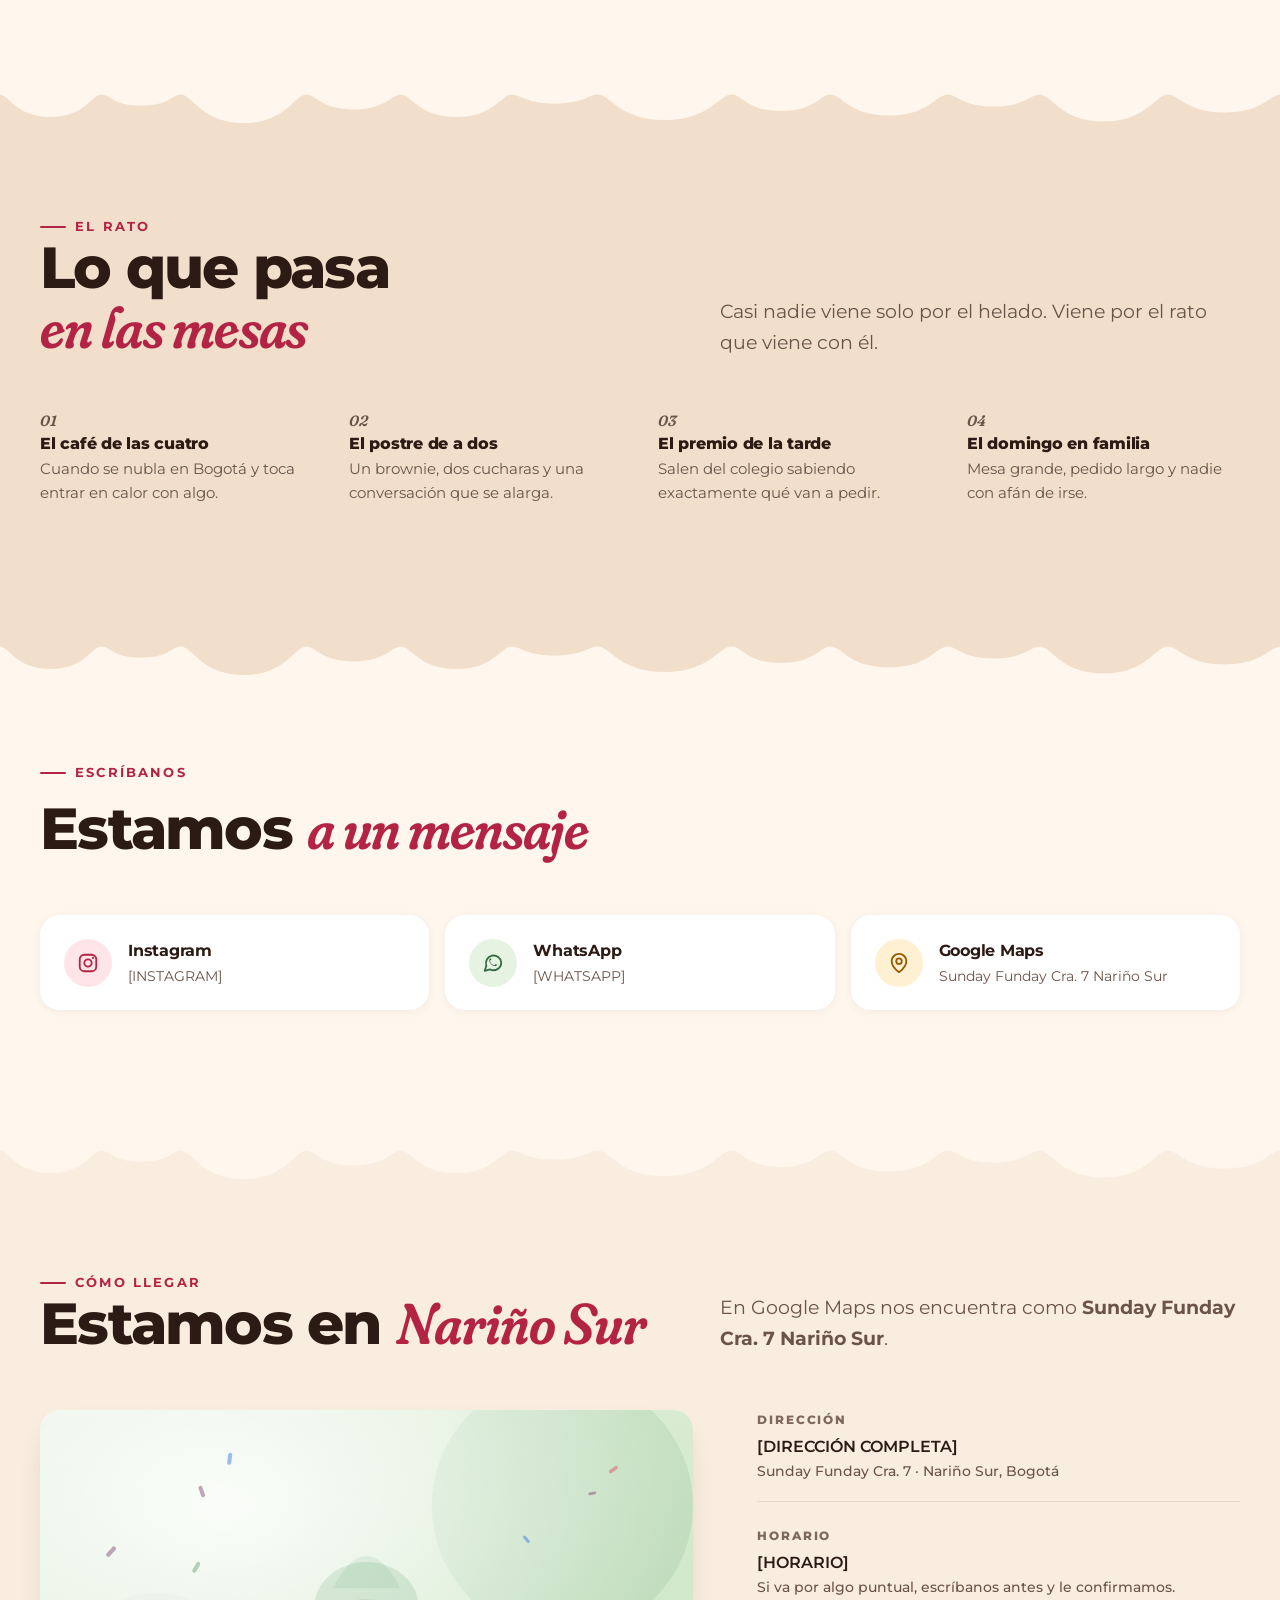
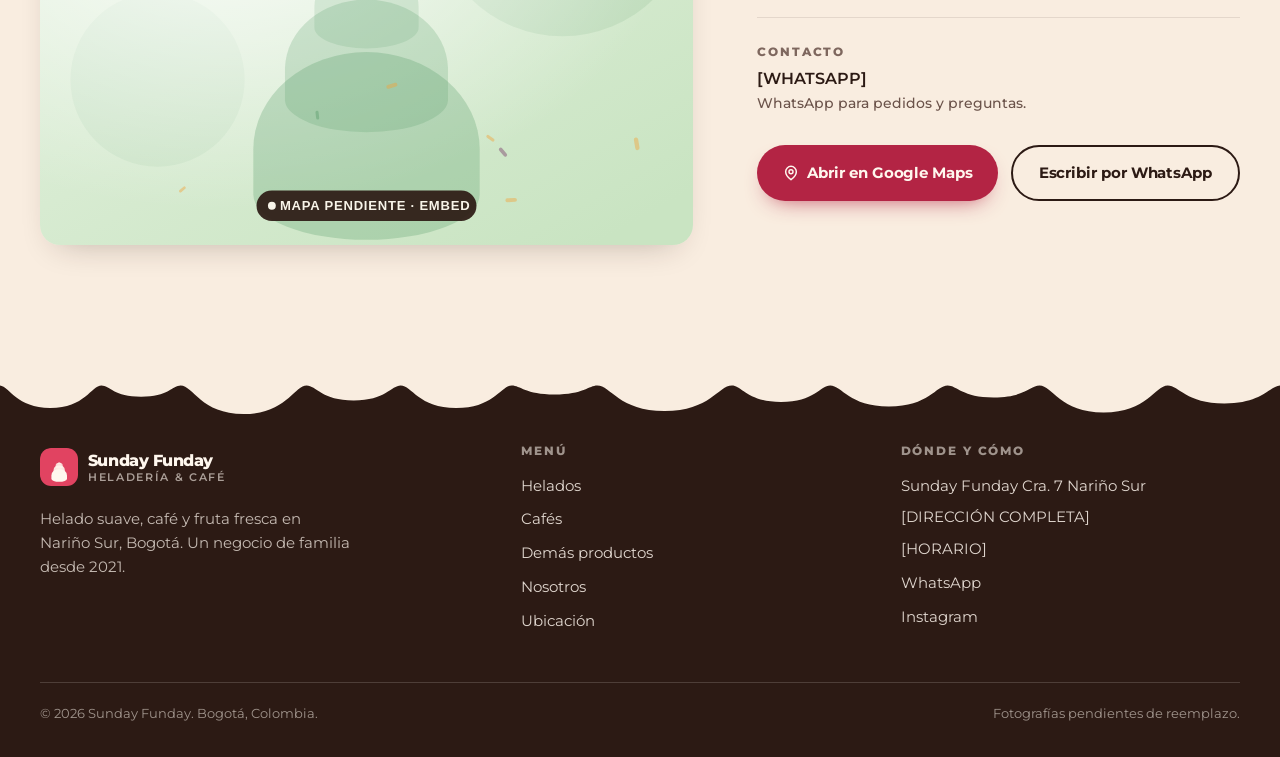
==== commit c1183fcd: "Que la web sirva igual desde el computador y desde el celular Auditoría en once anchos, de 320 px (i" ====
--- a/index.html
+++ b/index.html
@@ -205,6 +205,18 @@
   </div>
 </div>
 
+<!-- ===== ACCESOS AL MENÚ (solo en pantalla pequeña) ===== -->
+<section class="accesos" aria-labelledby="t-accesos">
+  <div class="contenedor">
+    <h2 id="t-accesos">El menú</h2>
+    <div class="accesos-lista">
+      <a class="acceso" href="helados.html">Helados <span aria-hidden="true">→</span></a>
+      <a class="acceso" href="cafes.html">Cafés <span aria-hidden="true">→</span></a>
+      <a class="acceso" href="otros-productos.html">Demás productos <span aria-hidden="true">→</span></a>
+    </div>
+  </div>
+</section>
+
 <!-- ===================== NOSOTROS ===================== -->
 <section class="seccion seccion--crema2" id="nosotros" aria-labelledby="t-nosotros">
   <div class="contenedor marca-rejilla">
--- a/styles.css
+++ b/styles.css
@@ -139,7 +139,7 @@
    ============================================================= */
 .antetitulo {
   display: inline-flex; align-items: center; gap: .6rem;
-  font-size: clamp(.7rem, .66rem + .18vw, .8rem);
+  font-size: clamp(.75rem, .72rem + .18vw, .84rem);
   font-weight: 700;
   letter-spacing: .16em;
   text-transform: uppercase;
@@ -233,14 +233,14 @@
 .grupo-botones { display: flex; flex-wrap: wrap; gap: .75rem; }
 
 /* --- 5.2 Marca / logotipo ------------------------------------------------ */
-.logo { display: inline-flex; align-items: center; gap: .6rem; }
+.logo { display: inline-flex; align-items: center; gap: .6rem; min-height: 44px; }
 .logo-marca { width: 2.4rem; height: 2.4rem; flex: none; border-radius: .7rem; }
 .logo-texto {
   display: flex; flex-direction: column; line-height: 1;
   font-weight: 800; letter-spacing: -0.03em; font-size: 1.02rem;
 }
 .logo-texto small {
-  font-size: .58rem; font-weight: 600; letter-spacing: .17em;
+  font-size: .69rem; font-weight: 600; letter-spacing: .15em;
   text-transform: uppercase; color: var(--tinta-3); margin-top: .22rem;
 }
 .cabecera--sobre-hero .logo-texto small { color: var(--tinta-2); }
@@ -357,7 +357,7 @@
 .etiqueta {
   display: inline-flex; align-items: center; gap: .4rem;
   padding: .35rem .8rem; border-radius: 999px;
-  font-size: .76rem; font-weight: 700; letter-spacing: .04em;
+  font-size: .8rem; font-weight: 700; letter-spacing: .04em;
   background: var(--fresa-suave); color: var(--fresa-ink);
 }
 .etiqueta--mango { background: var(--mango-suave); color: var(--mango-ink); }
@@ -443,6 +443,29 @@
   position: absolute; right: -2%; top: -4%;
   filter: drop-shadow(0 8px 18px rgba(44, 26, 20, .18));
 }
+
+/* --- 6.1.5 Accesos directos al menú --------------------------------------
+   En escritorio el menú ya está en la barra superior. En celular esa barra se
+   colapsa en el botón de hamburguesa, así que aquí queda a la vista. */
+.accesos { background: var(--crema); padding-block: clamp(1.75rem, 5vw, 2.25rem); }
+.accesos h2 {
+  font-size: .78rem; font-weight: 800; letter-spacing: .15em;
+  text-transform: uppercase; color: var(--tinta-3); margin-bottom: .9rem;
+}
+.accesos-lista { display: grid; gap: .6rem; }
+.acceso {
+  display: flex; align-items: center; justify-content: space-between; gap: 1rem;
+  min-height: 56px; padding: .75rem 1.25rem;
+  border-radius: 999px; background: var(--papel);
+  border: 1px solid rgba(44, 26, 20, .1);
+  font-weight: 700; font-size: 1rem; letter-spacing: -0.015em;
+  box-shadow: var(--sombra-s);
+  transition: transform .35s var(--ease-out), box-shadow .35s var(--ease-out);
+}
+.acceso:hover { transform: translateY(-2px); box-shadow: var(--sombra-m); }
+.acceso span { color: var(--fresa-ink); }
+@media (min-width: 540px) { .accesos-lista { grid-template-columns: repeat(3, 1fr); } }
+@media (min-width: 960px) { .accesos { display: none; } }
 
 /* --- 6.2 Cinta de sabores (marquesina) ------------------------------------ */
 .cinta {
@@ -643,7 +666,7 @@
 .dato { display: grid; gap: .3rem; padding-bottom: 1.25rem; border-bottom: 1px solid rgba(44, 26, 20, .1); }
 .dato:last-of-type { border-bottom: 0; padding-bottom: 0; }
 .dato dt {
-  font-size: .74rem; font-weight: 800; letter-spacing: .15em;
+  font-size: .78rem; font-weight: 800; letter-spacing: .15em;
   text-transform: uppercase; color: var(--tinta-3);
 }
 .dato dd { font-size: 1.02rem; font-weight: 600; line-height: 1.45; }
@@ -683,7 +706,7 @@
 .pie .logo-texto small { color: rgba(255, 247, 238, .6); }
 .pie-lema { margin-top: .9rem; font-size: .93rem; color: rgba(255, 247, 238, .72); max-width: 32ch; }
 .pie-columna h2 {
-  font-size: .74rem; font-weight: 800; letter-spacing: .15em;
+  font-size: .78rem; font-weight: 800; letter-spacing: .15em;
   text-transform: uppercase; color: rgba(255, 247, 238, .55); margin-bottom: .9rem;
 }
 .pie-columna li + li { margin-top: .5rem; }
@@ -726,9 +749,10 @@
 }
 .carta-nav ul::-webkit-scrollbar { display: none; }
 .carta-nav a {
-  flex: none; display: block;
-  padding: .5rem 1rem; border-radius: 999px;
-  font-size: .84rem; font-weight: 700; white-space: nowrap;
+  flex: none; display: flex; align-items: center;
+  min-height: 44px;
+  padding: .5rem 1.1rem; border-radius: 999px;
+  font-size: .88rem; font-weight: 700; white-space: nowrap;
   border: 1.5px solid rgba(44, 26, 20, .16); color: var(--tinta-2);
   transition: background-color .3s var(--ease-out), color .3s var(--ease-out), border-color .3s var(--ease-out);
 }
@@ -873,8 +897,24 @@
   /* Hueco para que la barra flotante no tape el cierre del pie */
   .pie { padding-bottom: 6rem; }
   .ensalada-detalle { left: 2%; }
+  /* Objetivos táctiles cómodos en los enlaces del pie */
+  .pie-columna a { display: flex; align-items: center; min-height: 44px; }
+  .pie-columna li + li { margin-top: 0; }
+}
+
+@media (max-width: 599px) {
   .pieza .figura { aspect-ratio: 4 / 3; }
   .pieza--1 .figura, .pieza--4 .figura { aspect-ratio: 3 / 4; }
+}
+
+/* Tablet y móvil apaisado: dos columnas, con el salón a lo ancho.
+   Antes era una sola columna hasta 960 px y la tablet acababa con más
+   scroll que el celular. */
+@media (min-width: 600px) and (max-width: 959px) {
+  .mosaico { grid-template-columns: repeat(2, minmax(0, 1fr)); align-items: start; }
+  .pieza .figura { aspect-ratio: 4 / 3; }
+  .pieza--8 { grid-column: 1 / -1; }
+  .pieza--8 .figura { aspect-ratio: 21 / 9; }
 }
 
 @media (min-width: 1280px) {
